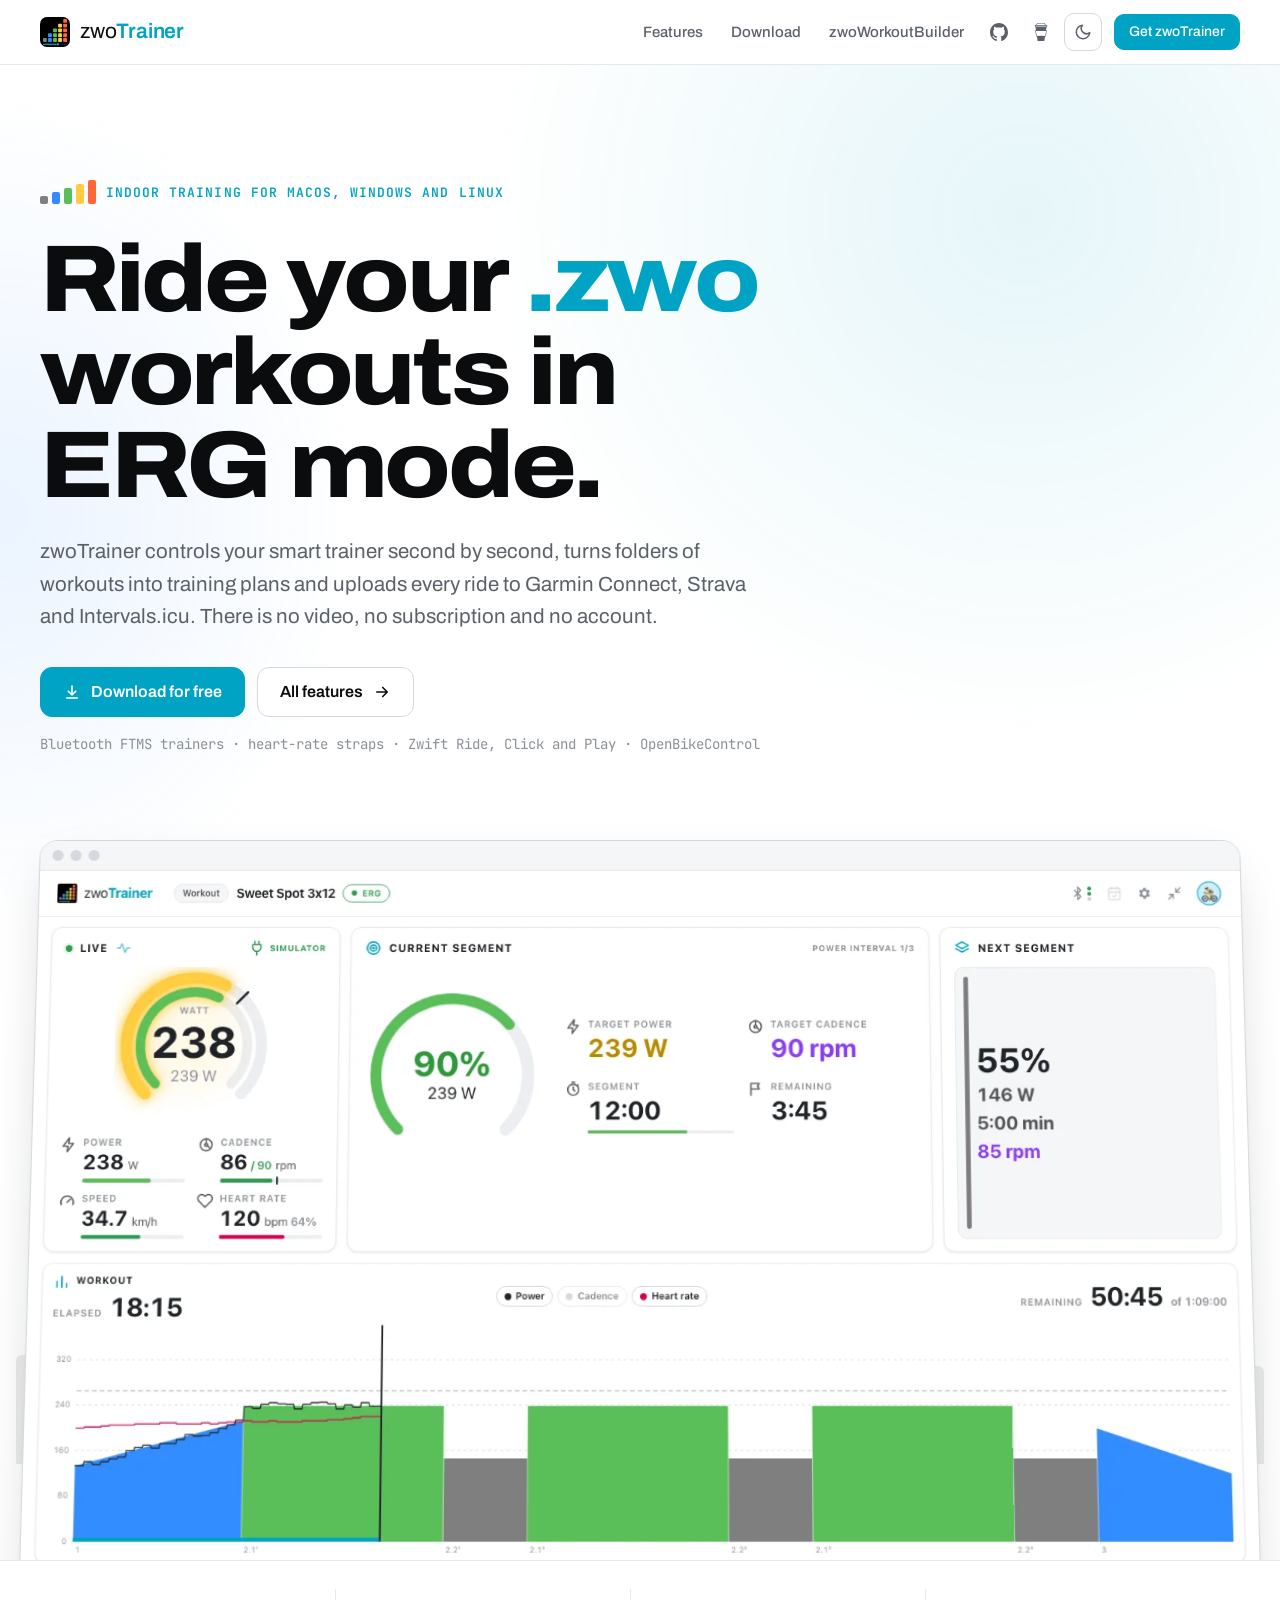
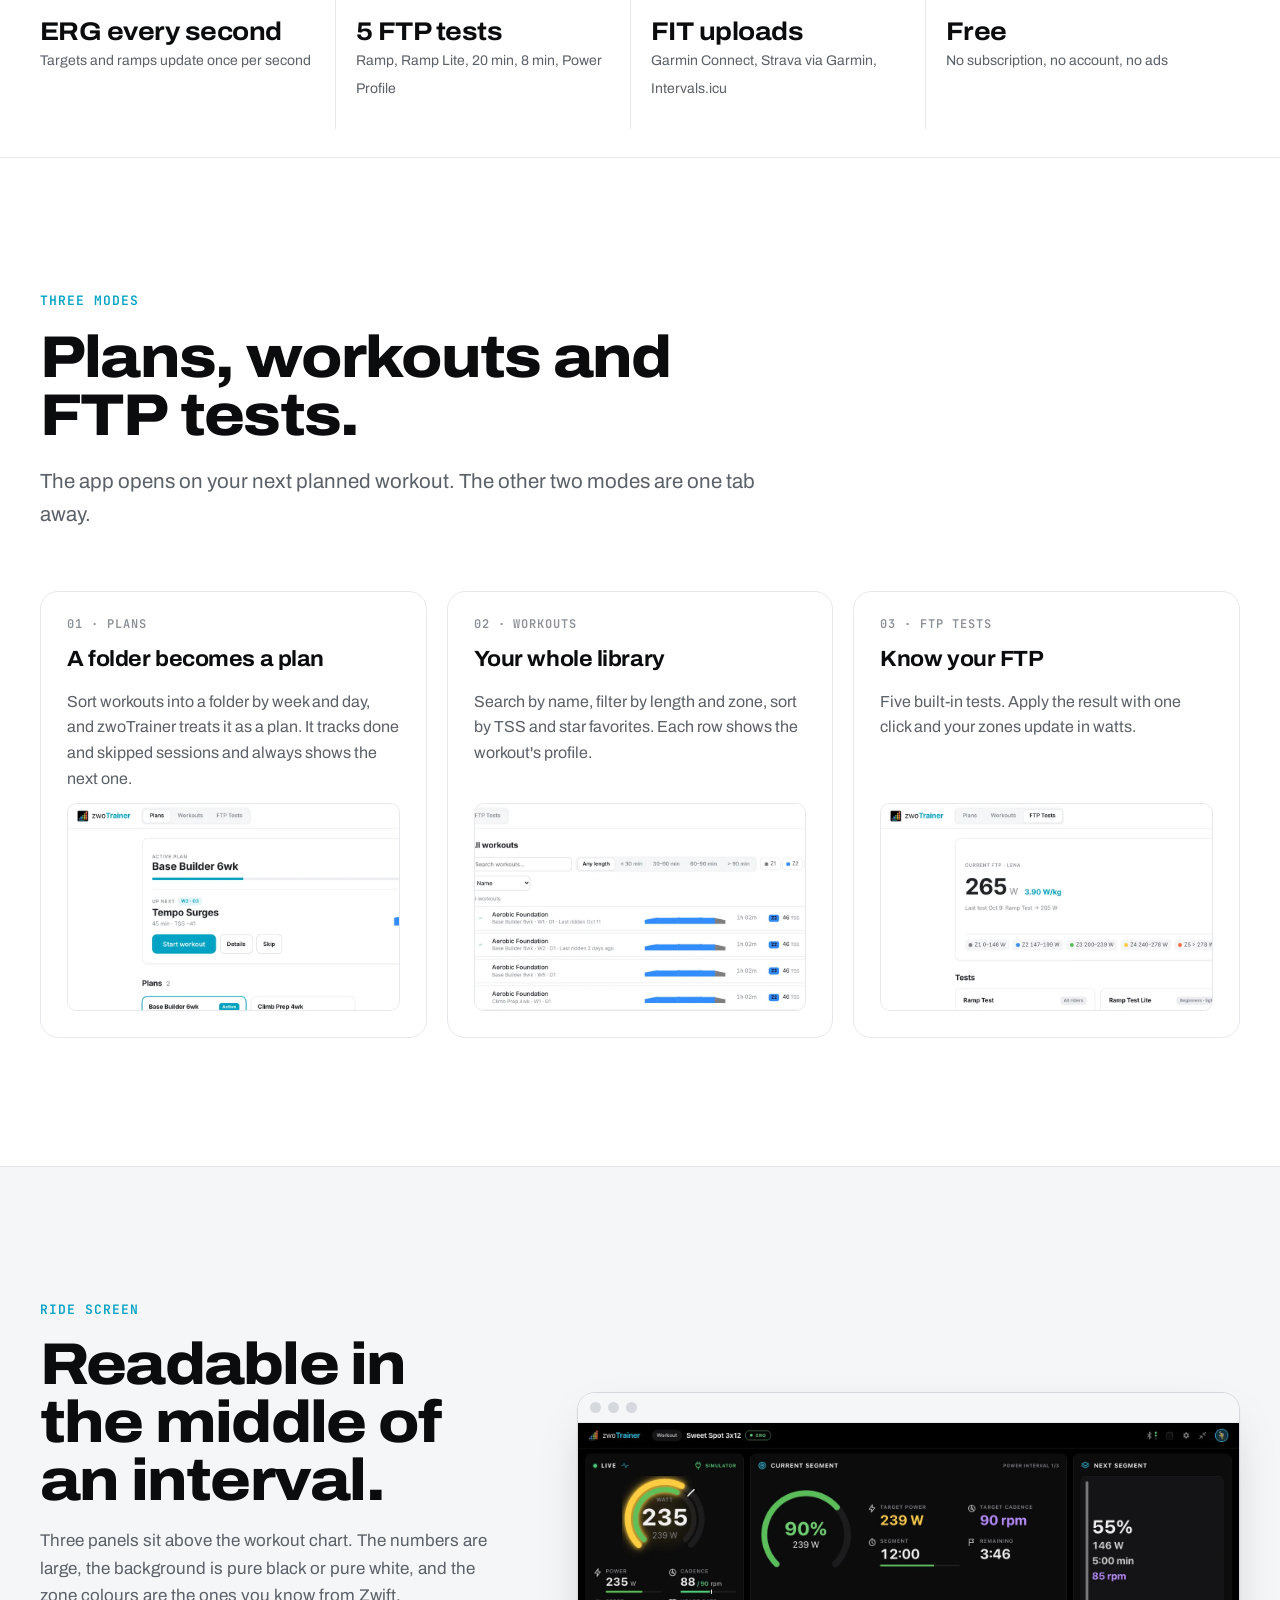
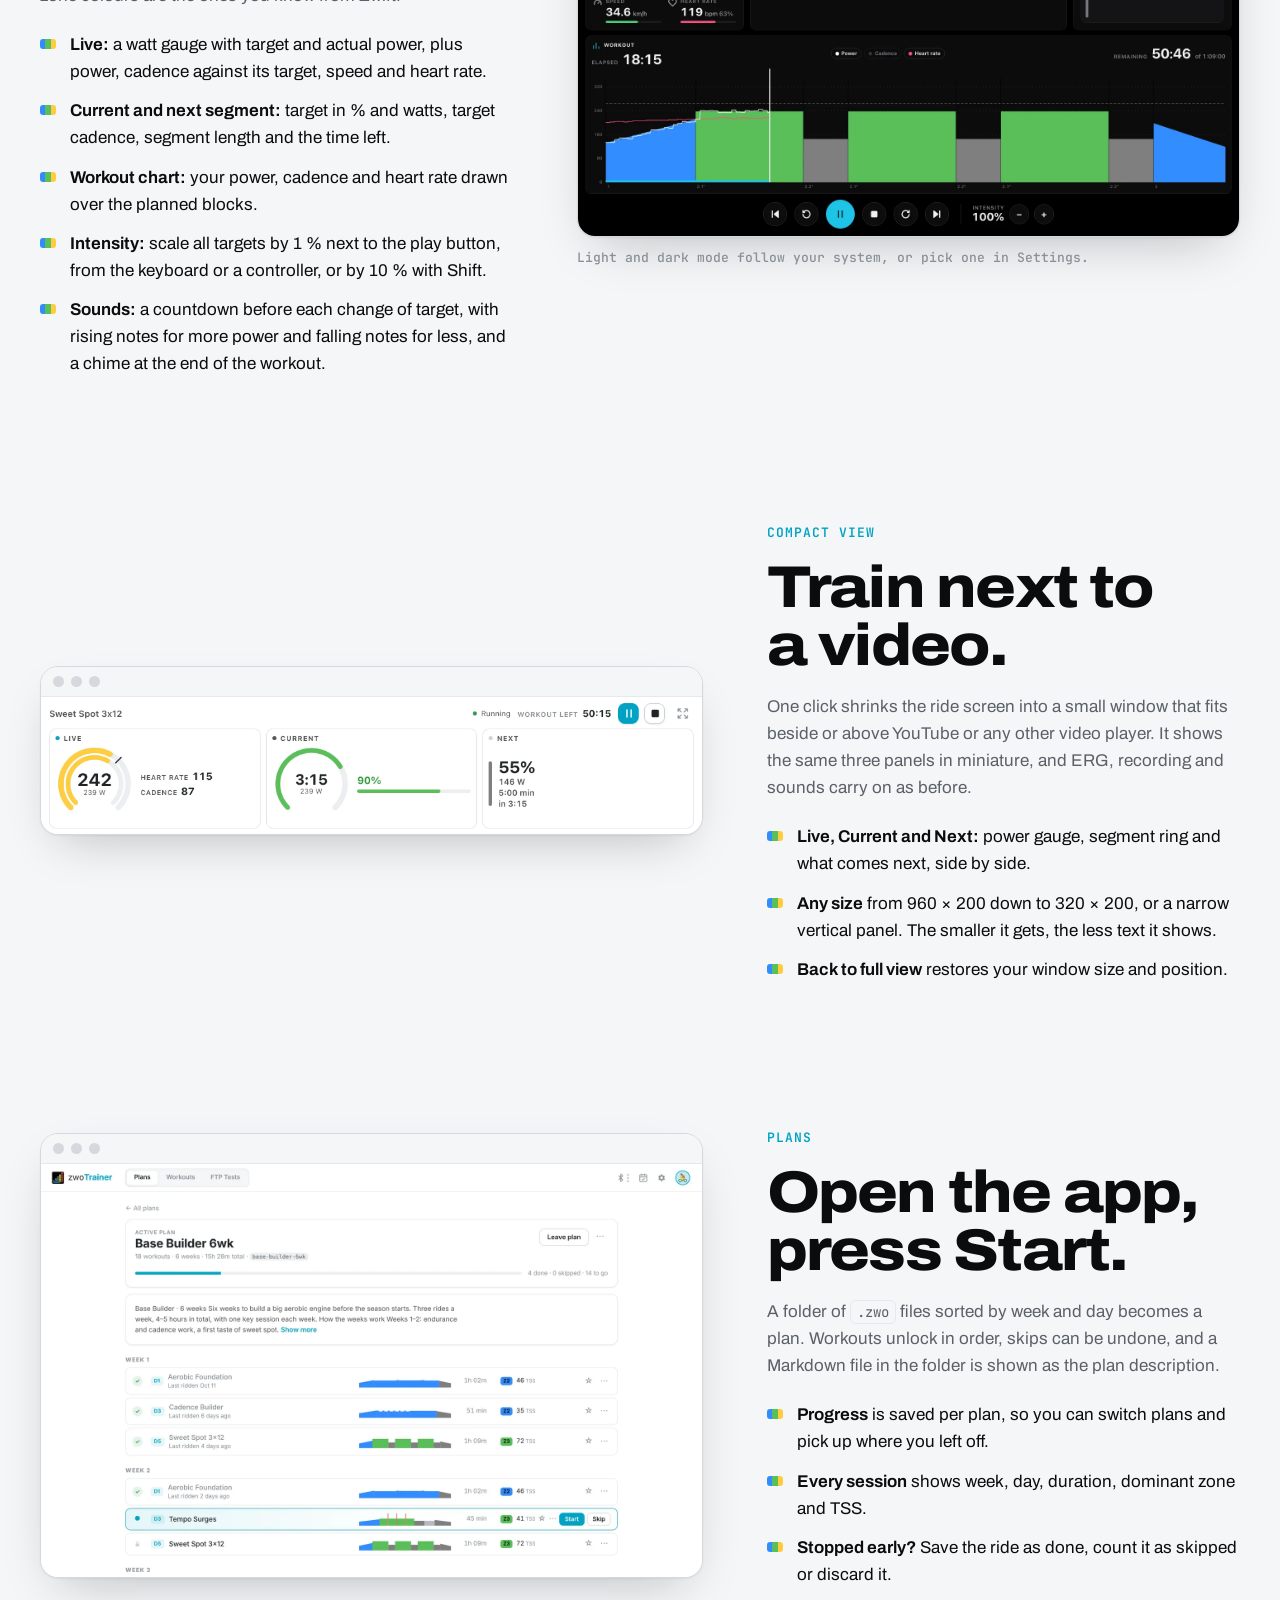
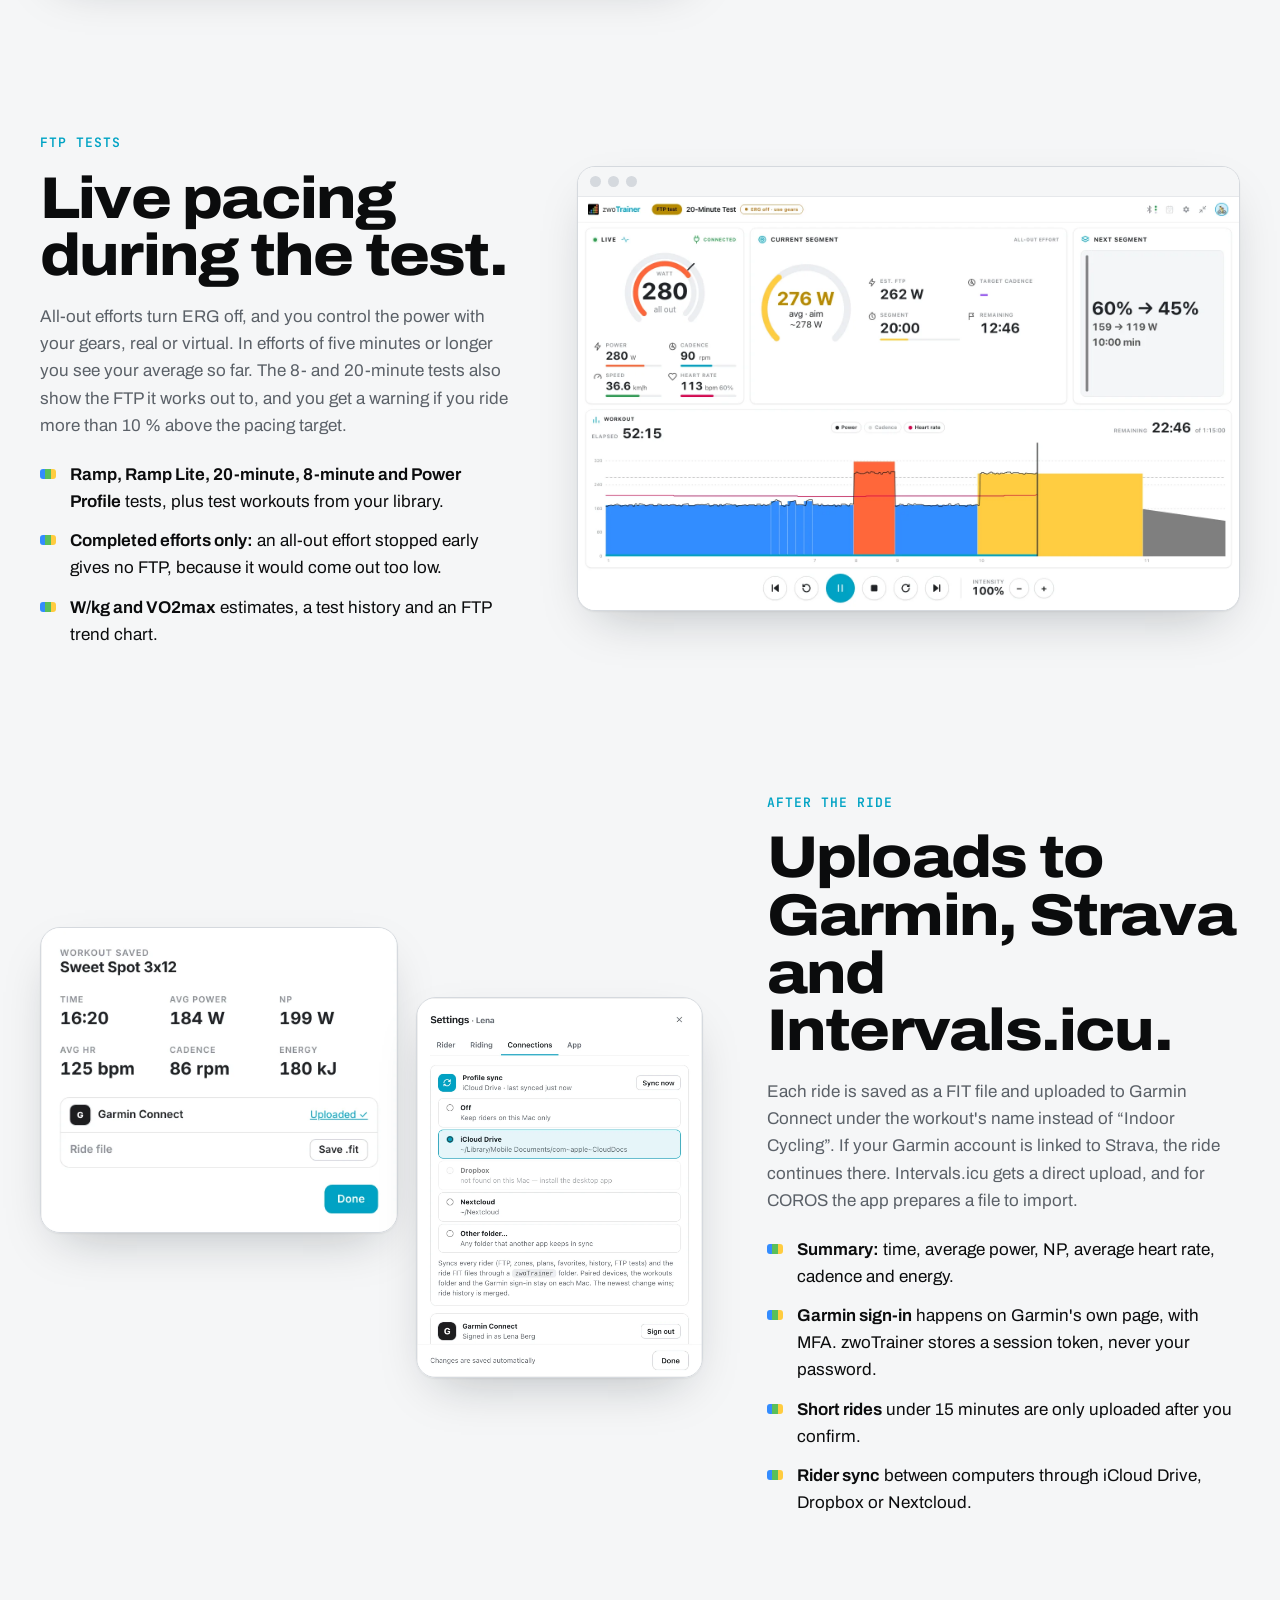
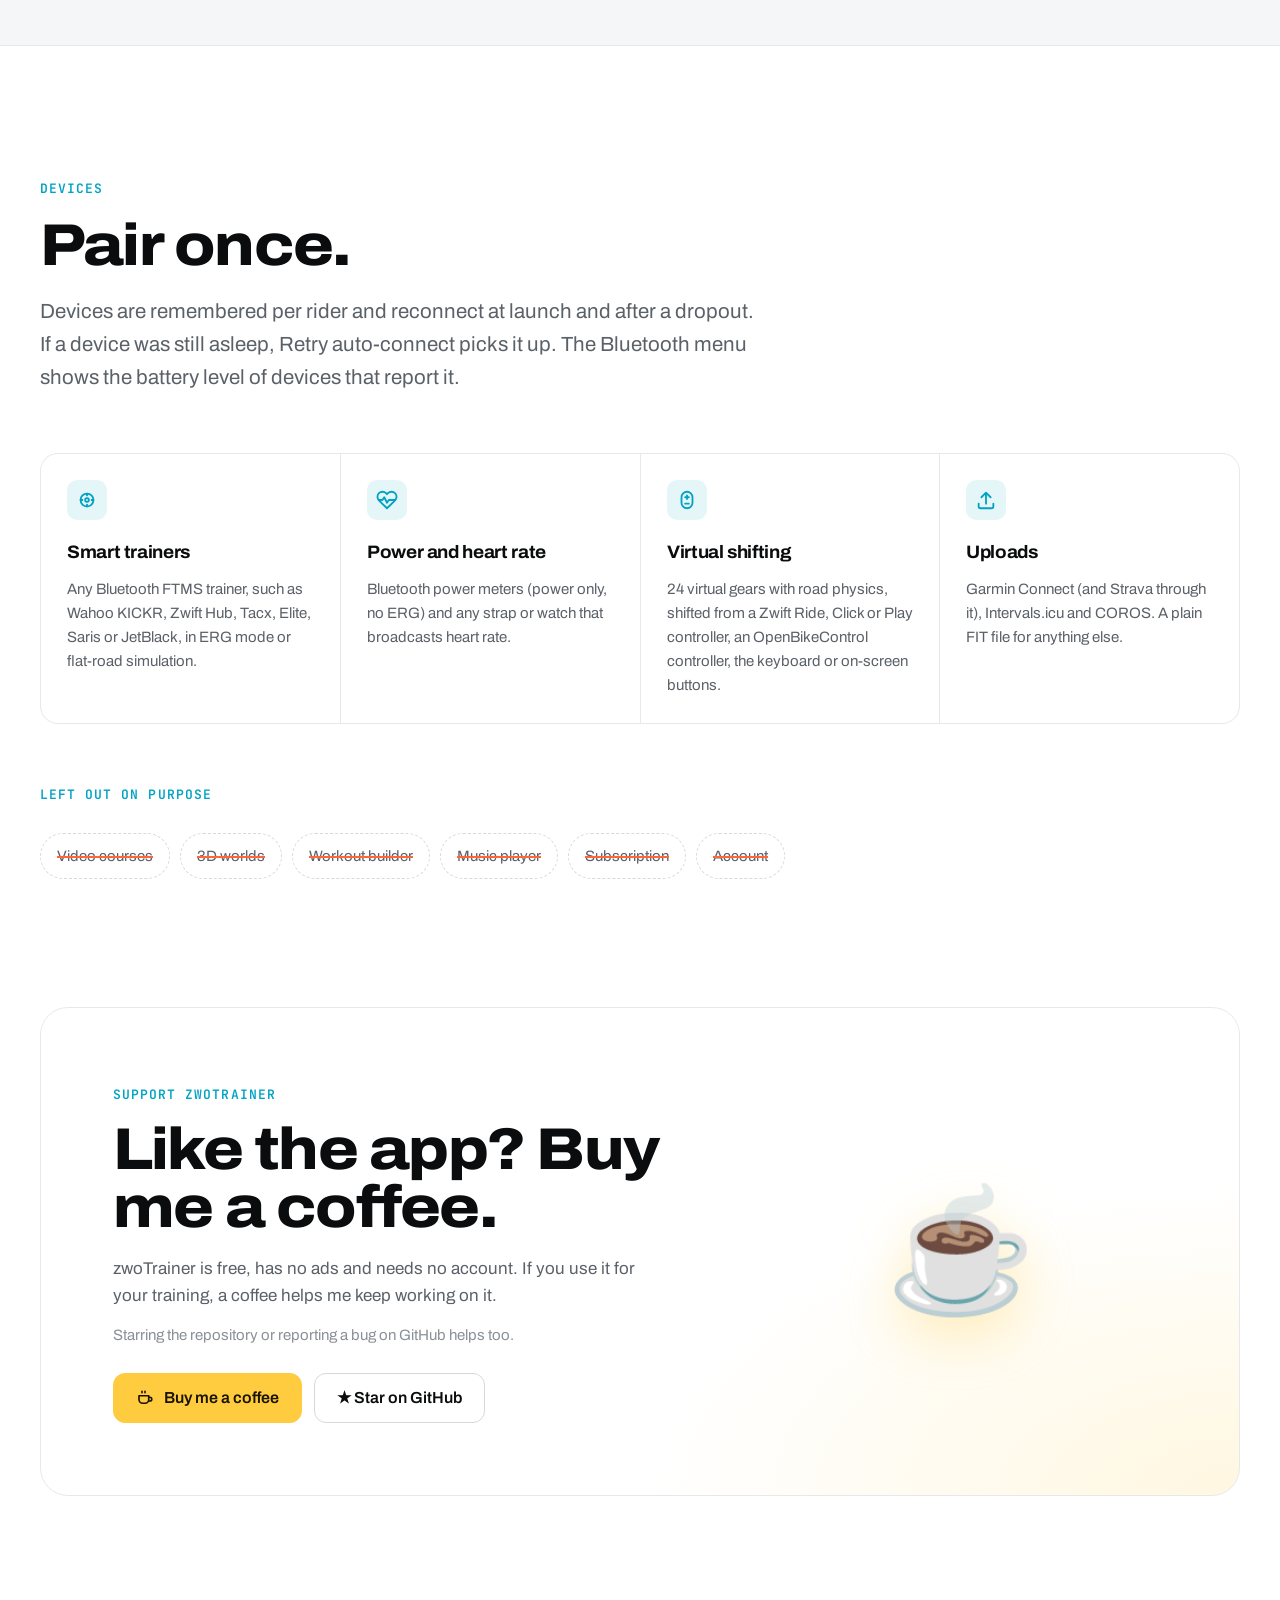
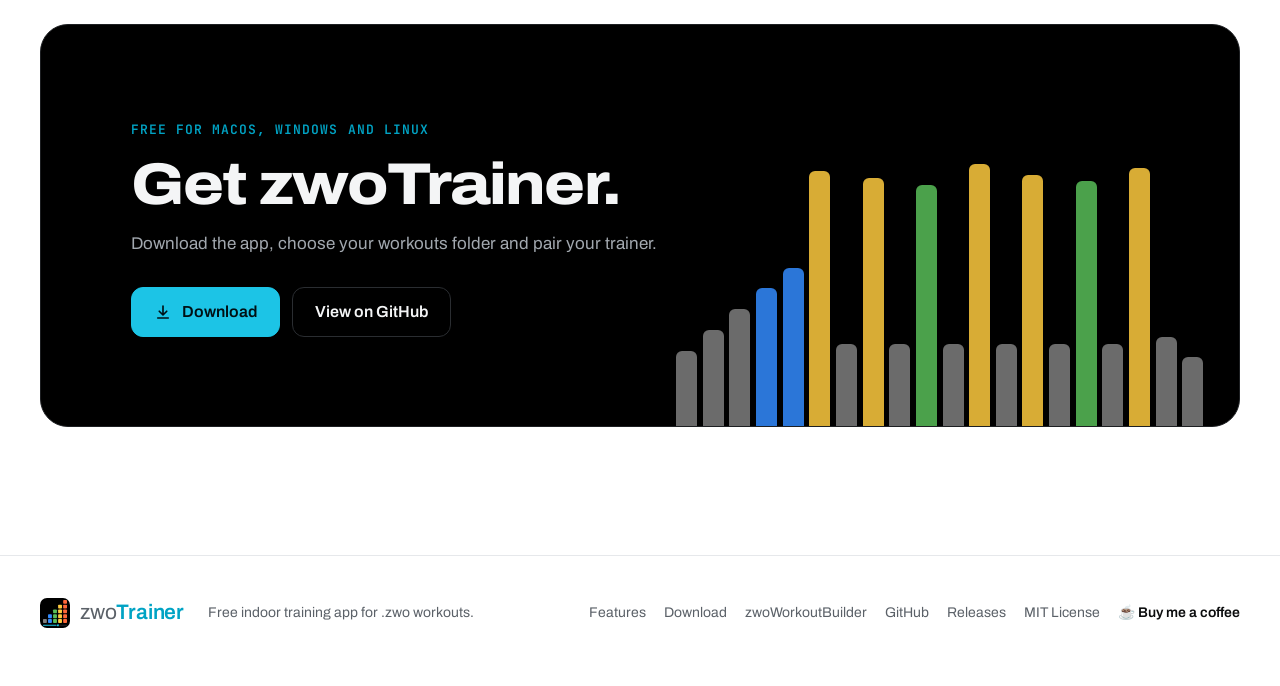
==== site/index.html @ 1d12ff1c "Align the website with 1.7: short-ride uploads, Retry auto-connect, keyboard shortcuts setting, Sett" ====
<!doctype html>
<html lang="en"><head><meta charset="utf-8"><meta name="viewport" content="width=device-width, initial-scale=1, viewport-fit=cover"><meta name="claude:viewport-fit-sides" content="cover"><title>zwoTrainer</title><meta name="description" content="zwoTrainer controls your smart trainer in ERG mode for Zwift .zwo workouts, turns workout folders into training plans and uploads rides to Garmin Connect, Strava and Intervals.icu."><link rel="icon" href="icon.svg" type="image/svg+xml"><link rel="preconnect" href="https://fonts.googleapis.com"><link rel="preconnect" href="https://fonts.gstatic.com" crossorigin><link href="https://fonts.googleapis.com/css2?family=Archivo:wdth,wght@62..125,300..900&family=JetBrains+Mono:wght@400;500;600&display=swap" rel="stylesheet"><link rel="stylesheet" href="site.css"><script src="site.js"></script></head>
<body>
<header class="nav"><div class="wrap">
  <a class="brand" href="./"><img src="icon.svg" alt=""><span>zwo<b>Trainer</b></span></a>
  <nav class="nav-links"><a href="features.html">Features</a><a href="download.html">Download</a><a class="sibling" href="https://steffenr.github.io/zwo-workout-builder/" target="_blank" rel="noopener noreferrer" title="zwoWorkoutBuilder – build Zwift plans and workouts in your browser" aria-label="zwoWorkoutBuilder (opens in a new tab)">zwoWorkoutBuilder</a>
    <a class="ico gh" href="https://github.com/steffenr/zwo-trainer" target="_blank" rel="noopener noreferrer" title="Source code on GitHub" aria-label="Source code on GitHub (opens in a new tab)"><svg viewBox="0 0 20 20" aria-hidden="true"><path fill="currentColor" fill-rule="evenodd" transform="translate(-84 -7399)" d="M94,7399 C99.523,7399 104,7403.59 104,7409.253 C104,7413.782 101.138,7417.624 97.167,7418.981 C96.66,7419.082 96.48,7418.762 96.48,7418.489 C96.48,7418.151 96.492,7417.047 96.492,7415.675 C96.492,7414.719 96.172,7414.095 95.813,7413.777 C98.04,7413.523 100.38,7412.656 100.38,7408.718 C100.38,7407.598 99.992,7406.684 99.35,7405.966 C99.454,7405.707 99.797,7404.664 99.252,7403.252 C99.252,7403.252 98.414,7402.977 96.505,7404.303 C95.706,7404.076 94.85,7403.962 94,7403.958 C93.15,7403.962 92.295,7404.076 91.497,7404.303 C89.586,7402.977 88.746,7403.252 88.746,7403.252 C88.203,7404.664 88.546,7405.707 88.649,7405.966 C88.01,7406.684 87.619,7407.598 87.619,7408.718 C87.619,7412.646 89.954,7413.526 92.175,7413.785 C91.889,7414.041 91.63,7414.493 91.54,7415.156 C90.97,7415.418 89.522,7415.871 88.63,7414.304 C88.63,7414.304 88.101,7413.319 87.097,7413.247 C87.097,7413.247 86.122,7413.234 87.029,7413.87 C87.029,7413.87 87.684,7414.185 88.139,7415.37 C88.139,7415.37 88.726,7417.2 91.508,7416.58 C91.513,7417.437 91.522,7418.245 91.522,7418.489 C91.522,7418.76 91.338,7419.077 90.839,7418.982 C86.865,7417.627 84,7413.783 84,7409.253 C84,7403.59 88.478,7399 94,7399"/></svg></a>
    <a class="ico" href="https://buymeacoffee.com/steffenr" target="_blank" rel="noopener noreferrer" title="Buy me a coffee" aria-label="Buy me a coffee (opens in a new tab)"><svg viewBox="0 0 32 32" aria-hidden="true"><path fill="currentColor" d="M9.197 0l-1.619 3.735h-2.407v3.359h0.921l0.943 5.975h-1.473l1.948 10.973 1.249-0.015 1.256 7.973h11.891l0.083-0.531 1.172-7.443 1.188 0.015 1.943-10.973h-1.407l0.937-5.975h1.011v-3.359h-2.557l-1.625-3.735zM9.901 1.073h12.057l1.025 2.375h-14.115zM6.235 4.803h19.525v1.228h-19.525zM6.839 14.136h18.183l-1.568 8.823-7.536-0.079-7.511 0.079z"/></svg></a>
    <button class="theme-btn" type="button" aria-label="Toggle theme"></button>
    <a class="btn primary sm" href="download.html">Get zwoTrainer</a></nav>
</div></header>
<main>
<section class="hero">
  <div class="wrap">
    <span class="eyebrow"><span class="zones" aria-hidden="true"><i></i><i></i><i></i><i></i><i></i></span> Indoor training for macOS, Windows and Linux</span>
    <h1 class="display">Ride your <span class="hl">.zwo</span> workouts in ERG&nbsp;mode.</h1>
    <p class="lead">zwoTrainer controls your smart trainer second by second, turns folders of workouts into training plans and uploads every ride to Garmin Connect, Strava and Intervals.icu. There is no video, no subscription and no account.</p>
    <div class="cta">
      <a class="btn primary" href="download.html"><svg viewBox="0 0 24 24" fill="none" stroke="currentColor" stroke-width="2.2" stroke-linecap="round" stroke-linejoin="round"><path d="M12 4v12M7 11l5 5 5-5M5 20h14"/></svg> Download for free</a>
      <a class="btn" href="features.html">All features <svg viewBox="0 0 24 24" fill="none" stroke="currentColor" stroke-width="2.2" stroke-linecap="round" stroke-linejoin="round"><path d="M5 12h14M13 6l6 6-6 6"/></svg></a>
    </div>
    <p class="note">Bluetooth FTMS trainers · heart-rate straps · Zwift Ride, Click and Play · OpenBikeControl</p>
    <div class="hero-shot">
      <div class="steps-bg" data-bars="20,24,28,32,36,40,44,48,52,56,68,68,68,68,30,30,68,68,68,68,30,30,68,68,68,68,30,26,22,18" aria-hidden="true"></div>
      <div class="frame"><div class="bar"><i></i><i></i><i></i></div><img class="sd" src="img/ride-dark.webp" alt="zwoTrainer ride screen during a sweet-spot interval: live power, cadence, speed and heart rate, current and next segment, and the workout chart" width="1600" height="1000"><img class="sl" src="img/ride-light.webp" alt="zwoTrainer ride screen during a sweet-spot interval: live power, cadence, speed and heart rate, current and next segment, and the workout chart" width="1600" height="1000"></div>
    </div>
  </div>
</section>

<section class="strip"><div class="wrap">
  <div><b>ERG every second</b><span>Targets and ramps update once per second</span></div>
  <div><b>5 FTP tests</b><span>Ramp, Ramp Lite, 20 min, 8 min, Power Profile</span></div>
  <div><b>FIT uploads</b><span>Garmin Connect, Strava via Garmin, Intervals.icu</span></div>
  <div><b>Free</b><span>No subscription, no account, no ads</span></div>
</div></section>

<section class="block">
  <div class="wrap">
    <div class="head rv">
      <span class="eyebrow">Three modes</span>
      <h2 class="display">Plans, workouts and FTP&nbsp;tests.</h2>
      <p class="lead">The app opens on your next planned workout. The other two modes are one tab away.</p>
    </div>
    <div class="trio">
      <a class="tile rv" href="features.html#plans"><span class="k">01 · Plans</span><h3>A folder becomes a plan</h3><p>Sort workouts into a folder by week and day, and zwoTrainer treats it as a plan. It tracks done and skipped sessions and always shows the next one.</p><div class="thumb"><img class="sd" src="img/home-dark.webp" alt="Home screen with the active plan and the next workout" width="1600" height="1000" loading="lazy"><img class="sl" src="img/home-light.webp" alt="Home screen with the active plan and the next workout" width="1600" height="1000" loading="lazy"></div></a>
      <a class="tile rv" href="features.html#library"><span class="k">02 · Workouts</span><h3>Your whole library</h3><p>Search by name, filter by length and zone, sort by TSS and star favorites. Each row shows the workout's profile.</p><div class="thumb mid"><img class="sd" src="img/workouts-dark.webp" alt="Workout library with filters by length and intensity zone" width="1600" height="1000" loading="lazy"><img class="sl" src="img/workouts-light.webp" alt="Workout library with filters by length and intensity zone" width="1600" height="1000" loading="lazy"></div></a>
      <a class="tile rv" href="features.html#ftp"><span class="k">03 · FTP tests</span><h3>Know your FTP</h3><p>Five built-in tests. Apply the result with one click and your zones update in watts.</p><div class="thumb"><img class="sd" src="img/tests-dark.webp" alt="FTP tests page with the FTP history and test cards" width="1600" height="1000" loading="lazy"><img class="sl" src="img/tests-light.webp" alt="FTP tests page with the FTP history and test cards" width="1600" height="1000" loading="lazy"></div></a>
    </div>
  </div>
</section>

<section class="block alt">
  <div class="wrap">
    <div class="feature">
      <div class="copy rv">
        <span class="eyebrow">Ride screen</span>
        <h2 class="display">Readable in the middle of an&nbsp;interval.</h2>
        <p>Three panels sit above the workout chart. The numbers are large, the background is pure black or pure white, and the zone colours are the ones you know from Zwift.</p>
        <ul class="ticks">
          <li><b>Live:</b> a watt gauge with target and actual power, plus power, cadence against its target, speed and heart rate.</li>
          <li><b>Current and next segment:</b> target in % and watts, target cadence, segment length and the time left.</li>
          <li><b>Workout chart:</b> your power, cadence and heart rate drawn over the planned blocks.</li>
          <li><b>Intensity:</b> scale all targets by 1 % next to the play button, from the keyboard or a controller, or by 10 % with Shift.</li>
          <li><b>Sounds:</b> a countdown before each change of target, with rising notes for more power and falling notes for less, and a chime at the end of the workout.</li>
        </ul>
      </div>
      <div class="rv inv"><div class="frame"><div class="bar"><i></i><i></i><i></i></div><img class="sd" src="img/ride-dark.webp" alt="Ride screen in the middle of an interval" width="1600" height="1000" loading="lazy"><img class="sl" src="img/ride-light.webp" alt="Ride screen in the middle of an interval" width="1600" height="1000" loading="lazy"></div><p class="caption">Light and dark mode follow your system, or pick one in Settings.</p></div>
    </div>

    <div class="feature flip">
      <div class="copy rv">
        <span class="eyebrow">Compact view</span>
        <h2 class="display">Train next to a&nbsp;video.</h2>
        <p>One click shrinks the ride screen into a small window that fits beside or above YouTube or any other video player. It shows the same three panels in miniature, and ERG, recording and sounds carry on as before.</p>
        <ul class="ticks">
          <li><b>Live, Current and Next:</b> power gauge, segment ring and what comes next, side by side.</li>
          <li><b>Any size</b> from 960 × 200 down to 320 × 200, or a narrow vertical panel. The smaller it gets, the less text it shows.</li>
          <li><b>Back to full view</b> restores your window size and position.</li>
        </ul>
      </div>
      <div class="rv"><div class="frame"><div class="bar"><i></i><i></i><i></i></div><img class="sd" src="img/compact-dark.webp" alt="Compact view with the Live gauge, the Current segment ring and the Next segment" width="1920" height="400" loading="lazy"><img class="sl" src="img/compact-light.webp" alt="Compact view with the Live gauge, the Current segment ring and the Next segment" width="1920" height="400" loading="lazy"></div></div>
    </div>

    <div class="feature flip">
      <div class="copy rv">
        <span class="eyebrow">Plans</span>
        <h2 class="display">Open the app, press&nbsp;Start.</h2>
        <p>A folder of <code>.zwo</code> files sorted by week and day becomes a plan. Workouts unlock in order, skips can be undone, and a Markdown file in the folder is shown as the plan description.</p>
        <ul class="ticks">
          <li><b>Progress</b> is saved per plan, so you can switch plans and pick up where you left off.</li>
          <li><b>Every session</b> shows week, day, duration, dominant zone and TSS.</li>
          <li><b>Stopped early?</b> Save the ride as done, count it as skipped or discard it.</li>
        </ul>
      </div>
      <div class="rv"><div class="frame"><div class="bar"><i></i><i></i><i></i></div><img class="sd" src="img/plan-dark.webp" alt="Plan page with week-by-week sessions, progress bar and the next workout highlighted" width="1600" height="1000" loading="lazy"><img class="sl" src="img/plan-light.webp" alt="Plan page with week-by-week sessions, progress bar and the next workout highlighted" width="1600" height="1000" loading="lazy"></div></div>
    </div>

    <div class="feature">
      <div class="copy rv">
        <span class="eyebrow">FTP tests</span>
        <h2 class="display">Live pacing during the&nbsp;test.</h2>
        <p>All-out efforts turn ERG off, and you control the power with your gears, real or virtual. In efforts of five minutes or longer you see your average so far. The 8- and 20-minute tests also show the FTP it works out to, and you get a warning if you ride more than 10 % above the pacing target.</p>
        <ul class="ticks">
          <li><b>Ramp, Ramp Lite, 20-minute, 8-minute and Power Profile</b> tests, plus test workouts from your library.</li>
          <li><b>Completed efforts only:</b> an all-out effort stopped early gives no FTP, because it would come out too low.</li>
          <li><b>W/kg and VO2max</b> estimates, a test history and an FTP trend chart.</li>
        </ul>
      </div>
      <div class="rv"><div class="frame"><div class="bar"><i></i><i></i><i></i></div><img class="sd" src="img/test-20min-dark.webp" alt="20-minute FTP test during the all-out effort with live estimated FTP and pacing" width="1600" height="1000" loading="lazy"><img class="sl" src="img/test-20min-light.webp" alt="20-minute FTP test during the all-out effort with live estimated FTP and pacing" width="1600" height="1000" loading="lazy"></div></div>
    </div>

    <div class="feature flip">
      <div class="copy rv">
        <span class="eyebrow">After the ride</span>
        <h2 class="display">Uploads to Garmin, Strava and Intervals.icu.</h2>
        <p>Each ride is saved as a FIT file and uploaded to Garmin Connect under the workout's name instead of “Indoor Cycling”. If your Garmin account is linked to Strava, the ride continues there. Intervals.icu gets a direct upload, and for COROS the app prepares a file to import.</p>
        <ul class="ticks">
          <li><b>Summary:</b> time, average power, NP, average heart rate, cadence and energy.</li>
          <li><b>Garmin sign-in</b> happens on Garmin's own page, with MFA. zwoTrainer stores a session token, never your password.</li>
          <li><b>Short rides</b> under 15 minutes are only uploaded after you confirm.</li>
          <li><b>Rider sync</b> between computers through iCloud Drive, Dropbox or Nextcloud.</li>
        </ul>
      </div>
      <div class="rv"><div class="duo"><div class="dialog-shot"><img class="sd" src="img/summary-card-dark.webp" alt="Workout summary with time, power, NP, heart rate, cadence and energy, uploaded to Garmin Connect" width="918" height="784" loading="lazy"><img class="sl" src="img/summary-card-light.webp" alt="Workout summary with time, power, NP, heart rate, cadence and energy, uploaded to Garmin Connect" width="918" height="784" loading="lazy"></div><div class="dialog-shot"><img class="sd" src="img/sync-card-dark.webp" alt="Connections settings with profile sync and Garmin Connect" width="1080" height="1440" loading="lazy"><img class="sl" src="img/sync-card-light.webp" alt="Connections settings with profile sync and Garmin Connect" width="1080" height="1440" loading="lazy"></div></div></div>
    </div>
  </div>
</section>

<section class="block">
  <div class="wrap">
    <div class="head rv">
      <span class="eyebrow">Devices</span>
      <h2 class="display">Pair once.</h2>
      <p class="lead">Devices are remembered per rider and reconnect at launch and after a dropout. If a device was still asleep, Retry auto-connect picks it up. The Bluetooth menu shows the battery level of devices that report it.</p>
    </div>
    <div class="compat rv">
      <div><div class="ic"><svg viewBox="0 0 24 24" fill="none" stroke="currentColor" stroke-width="2" stroke-linecap="round" stroke-linejoin="round"><circle cx="12" cy="12" r="7"/><circle cx="12" cy="12" r="2"/><path d="M12 5v2M12 17v2M5 12h2M17 12h2"/></svg></div><h3>Smart trainers</h3><p>Any Bluetooth FTMS trainer, such as Wahoo KICKR, Zwift Hub, Tacx, Elite, Saris or JetBlack, in ERG mode or flat-road simulation.</p></div>
      <div><div class="ic"><svg viewBox="0 0 24 24" fill="none" stroke="currentColor" stroke-width="2" stroke-linecap="round" stroke-linejoin="round"><path d="M20.8 4.6a5.5 5.5 0 0 0-7.8 0L12 5.7l-1-1.1a5.5 5.5 0 0 0-7.8 7.8l1 1L12 21l7.8-7.6 1-1a5.5 5.5 0 0 0 0-7.8z"/><path d="M3 12h4l2-3 3 6 2-3h7"/></svg></div><h3>Power and heart rate</h3><p>Bluetooth power meters (power only, no ERG) and any strap or watch that broadcasts heart rate.</p></div>
      <div><div class="ic"><svg viewBox="0 0 24 24" fill="none" stroke="currentColor" stroke-width="2" stroke-linecap="round" stroke-linejoin="round"><rect x="6" y="3" width="12" height="18" rx="6"/><path d="M12 7v4M10 9h4M10 16h4"/></svg></div><h3>Virtual shifting</h3><p>24 virtual gears with road physics, shifted from a Zwift Ride, Click or Play controller, an OpenBikeControl controller, the keyboard or on-screen buttons.</p></div>
      <div><div class="ic"><svg viewBox="0 0 24 24" fill="none" stroke="currentColor" stroke-width="2" stroke-linecap="round" stroke-linejoin="round"><path d="M12 16V4M7 9l5-5 5 5"/><path d="M4 16v3a2 2 0 0 0 2 2h12a2 2 0 0 0 2-2v-3"/></svg></div><h3>Uploads</h3><p>Garmin Connect (and Strava through it), Intervals.icu and COROS. A plain FIT file for anything else.</p></div>
    </div>
    <div class="rv" style="margin-top:56px">
      <span class="eyebrow">Left out on purpose</span>
      <div class="nots"><span>Video courses</span><span>3D worlds</span><span>Workout builder</span><span>Music player</span><span>Subscription</span><span>Account</span></div>
    </div>
  </div>
</section>

<section class="block" id="support" style="padding-top:0">
  <div class="wrap">
    <div class="support rv">
      <div class="support-copy">
        <span class="eyebrow">Support zwoTrainer</span>
        <h2 class="display">Like the app? Buy me a&nbsp;coffee.</h2>
        <p>zwoTrainer is free, has no ads and needs no account. If you use it for your training, a coffee helps me keep working on it.</p>
        <p class="small-note">Starring the repository or reporting a bug on GitHub helps too.</p>
        <div class="support-cta">
          <a class="btn bmc" href="https://buymeacoffee.com/steffenr"><svg viewBox="0 0 24 24" fill="none" stroke="currentColor" stroke-width="2.2" stroke-linecap="round" stroke-linejoin="round"><path d="M4 9h13v5a5 5 0 0 1-5 5H9a5 5 0 0 1-5-5z"/><path d="M17 11h1.5a2.5 2.5 0 0 1 0 5H17M8 3v2M12 3v2"/></svg> Buy me a coffee</a>
          <a class="btn" href="https://github.com/steffenr/zwo-trainer">★ Star on GitHub</a>
        </div>
      </div>
      <div class="support-art" aria-hidden="true"><div class="cup">☕</div></div>
    </div>
  </div>
</section>

<section class="block" style="padding-top:0">
  <div class="wrap">
    <div class="final rv">
      <div class="bars" data-bars="22,28,34,40,46,74,24,72,24,70,24,76,24,73,24,71,24,75,26,20" aria-hidden="true"></div>
      <div class="copy">
        <span class="eyebrow">Free for macOS, Windows and Linux</span>
        <h2 class="display">Get zwoTrainer.</h2>
        <p>Download the app, choose your workouts folder and pair your trainer.</p>
        <div style="display:flex;gap:12px;flex-wrap:wrap"><a class="btn primary" href="download.html"><svg viewBox="0 0 24 24" fill="none" stroke="currentColor" stroke-width="2.2" stroke-linecap="round" stroke-linejoin="round"><path d="M12 4v12M7 11l5 5 5-5M5 20h14"/></svg> Download</a><a class="btn" href="https://github.com/steffenr/zwo-trainer">View on GitHub</a></div>
      </div>
    </div>
  </div>
</section>
</main>
<footer><div class="wrap">
  <a class="brand" href="./"><img src="icon.svg" alt=""><span>zwo<b>Trainer</b></span></a>
  <span>Free indoor training app for .zwo workouts.</span>
  <nav><a href="features.html">Features</a><a href="download.html">Download</a><a href="https://steffenr.github.io/zwo-workout-builder/">zwoWorkoutBuilder</a><a href="https://github.com/steffenr/zwo-trainer">GitHub</a><a href="https://github.com/steffenr/zwo-trainer/releases">Releases</a><a href="https://github.com/steffenr/zwo-trainer/blob/develop/LICENSE">MIT License</a><a href="https://buymeacoffee.com/steffenr" class="bmc-link">☕ Buy me a coffee</a></nav>
</div></footer>
</body></html>
---- site/site.css ----
/* zwoTrainer site — shares the app's tokens: pure black / pure white, cyan accent, Zwift zone colours */
:root {
  --bg: #ffffff;
  --bg-2: #f5f6f7;
  --card: #ffffff;
  --line: #e6e8eb;
  --line-2: #d5d9de;
  --text: #0b0c0d;
  --muted: #5b6168;
  --faint: #8a9097;
  --accent: #00a3c4;
  --accent-ink: #ffffff;
  --accent-soft: rgba(0, 163, 196, .10);
  --z1: #7f7f7f; --z2: #338cff; --z3: #59bf59; --z4: #ffcc3f; --z5: #ff6639;
  --shadow: 0 1px 2px rgba(0,0,0,.05), 0 20px 50px -20px rgba(10, 20, 30, .28);
  --radius: 18px;
  --display: "Archivo", "Helvetica Neue", Arial, sans-serif;
  --mono: "JetBrains Mono", ui-monospace, "SF Mono", Menlo, monospace;
  --w: 1200px;
  color-scheme: light;
}
@media (prefers-color-scheme: dark) {
  :root:not([data-theme="light"]) {
    --bg: #000000; --bg-2: #0b0c0d; --card: #0e0f10; --line: #1d1f22; --line-2: #2a2d31;
    --text: #f4f5f6; --muted: #a2a8af; --faint: #6d737a;
    --accent: #1cc4e6; --accent-ink: #001014; --accent-soft: rgba(28, 196, 230, .12);
    --shadow: 0 0 0 1px rgba(255,255,255,.06), 0 30px 80px -30px rgba(28, 196, 230, .25);
    color-scheme: dark;
  }
}
:root[data-theme="dark"] {
  --bg: #000000; --bg-2: #0b0c0d; --card: #0e0f10; --line: #1d1f22; --line-2: #2a2d31;
  --text: #f4f5f6; --muted: #a2a8af; --faint: #6d737a;
  --accent: #1cc4e6; --accent-ink: #001014; --accent-soft: rgba(28, 196, 230, .12);
  --shadow: 0 0 0 1px rgba(255,255,255,.06), 0 30px 80px -30px rgba(28, 196, 230, .25);
  color-scheme: dark;
}

* { box-sizing: border-box; }
html { -webkit-text-size-adjust: 100%; scroll-behavior: smooth; }
body {
  margin: 0; background: var(--bg); color: var(--text);
  font: 400 17px/1.6 var(--display); font-stretch: 100%;
  -webkit-font-smoothing: antialiased; overflow-x: hidden;
}
img { max-width: 100%; height: auto; display: block; }
a { color: inherit; }
.wrap { width: min(var(--w), 100% - 32px); margin-inline: auto; }
.mono { font-family: var(--mono); }
.muted { color: var(--muted); }

/* screenshots follow the site theme */
.sl { display: none; }
@media (prefers-color-scheme: light) { :root:not([data-theme="dark"]) .sd { display: none; } :root:not([data-theme="dark"]) .sl { display: block; } }
:root[data-theme="light"] .sd { display: none; }
:root[data-theme="light"] .sl { display: block; }

/* inverse shots: show the other theme on purpose */
.inv .sd { display: none; } .inv .sl { display: block; }
@media (prefers-color-scheme: light) { :root:not([data-theme="dark"]) .inv .sd { display: block; } :root:not([data-theme="dark"]) .inv .sl { display: none; } }
:root[data-theme="light"] .inv .sd { display: block; }
:root[data-theme="light"] .inv .sl { display: none; }
.caption { margin-top: 12px; font: 500 13px/1.4 var(--mono); color: var(--faint); }

/* ---------- nav ---------- */
.nav { position: sticky; top: 0; z-index: 20; background: color-mix(in srgb, var(--bg) 82%, transparent); backdrop-filter: saturate(1.6) blur(14px); -webkit-backdrop-filter: saturate(1.6) blur(14px); border-bottom: 1px solid var(--line); }
.nav .wrap { display: flex; align-items: center; gap: 28px; height: 64px; }
.brand { display: flex; align-items: center; gap: 10px; text-decoration: none; font-size: 21px; letter-spacing: -.01em; }
.brand img { width: 30px; height: 30px; border-radius: 7px; }
.brand b { color: var(--accent); font-weight: 600; }
.nav-links { display: flex; gap: 4px; margin-left: auto; align-items: center; }
.nav-links a { display: inline-flex; align-items: center; text-decoration: none; color: var(--muted); font-weight: 500; font-size: 15px; padding: 8px 12px; border-radius: 10px; }
.nav-links a:hover, .nav-links a[aria-current="page"] { color: var(--text); background: var(--bg-2); }
.nav-links .btn { margin-left: 8px; }
.nav-links a.ico { width: 38px; height: 38px; padding: 0; justify-content: center; }
.nav-links a.ico svg { width: 18px; height: 18px; flex: none; }
.theme-btn { background: none; border: 1px solid var(--line-2); color: var(--muted); width: 38px; height: 38px; border-radius: 10px; cursor: pointer; display: grid; place-items: center; }
.theme-btn:hover { color: var(--text); }
.theme-btn svg { width: 18px; height: 18px; }
/* the sister-app link needs room: text link from 900 px, then only in the footer */
@media (max-width: 900px) { .nav-links .sibling { display: none; } }
@media (max-width: 720px) {
  .nav .wrap { gap: 10px; }
  .nav-links { gap: 0; }
  .nav-links a:not(.btn) { padding: 8px 6px; font-size: 14px; }
  .nav-links a.ico { width: 32px; height: 32px; padding: 0; }
  .theme-btn { width: 34px; height: 34px; margin-left: 2px; }
  .nav-links .btn { display: none; }
}
@media (max-width: 400px) {
  .nav .wrap { gap: 6px; }
  .brand { font-size: 18px; gap: 8px; }
  .brand img { width: 26px; height: 26px; }
  .nav-links a:not(.btn) { padding: 8px 5px; }
  .nav-links a.ico { width: 30px; }
}
/* smallest phones: GitHub stays in the footer */
@media (max-width: 350px) { .nav-links .gh { display: none; } }

/* ---------- buttons ---------- */
.btn { display: inline-flex; align-items: center; gap: 10px; text-decoration: none; font: 600 16px/1 var(--display); padding: 15px 22px; border-radius: 12px; border: 1px solid var(--line-2); color: var(--text); background: var(--card); white-space: nowrap; }
.btn:hover { transform: translateY(-1px); }
.btn.primary { background: var(--accent); border-color: var(--accent); color: var(--accent-ink); }
.btn.primary:hover { background: color-mix(in srgb, var(--accent) 88%, var(--text)); }
.btn.sm { padding: 10px 14px; font-size: 14px; border-radius: 10px; }
.btn svg { width: 18px; height: 18px; }

/* ---------- type ---------- */
.eyebrow { font: 600 13px/1 var(--mono); letter-spacing: .08em; text-transform: uppercase; color: var(--accent); display: inline-flex; align-items: center; gap: 10px; }
h1, h2, h3 { font-family: var(--display); margin: 0; letter-spacing: -.02em; }
.display { font-stretch: 112%; font-weight: 800; line-height: .98; }
h1.display { font-size: clamp(44px, 7.4vw, 96px); letter-spacing: -.035em; }
h2.display { font-size: clamp(34px, 4.6vw, 60px); letter-spacing: -.03em; }
h3 { font-size: 22px; font-weight: 700; font-stretch: 105%; }
.lead { font-size: clamp(18px, 1.6vw, 21px); color: var(--muted); max-width: 60ch; }
.hl { color: var(--accent); }

/* zone ribbon — the logo's stepped blocks */
.zones { display: inline-flex; gap: 4px; align-items: flex-end; }
.zones i { width: 8px; border-radius: 2px; display: block; }
.zones i:nth-child(1) { height: 8px; background: var(--z1); }
.zones i:nth-child(2) { height: 12px; background: var(--z2); }
.zones i:nth-child(3) { height: 16px; background: var(--z3); }
.zones i:nth-child(4) { height: 20px; background: var(--z4); }
.zones i:nth-child(5) { height: 24px; background: var(--z5); }

/* ---------- hero ---------- */
.hero { position: relative; padding: clamp(56px, 9vw, 120px) 0 0; overflow: hidden; }
.hero::before { content: ""; position: absolute; inset: 0; background:
  radial-gradient(60% 50% at 80% 10%, var(--accent-soft), transparent 70%),
  radial-gradient(40% 40% at 0% 30%, color-mix(in srgb, var(--z2) 10%, transparent), transparent 70%); pointer-events: none; }
.hero .wrap { position: relative; }
.hero h1 { margin: 22px 0 22px; max-width: 13ch; }
.hero .cta { display: flex; gap: 12px; flex-wrap: wrap; margin-top: 34px; }
.hero .note { margin-top: 16px; font-size: 14px; color: var(--faint); font-family: var(--mono); }
.hero-shot { position: relative; margin-top: clamp(48px, 7vw, 84px); }
.frame { border-radius: var(--radius); overflow: hidden; border: 1px solid var(--line-2); box-shadow: var(--shadow); background: var(--card); }
.frame .bar { height: 30px; display: flex; gap: 7px; align-items: center; padding: 0 12px; border-bottom: 1px solid var(--line); background: var(--bg-2); }
.frame .bar i { width: 11px; height: 11px; border-radius: 50%; background: var(--line-2); }
.hero-shot .frame { transform: perspective(2200px) rotateX(6deg); transform-origin: 50% 0; margin-bottom: -60px; }
.steps-bg { position: absolute; left: -2%; right: -2%; bottom: 20%; height: 70%; display: flex; align-items: flex-end; gap: 1.2%; opacity: .16; filter: blur(.3px); z-index: -1; }
.steps-bg i { flex: 1; border-radius: 6px 6px 0 0; }

/* ---------- stat strip ---------- */
.strip { border-top: 1px solid var(--line); border-bottom: 1px solid var(--line); background: var(--bg); position: relative; z-index: 2; }
.strip .wrap { display: grid; grid-template-columns: repeat(4, 1fr); }
.strip div { padding: 28px 20px; border-left: 1px solid var(--line); }
.strip div:first-child { border-left: 0; padding-left: 0; }
.strip b { display: block; font: 700 clamp(20px, 2vw, 26px)/1.15 var(--display); font-stretch: 110%; letter-spacing: -.02em; }
.strip span { color: var(--muted); font-size: 14px; }
@media (max-width: 820px) { .strip .wrap { grid-template-columns: 1fr 1fr; } .strip div:nth-child(3) { border-left: 0; padding-left: 0; } .strip div:nth-child(n+3) { border-top: 1px solid var(--line); } }

/* ---------- sections ---------- */
section.block { padding: clamp(72px, 10vw, 130px) 0; }
section.block.alt { background: var(--bg-2); border-block: 1px solid var(--line); }
.head { max-width: 760px; margin-bottom: clamp(36px, 5vw, 60px); }
.head h2 { margin: 16px 0 16px; }

.trio { display: grid; grid-template-columns: repeat(3, 1fr); gap: 20px; }
.tile { background: var(--card); border: 1px solid var(--line); border-radius: var(--radius); padding: 26px; display: flex; flex-direction: column; gap: 12px; text-decoration: none; transition: border-color .2s, transform .2s; }
.tile:hover { border-color: var(--line-2); transform: translateY(-2px); }
.tile .k { font: 600 12px/1 var(--mono); letter-spacing: .08em; text-transform: uppercase; color: var(--faint); }
.tile p { margin: 0; color: var(--muted); font-size: 16px; }
.tile .thumb { margin-top: auto; border-radius: 10px; overflow: hidden; border: 1px solid var(--line); aspect-ratio: 16 / 10; }
.tile .thumb img { width: 175%; max-width: none; }
.tile .thumb.c img { margin-left: -38%; }
@media (max-width: 900px) { .trio { grid-template-columns: 1fr; } }

/* feature rows */
.feature { display: grid; grid-template-columns: 5fr 7fr; gap: clamp(28px, 5vw, 72px); align-items: center; }
.feature + .feature { margin-top: clamp(80px, 11vw, 140px); }
.feature.flip { grid-template-columns: 7fr 5fr; }
.feature.flip .copy { order: 2; }
.feature h2 { margin: 14px 0 18px; }
.feature .copy > p { color: var(--muted); margin: 0 0 22px; }
.ticks { list-style: none; padding: 0; margin: 0; display: grid; gap: 12px; }
.ticks li { position: relative; padding-left: 30px; }
.ticks li::before { content: ""; position: absolute; left: 0; top: .45em; width: 16px; height: 10px; border-radius: 3px; background: linear-gradient(90deg, var(--z2) 0 33%, var(--z3) 33% 66%, var(--z4) 66%); }
.ticks li b { font-weight: 650; }
.shot-stack { position: relative; }
.shot-stack .over { position: absolute; width: 58%; right: -4%; bottom: -14%; }
@media (max-width: 900px) {
  .feature, .feature.flip { grid-template-columns: 1fr; }
  .feature.flip .copy { order: 0; }
  .shot-stack .over { position: relative; width: 80%; right: auto; bottom: auto; margin: -18% 0 0 auto; }
}

/* zone legend */
.legend { display: flex; flex-wrap: wrap; gap: 8px; margin-top: 22px; }
.legend span { display: inline-flex; align-items: center; gap: 8px; padding: 7px 12px; border-radius: 999px; border: 1px solid var(--line); font: 500 13px/1 var(--mono); color: var(--muted); }
.legend span::before { content: ""; width: 10px; height: 10px; border-radius: 3px; background: var(--c); }

/* dialogs cropped from the app */
.dialog-shot { border-radius: 20px; overflow: hidden; box-shadow: var(--shadow); border: 1px solid var(--line-2); }
.duo { display: grid; grid-template-columns: 1fr .8fr; gap: 18px; align-items: start; }
.duo > :last-child { margin-top: 70px; }
@media (max-width: 560px) { .duo { grid-template-columns: 1fr; } .duo > :last-child { margin-top: 0; width: 80%; margin-left: auto; } }

/* download: devices menu next to the home screen */
.gs-shots { display: grid; grid-template-columns: 1fr 2.6fr; gap: 18px; align-items: start; margin-top: 56px; }
@media (max-width: 760px) { .gs-shots { grid-template-columns: 1fr; } .gs-shots .dialog-shot { max-width: 340px; } }
.tile .thumb.mid img { margin-left: -45%; }

/* compatibility grid */
.compat { display: grid; grid-template-columns: repeat(4, 1fr); gap: 1px; background: var(--line); border: 1px solid var(--line); border-radius: var(--radius); overflow: hidden; }
.compat > div { background: var(--card); padding: 26px; }
.compat h3 { font-size: 18px; margin-bottom: 10px; }
.compat p { margin: 0; color: var(--muted); font-size: 15px; }
.compat .ic { width: 40px; height: 40px; border-radius: 10px; display: grid; place-items: center; background: var(--accent-soft); color: var(--accent); margin-bottom: 18px; }
.compat .ic svg { width: 22px; height: 22px; }
@media (max-width: 900px) { .compat { grid-template-columns: 1fr 1fr; } }
@media (max-width: 560px) { .compat { grid-template-columns: 1fr; } }

/* honesty block */
.nots { display: flex; flex-wrap: wrap; gap: 10px; margin-top: 26px; }
.nots span { padding: 10px 16px; border-radius: 999px; border: 1px dashed var(--line-2); color: var(--muted); font-size: 15px; text-decoration: line-through; text-decoration-color: var(--z5); text-decoration-thickness: 2px; }

/* big CTA */
.final { position: relative; overflow: hidden; border-radius: 28px; padding: clamp(40px, 7vw, 90px); background: #000; color: #f4f5f6; border: 1px solid #1d1f22; }
.final .bars { position: absolute; right: 3%; bottom: 0; width: 44%; height: 86%; display: flex; align-items: flex-end; gap: 6px; opacity: .85; }
.final .bars i { flex: 1; border-radius: 6px 6px 0 0; }
.final .copy { position: relative; max-width: 560px; }
.final h2 { margin: 14px 0 16px; }
.final p { color: #a2a8af; margin: 0 0 30px; }
.final .btn.primary { background: #1cc4e6; border-color: #1cc4e6; color: #001014; }
.final .btn:not(.primary) { background: transparent; color: #f4f5f6; border-color: #2a2d31; }
@media (max-width: 980px) { .final .bars { width: 94%; opacity: .2; } }

/* footer */
footer { border-top: 1px solid var(--line); padding: 40px 0 56px; color: var(--muted); font-size: 14px; }
footer .wrap { display: flex; gap: 24px; align-items: center; flex-wrap: wrap; }
footer nav { display: flex; gap: 18px; margin-left: auto; flex-wrap: wrap; }
footer a { text-decoration: none; }
footer a:hover { color: var(--text); }

/* ---------- inner pages ---------- */
.page-hero { padding: clamp(56px, 8vw, 100px) 0 clamp(36px, 5vw, 56px); border-bottom: 1px solid var(--line); position: relative; overflow: hidden; }
.page-hero::before { content: ""; position: absolute; inset: 0; background: radial-gradient(50% 70% at 90% 0%, var(--accent-soft), transparent 70%); }
.page-hero .wrap { position: relative; }
.page-hero h1 { font-size: clamp(40px, 6vw, 76px); margin: 18px 0 18px; max-width: 16ch; }
.toc { display: flex; flex-wrap: wrap; gap: 8px; margin-top: 30px; }
.toc a { text-decoration: none; font-size: 14px; font-weight: 500; padding: 8px 14px; border: 1px solid var(--line-2); border-radius: 999px; color: var(--muted); }
.toc a:hover { color: var(--text); border-color: var(--text); }

.deep { padding: clamp(64px, 8vw, 110px) 0; border-bottom: 1px solid var(--line); scroll-margin-top: 64px; }
.deep .grid { display: grid; grid-template-columns: 4fr 8fr; gap: clamp(28px, 5vw, 64px); }
.deep .side h2 { font-size: clamp(30px, 3.4vw, 44px); margin: 14px 0 14px; }
.deep .side p { color: var(--muted); margin: 0; }
.cards { display: grid; grid-template-columns: 1fr 1fr; gap: 14px; margin-top: 28px; }
.card { border: 1px solid var(--line); border-radius: 14px; padding: 20px; background: var(--card); }
.card h4 { margin: 0 0 6px; font-size: 16px; font-weight: 650; }
.card p { margin: 0; color: var(--muted); font-size: 15px; }
@media (max-width: 900px) { .deep .grid { grid-template-columns: 1fr; } }
@media (max-width: 600px) { .cards { grid-template-columns: 1fr; } }

table.keys { width: 100%; border-collapse: collapse; margin-top: 24px; font-size: 15px; }
table.keys td { padding: 11px 0; border-bottom: 1px solid var(--line); vertical-align: top; }
table.keys td:first-child { width: 42%; padding-right: 16px; }
kbd { font: 500 13px/1 var(--mono); padding: 5px 8px; border-radius: 6px; border: 1px solid var(--line-2); border-bottom-width: 2px; background: var(--bg-2); white-space: nowrap; }

/* download */
.platforms { display: grid; grid-template-columns: repeat(3, 1fr); gap: 18px; }
.plat { border: 1px solid var(--line); border-radius: var(--radius); padding: 28px; background: var(--card); display: flex; flex-direction: column; gap: 14px; }
.plat.featured { border-color: var(--accent); box-shadow: 0 0 0 1px var(--accent) inset; }
.plat .ic { width: 46px; height: 46px; display: grid; place-items: center; border-radius: 12px; background: var(--bg-2); border: 1px solid var(--line); }
.plat .ic svg { width: 24px; height: 24px; }
.plat h3 { font-size: 24px; }
.plat .files { font: 13px/1.7 var(--mono); color: var(--muted); margin: 0; padding: 0; list-style: none; }
.plat .btn { margin-top: auto; justify-content: center; }
.plat .tag { font: 600 11px/1 var(--mono); letter-spacing: .08em; text-transform: uppercase; color: var(--accent); }
@media (max-width: 900px) { .platforms { grid-template-columns: 1fr; } }

.howto { counter-reset: s; display: grid; grid-template-columns: repeat(4, 1fr); gap: 18px; }
.howto li { list-style: none; counter-increment: s; border-top: 3px solid var(--c, var(--accent)); padding-top: 18px; }
.howto li::before { content: "0" counter(s); font: 600 13px/1 var(--mono); color: var(--faint); display: block; margin-bottom: 12px; }
.howto h4 { margin: 0 0 6px; font-size: 18px; }
.howto p { margin: 0; color: var(--muted); font-size: 15px; }
@media (max-width: 900px) { .howto { grid-template-columns: 1fr 1fr; } }
@media (max-width: 560px) { .howto { grid-template-columns: 1fr; } }

details.faq { border-bottom: 1px solid var(--line); padding: 20px 0; }
details.faq summary { cursor: pointer; font-weight: 600; font-size: 18px; list-style: none; display: flex; justify-content: space-between; gap: 20px; }
details.faq summary::-webkit-details-marker { display: none; }
details.faq summary::after { content: "+"; font: 400 24px/1 var(--mono); color: var(--accent); }
details.faq[open] summary::after { content: "–"; }
details.faq p { color: var(--muted); margin: 12px 0 0; max-width: 75ch; }

code { font: 14px var(--mono); background: var(--bg-2); border: 1px solid var(--line); padding: 2px 6px; border-radius: 6px; }

/* ---------- motion ----------
   Same language as the app (DESIGN.md → Motion): 150–500 ms, curve cubic-bezier(.2, .8, .2, 1),
   one play per change, nothing loops except the coffee fuel bar. All of it is off under Reduce motion.
   --i (set in site.js) is an element's place in its group, for staggered entries. */
:root { --ease: cubic-bezier(.2, .8, .2, 1); }
/* reveal on scroll: a short rise, groups of tiles follow one another */
.js .rv { opacity: 0; transform: translateY(14px); transition: opacity .5s var(--ease), transform .5s var(--ease); transition-delay: calc(var(--i, 0) * 70ms); }
.js .rv.in { opacity: 1; transform: none; }
/* hover and press, like the app: 150 ms, buttons press to 98 % */
.nav-links a, .toc a, footer a, .legend span, .theme-btn { transition: color .15s, background-color .15s, border-color .15s; }
.btn { transition: transform .15s var(--ease), background-color .15s, border-color .15s; }
.btn:active { transform: scale(.98); }
.btn svg:last-child:not(:first-child) { transition: transform .15s var(--ease); }
.btn:hover svg:last-child:not(:first-child) { transform: translateX(3px); }
.tile { transition: border-color .2s, transform .2s var(--ease), box-shadow .2s; }
.tile:hover { box-shadow: var(--shadow); }
.tile .thumb img { transition: transform .5s var(--ease); }
.tile:hover .thumb img { transform: translateY(-2%); }
.compat .ic { transition: transform .2s var(--ease); }
.compat > div:hover .ic { transform: translateY(-2px); }
/* theme switch: colours cross-fade instead of snapping */
html.theme-anim *, html.theme-anim *::before, html.theme-anim *::after { transition: background-color .25s, border-color .25s, color .25s, fill .25s !important; }

@media (prefers-reduced-motion: no-preference) {
  /* page load: the zone pips grow, the .zwo highlight gets the segment-change sweep,
     the workout bars rise from the baseline and the app window settles into its tilt */
  .zones i { transform-origin: 50% 100%; animation: mo-grow .35s var(--ease) both; animation-delay: calc(var(--i, 0) * 50ms + .1s); }
  .hl { position: relative; display: inline-block; }
  .hero .hl { clip-path: inset(0 round 6px); }
  .hero .hl::after { content: ""; position: absolute; inset: 0; pointer-events: none; opacity: 0;
    background: linear-gradient(90deg, transparent 0%, color-mix(in srgb, var(--accent) 30%, transparent) 45%, color-mix(in srgb, var(--accent) 30%, transparent) 55%, transparent 100%);
    animation: mo-sweep .6s .55s cubic-bezier(.3, .6, .2, 1); }
  .hero h1, .page-hero h1 { animation: mo-view .4s var(--ease) both; }
  .hero .lead, .page-hero .lead { animation: mo-view .4s .06s var(--ease) both; }
  .hero .cta, .hero .note, .page-hero .toc { animation: mo-view .4s .12s var(--ease) both; }
  .steps-bg i { transform-origin: 50% 100%; animation: mo-bar .5s var(--ease) both; animation-delay: calc(var(--i, 0) * 22ms + .2s); }
  .hero-shot .frame { animation: mo-pop .7s .25s var(--ease) both; }
  .strip .wrap > div { animation: mo-settle .35s var(--ease) both; animation-delay: calc(var(--i, 0) * 60ms + .45s); }
  .toc a { animation: mo-settle .3s var(--ease) both; animation-delay: calc(var(--i, 0) * 30ms + .2s); }

  /* inside a revealed block, lists settle in one after another (like the app's workout list);
     the compat grid animates its cells' contents so the grid lines never show through */
  .rv.in .ticks li, .rv.in .cards .card, .rv.in .legend span, .rv.in .nots span, .compat.in > div > *, .howto.in li {
    animation: mo-settle .3s var(--ease) both; animation-delay: calc(var(--i, 0) * 50ms + .15s); }
  /* struck-through "left out" items: the line is drawn after they land */
  .rv.in .nots span { text-decoration-color: transparent; animation-name: mo-settle, mo-strike; animation-duration: .3s, .35s;
    animation-delay: calc(var(--i, 0) * 50ms + .15s), calc(var(--i, 0) * 50ms + .45s); }
  /* the CTA's workout and the download steps' zone lines grow when they come into view */
  .final.in .bars i { transform-origin: 50% 100%; animation: mo-bar .5s var(--ease) both; animation-delay: calc(var(--i, 0) * 30ms + .2s); }
  .howto.in li { border-top-color: transparent; background: linear-gradient(var(--c, var(--accent)), var(--c, var(--accent))) 0 0 / 0 3px no-repeat;
    background-origin: border-box;
    animation-name: mo-settle, mo-line; animation-duration: .3s, .5s; animation-fill-mode: both, forwards; }
  /* the recommended download gets one soft accent glow, like the gauge on target */
  .plat.featured.in { animation: mo-glow 1.4s .5s ease-out; }
  /* FAQ answers fade in when opened; theme icon turns in */
  details.faq[open] p { animation: mo-view .22s ease-out; }
  .theme-btn.swap svg { animation: mo-turn .3s var(--ease); }
}
@keyframes mo-grow { from { transform: scaleY(0); } }
@keyframes mo-bar { from { transform: scaleY(0); } }
@keyframes mo-sweep { 0% { opacity: 1; transform: translateX(-100%); } 100% { opacity: 0; transform: translateX(100%); } }
@keyframes mo-view { from { opacity: 0; transform: translateY(6px); } }
@keyframes mo-settle { from { opacity: 0; transform: translateY(6px) scale(.97); } }
@keyframes mo-pop { from { opacity: 0; translate: 0 24px; } }
@keyframes mo-strike { from { text-decoration-color: transparent; } to { text-decoration-color: var(--z5); } }
@keyframes mo-line { to { background-size: 100% 3px; } }
@keyframes mo-glow { 0% { box-shadow: 0 0 0 1px var(--accent) inset; } 35% { box-shadow: 0 0 0 1px var(--accent) inset, 0 0 0 6px var(--accent-soft), 0 18px 50px -20px var(--accent); } 100% { box-shadow: 0 0 0 1px var(--accent) inset; } }
@keyframes mo-turn { from { opacity: 0; transform: rotate(-60deg) scale(.7); } }
@media (prefers-reduced-motion: reduce) {
  *, *::before, *::after { animation-duration: .01ms !important; animation-iteration-count: 1 !important; animation-delay: 0s !important; transition-duration: .01ms !important; transition-delay: 0s !important; }
  .rv { opacity: 1; transform: none; } html { scroll-behavior: auto; } .hero-shot .frame { transform: none; }
}

/* support / buy me a coffee */
.support { display: grid; grid-template-columns: 1.4fr 1fr; gap: clamp(28px, 5vw, 64px); align-items: center; border: 1px solid var(--line); border-radius: 28px; padding: clamp(32px, 6vw, 72px); background:
  radial-gradient(70% 90% at 100% 100%, color-mix(in srgb, var(--z4) 16%, transparent), transparent 70%), var(--card); }
.support h2 { margin: 14px 0 18px; }
.support p { color: var(--muted); margin: 0 0 14px; max-width: 56ch; }
.support .small-note { font-size: 15px; color: var(--faint); }
.support-cta { display: flex; gap: 12px; flex-wrap: wrap; margin-top: 26px; }
.btn.bmc { background: var(--z4); border-color: var(--z4); color: #1a1400; }
.btn.bmc:hover { background: color-mix(in srgb, var(--z4) 88%, #000); }
.support-art { display: grid; place-items: center; gap: 22px; }
.support-art .cup { font-size: clamp(72px, 10vw, 120px); line-height: 1; filter: drop-shadow(0 18px 30px color-mix(in srgb, var(--z4) 35%, transparent)); }
.fuel { width: min(280px, 100%); display: grid; gap: 8px; }
.fuel span { font: 600 12px/1 var(--mono); letter-spacing: .08em; text-transform: uppercase; color: var(--faint); }
.fuel-bar { height: 12px; border-radius: 999px; background: var(--bg-2); border: 1px solid var(--line); overflow: hidden; }
.fuel-bar i { display: block; height: 100%; width: 18%; border-radius: inherit; background: linear-gradient(90deg, var(--z5), var(--z4)); animation: fuel 3.2s ease-in-out infinite alternate; }
.fuel small { color: var(--z5); font-size: 12px; }
@keyframes fuel { to { width: 34%; } }
@media (prefers-reduced-motion: reduce) { .fuel-bar i { animation: none !important; } }
footer .bmc-link { color: var(--text); font-weight: 600; }
@media (max-width: 820px) { .support { grid-template-columns: 1fr; } .support-art { order: -1; justify-items: start; } }
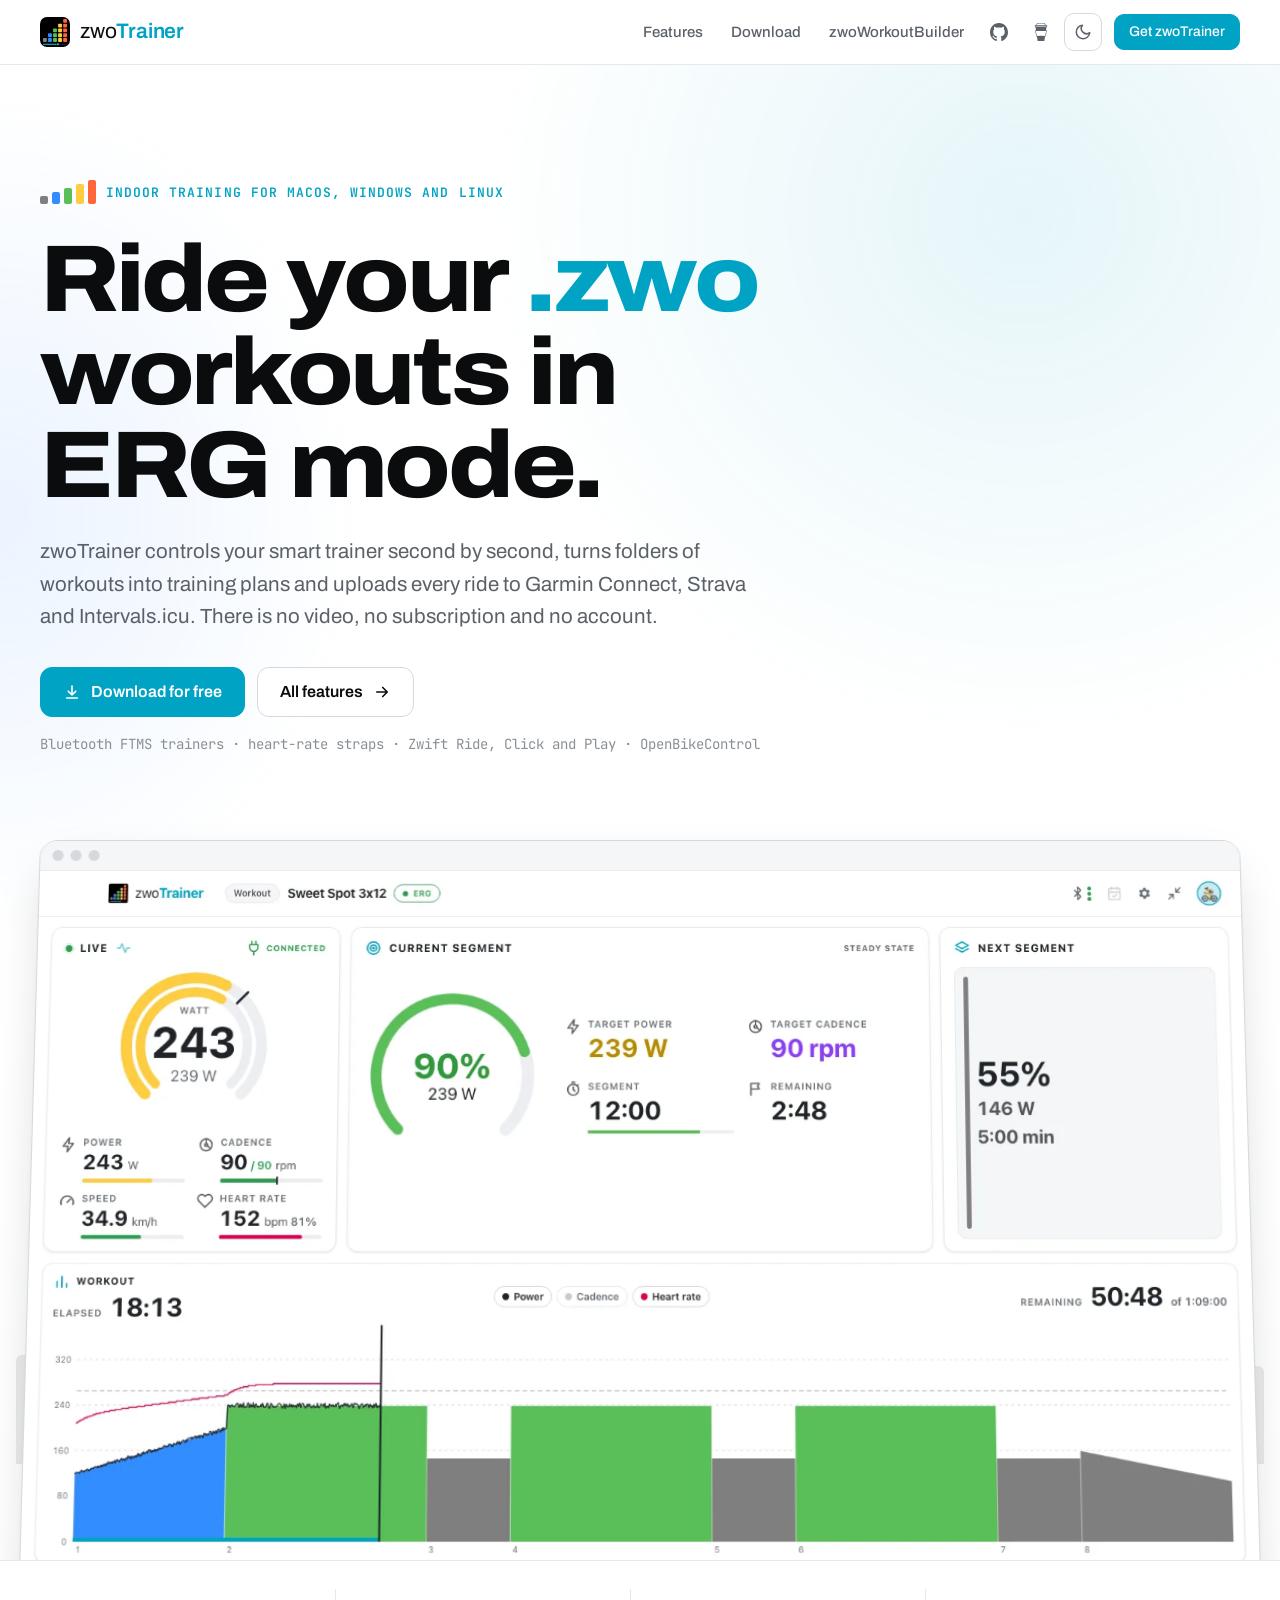
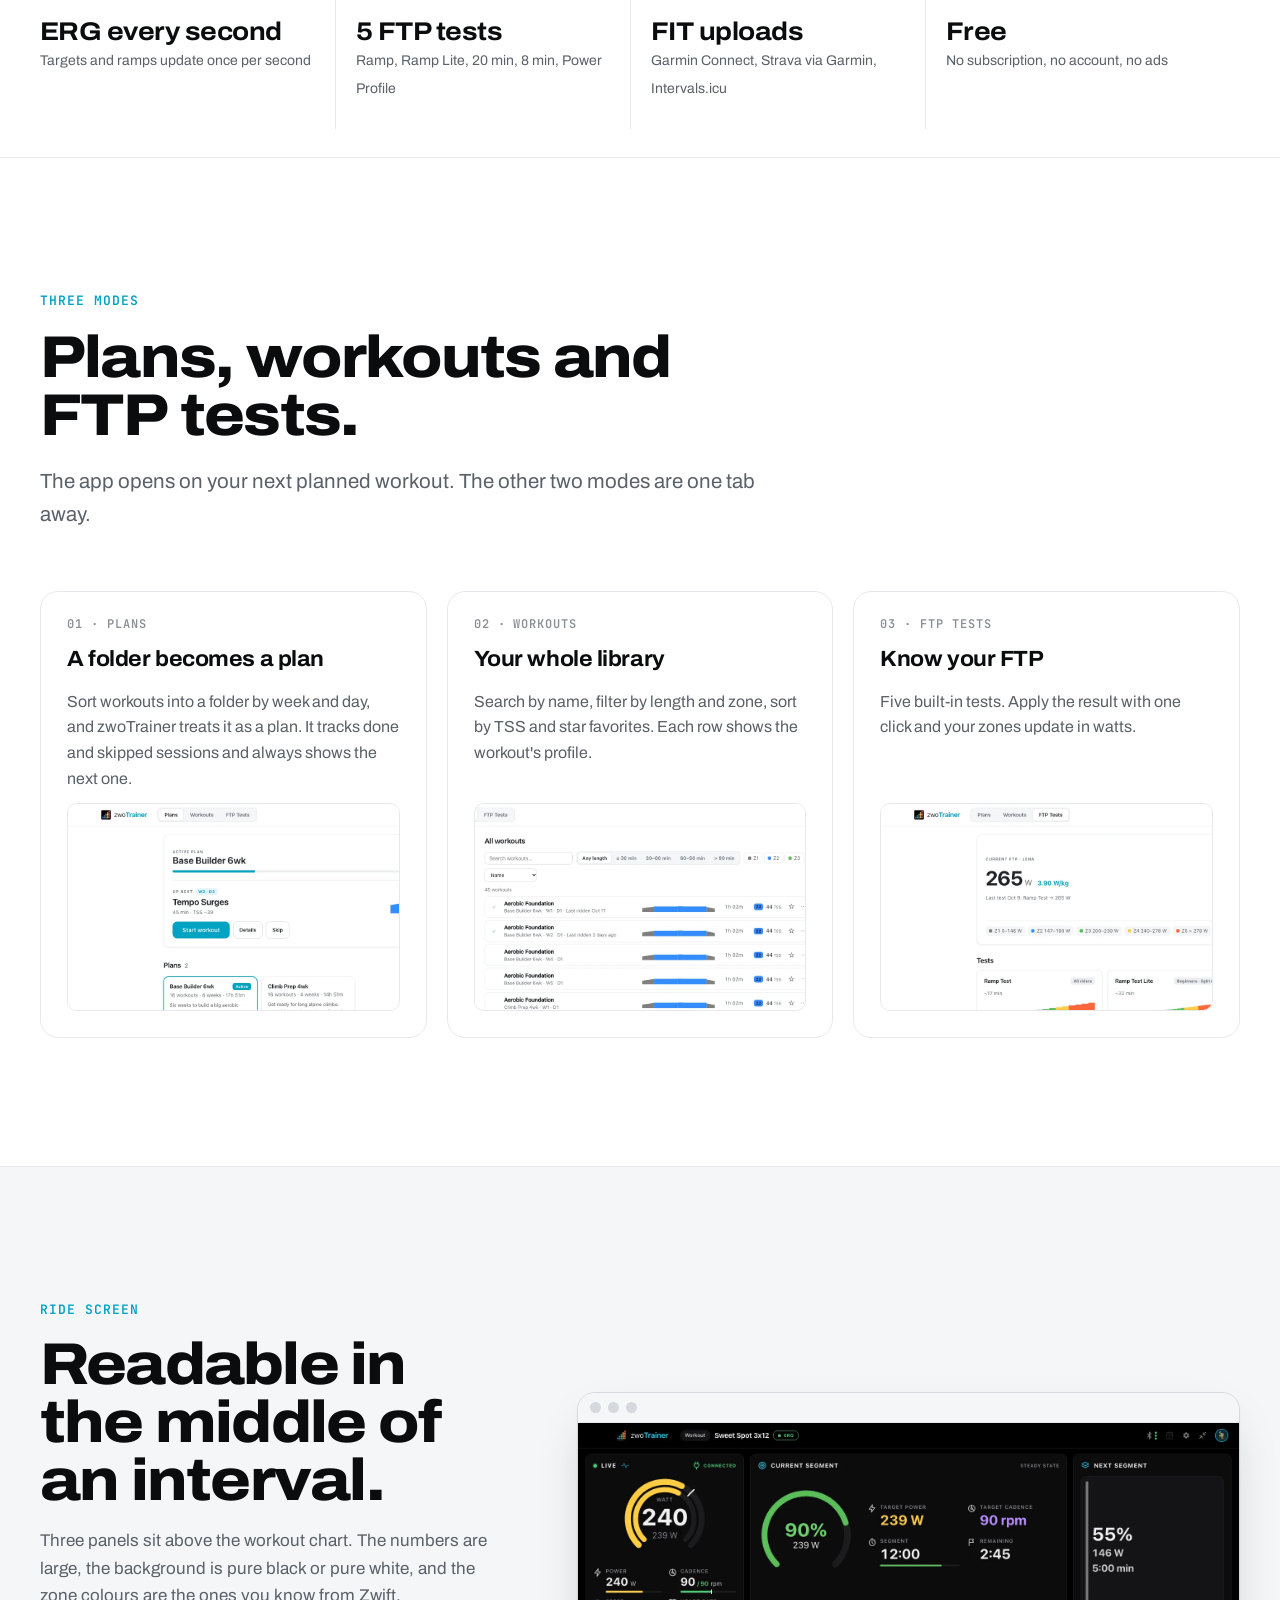
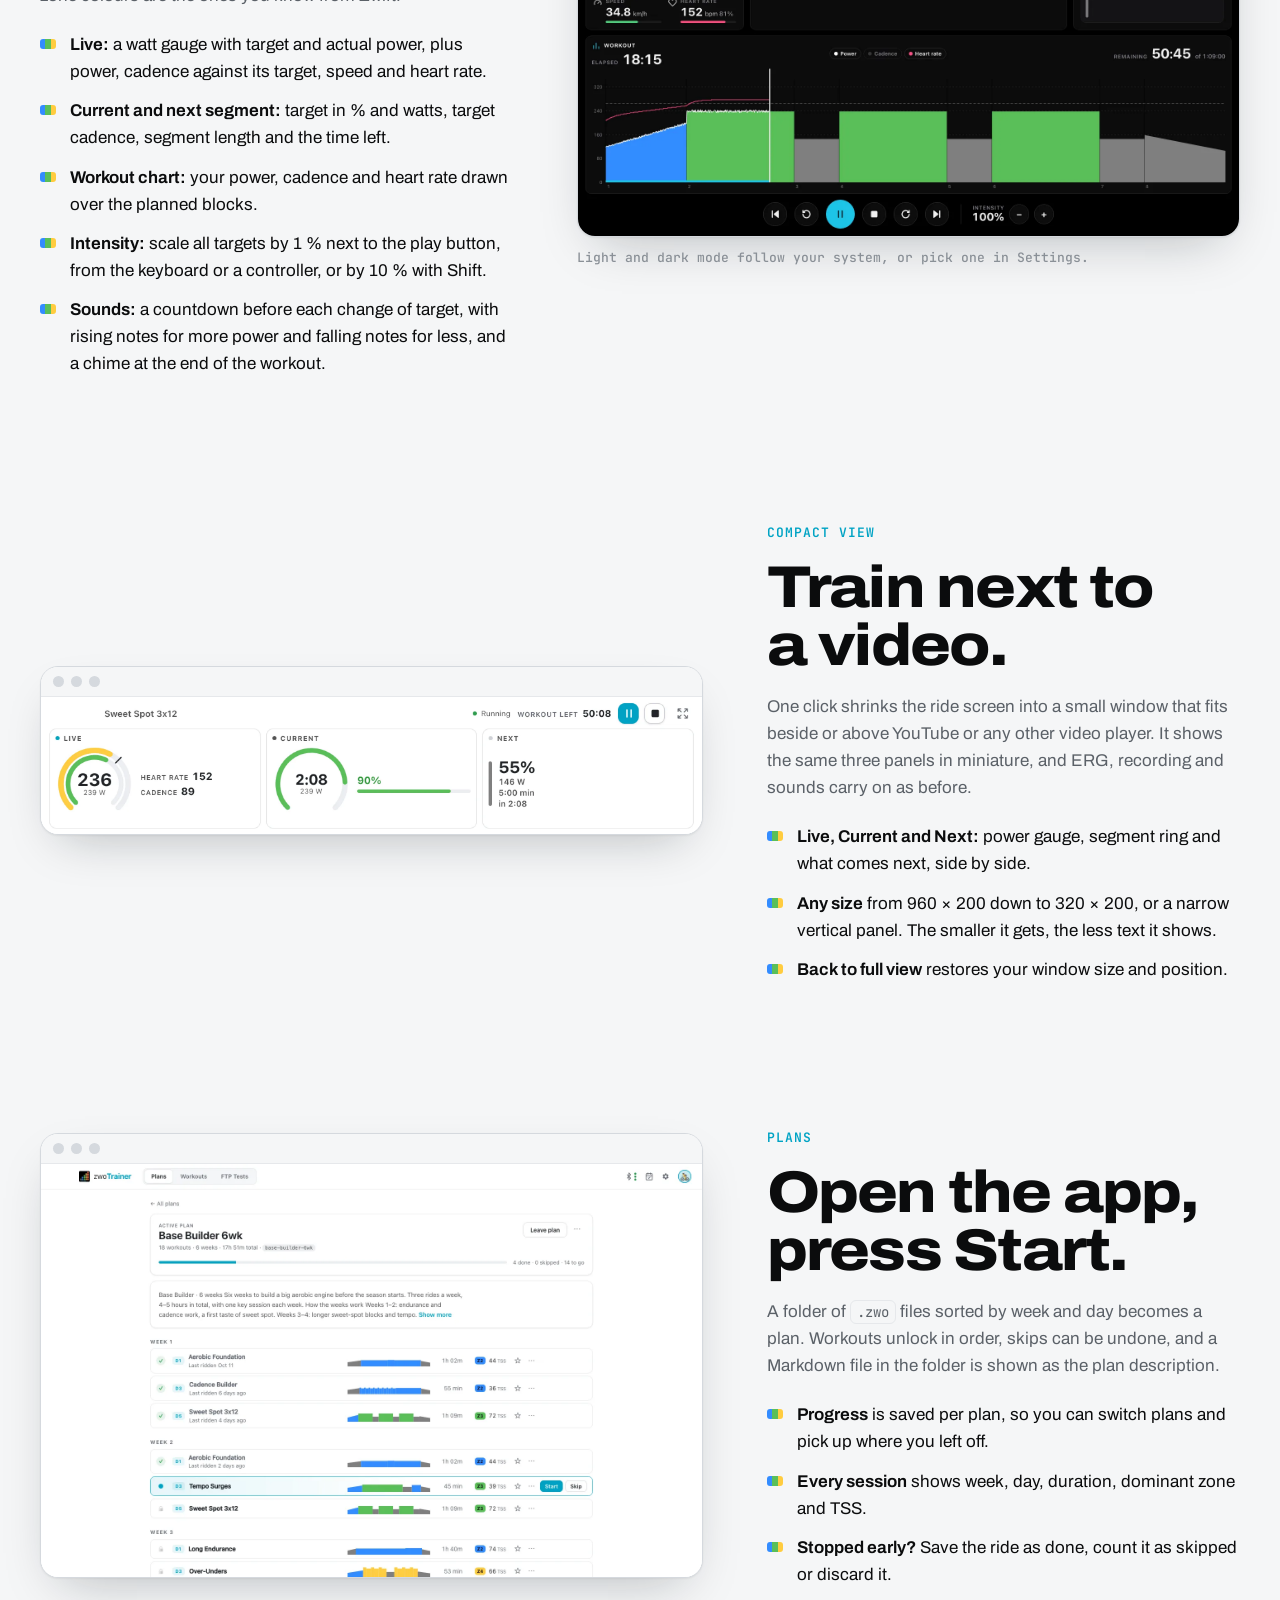
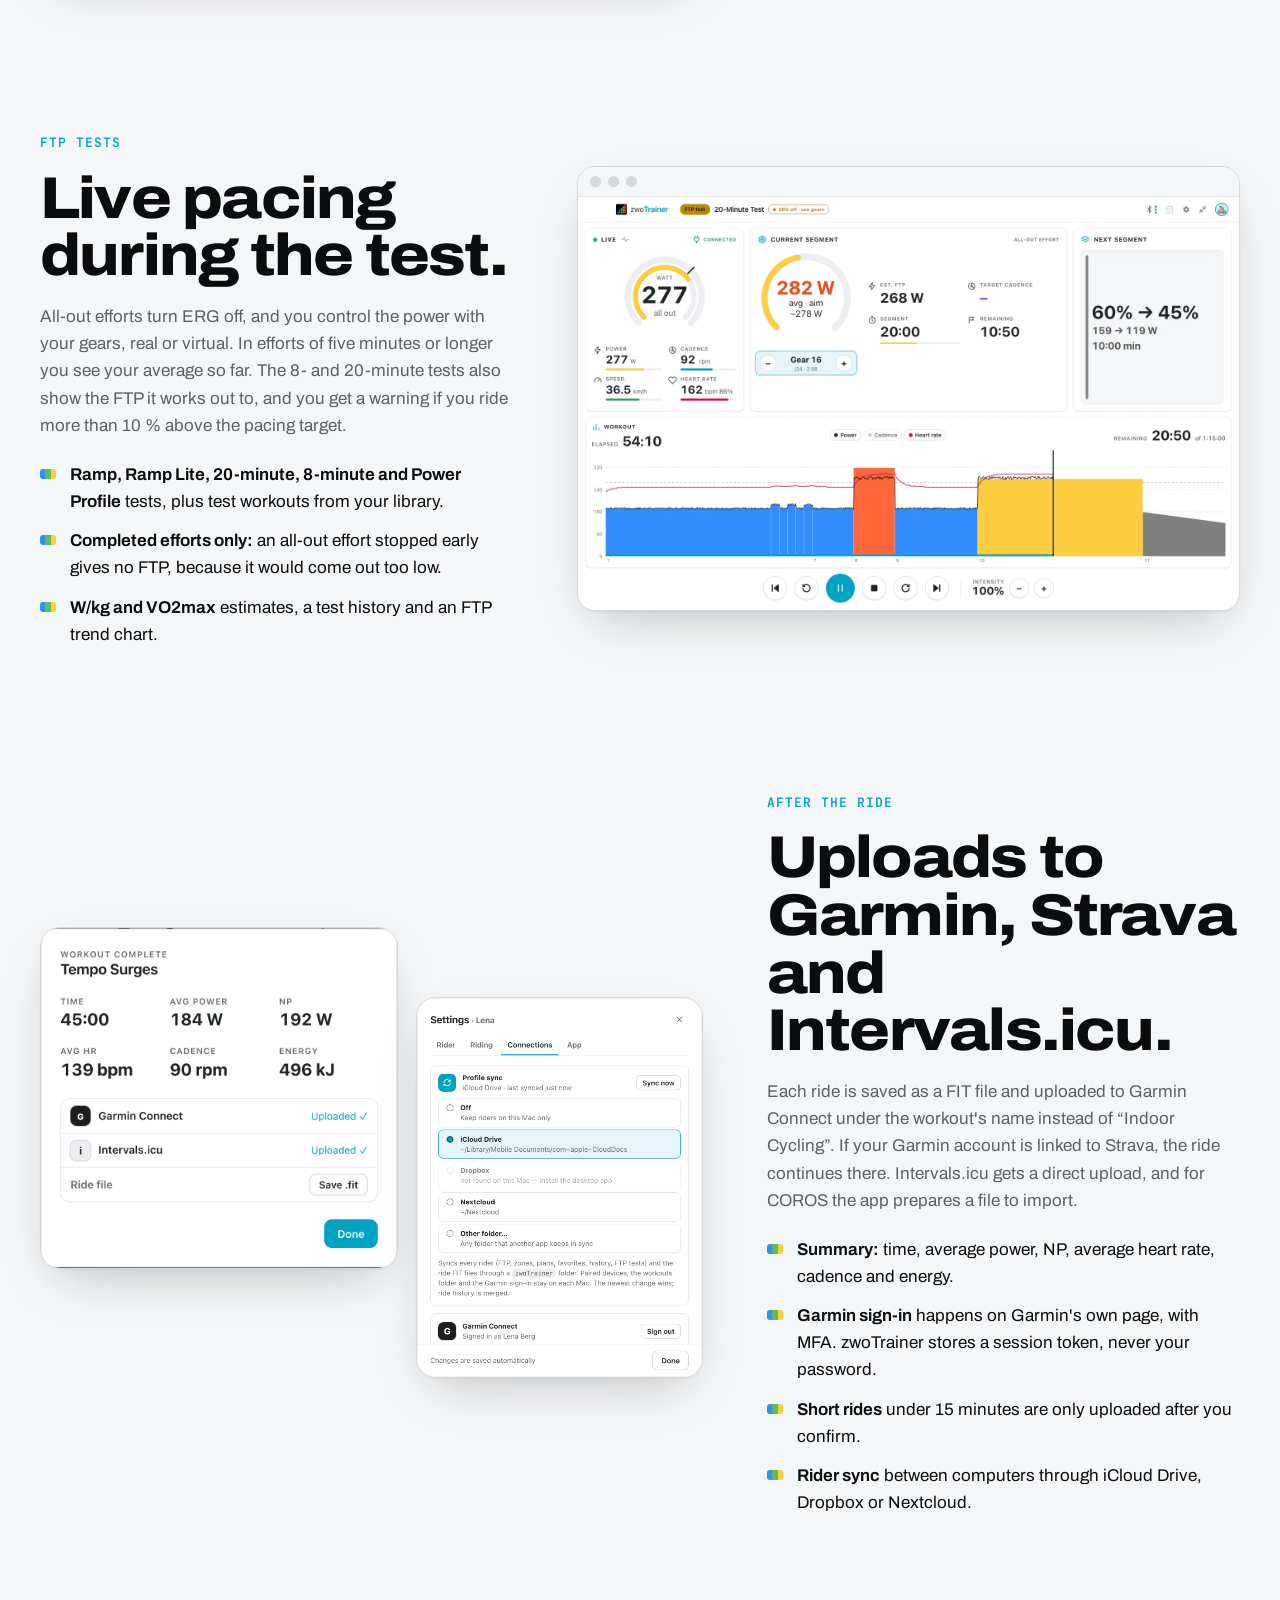
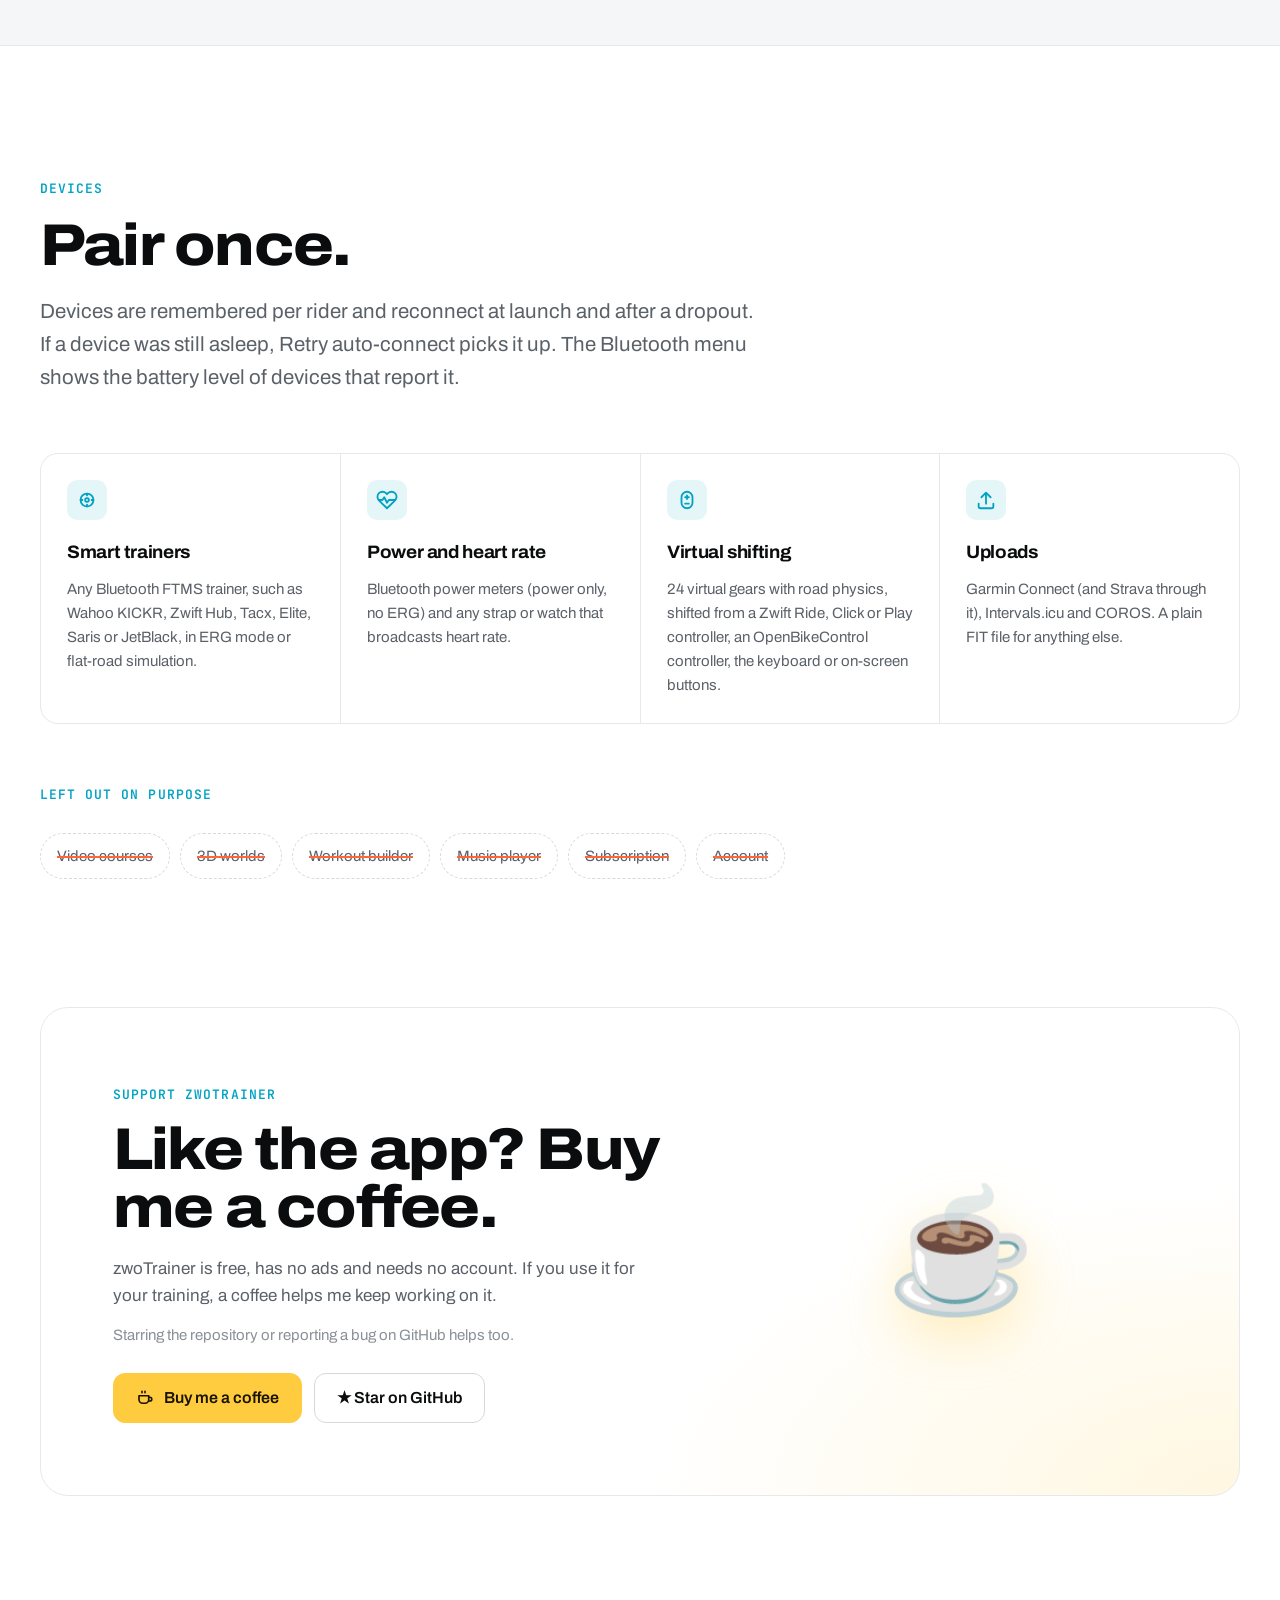
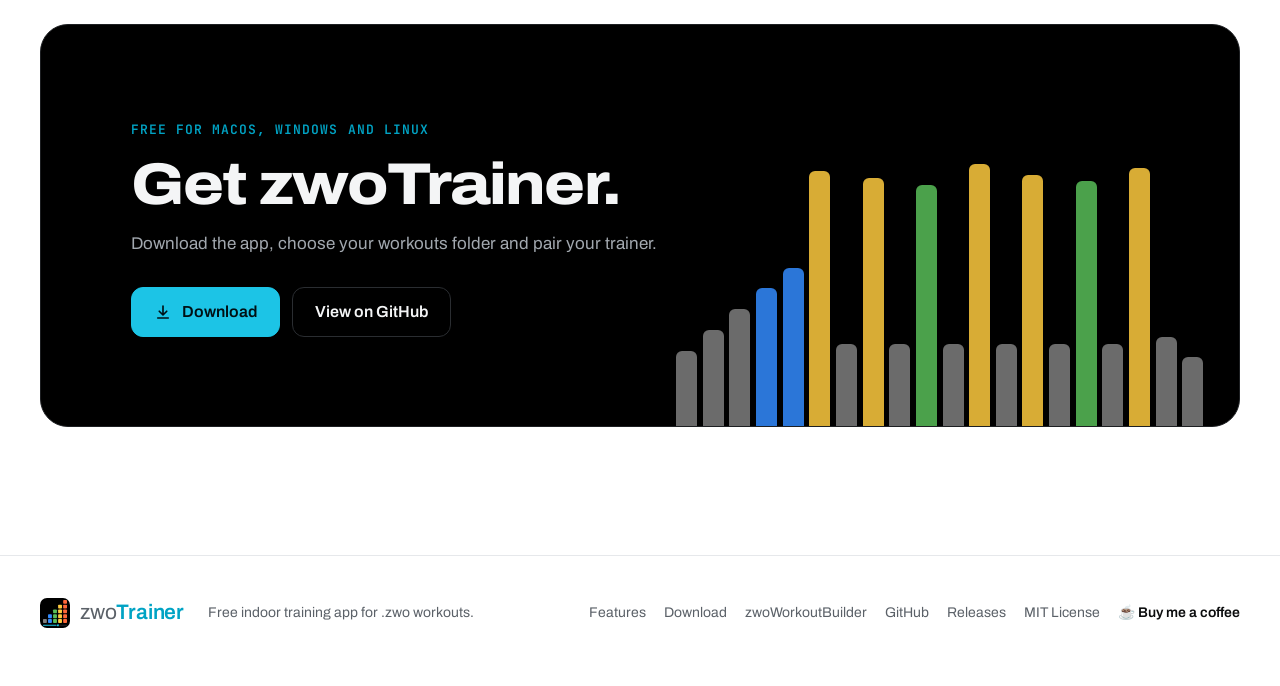
==== commit c6c36daf: "Regenerate all website screenshots with scripts/shots" ====
--- a/site/index.html
+++ b/site/index.html
@@ -121,7 +121,7 @@
           <li><b>Rider sync</b> between computers through iCloud Drive, Dropbox or Nextcloud.</li>
         </ul>
       </div>
-      <div class="rv"><div class="duo"><div class="dialog-shot"><img class="sd" src="img/summary-card-dark.webp" alt="Workout summary with time, power, NP, heart rate, cadence and energy, uploaded to Garmin Connect" width="918" height="784" loading="lazy"><img class="sl" src="img/summary-card-light.webp" alt="Workout summary with time, power, NP, heart rate, cadence and energy, uploaded to Garmin Connect" width="918" height="784" loading="lazy"></div><div class="dialog-shot"><img class="sd" src="img/sync-card-dark.webp" alt="Connections settings with profile sync and Garmin Connect" width="1080" height="1440" loading="lazy"><img class="sl" src="img/sync-card-light.webp" alt="Connections settings with profile sync and Garmin Connect" width="1080" height="1440" loading="lazy"></div></div></div>
+      <div class="rv"><div class="duo"><div class="dialog-shot"><img class="sd" src="img/summary-card-dark.webp" alt="Workout summary with time, power, NP, heart rate, cadence and energy, uploaded to Garmin Connect" width="920" height="880" loading="lazy"><img class="sl" src="img/summary-card-light.webp" alt="Workout summary with time, power, NP, heart rate, cadence and energy, uploaded to Garmin Connect" width="920" height="880" loading="lazy"></div><div class="dialog-shot"><img class="sd" src="img/sync-card-dark.webp" alt="Connections settings with profile sync and Garmin Connect" width="1080" height="1440" loading="lazy"><img class="sl" src="img/sync-card-light.webp" alt="Connections settings with profile sync and Garmin Connect" width="1080" height="1440" loading="lazy"></div></div></div>
     </div>
   </div>
 </section>
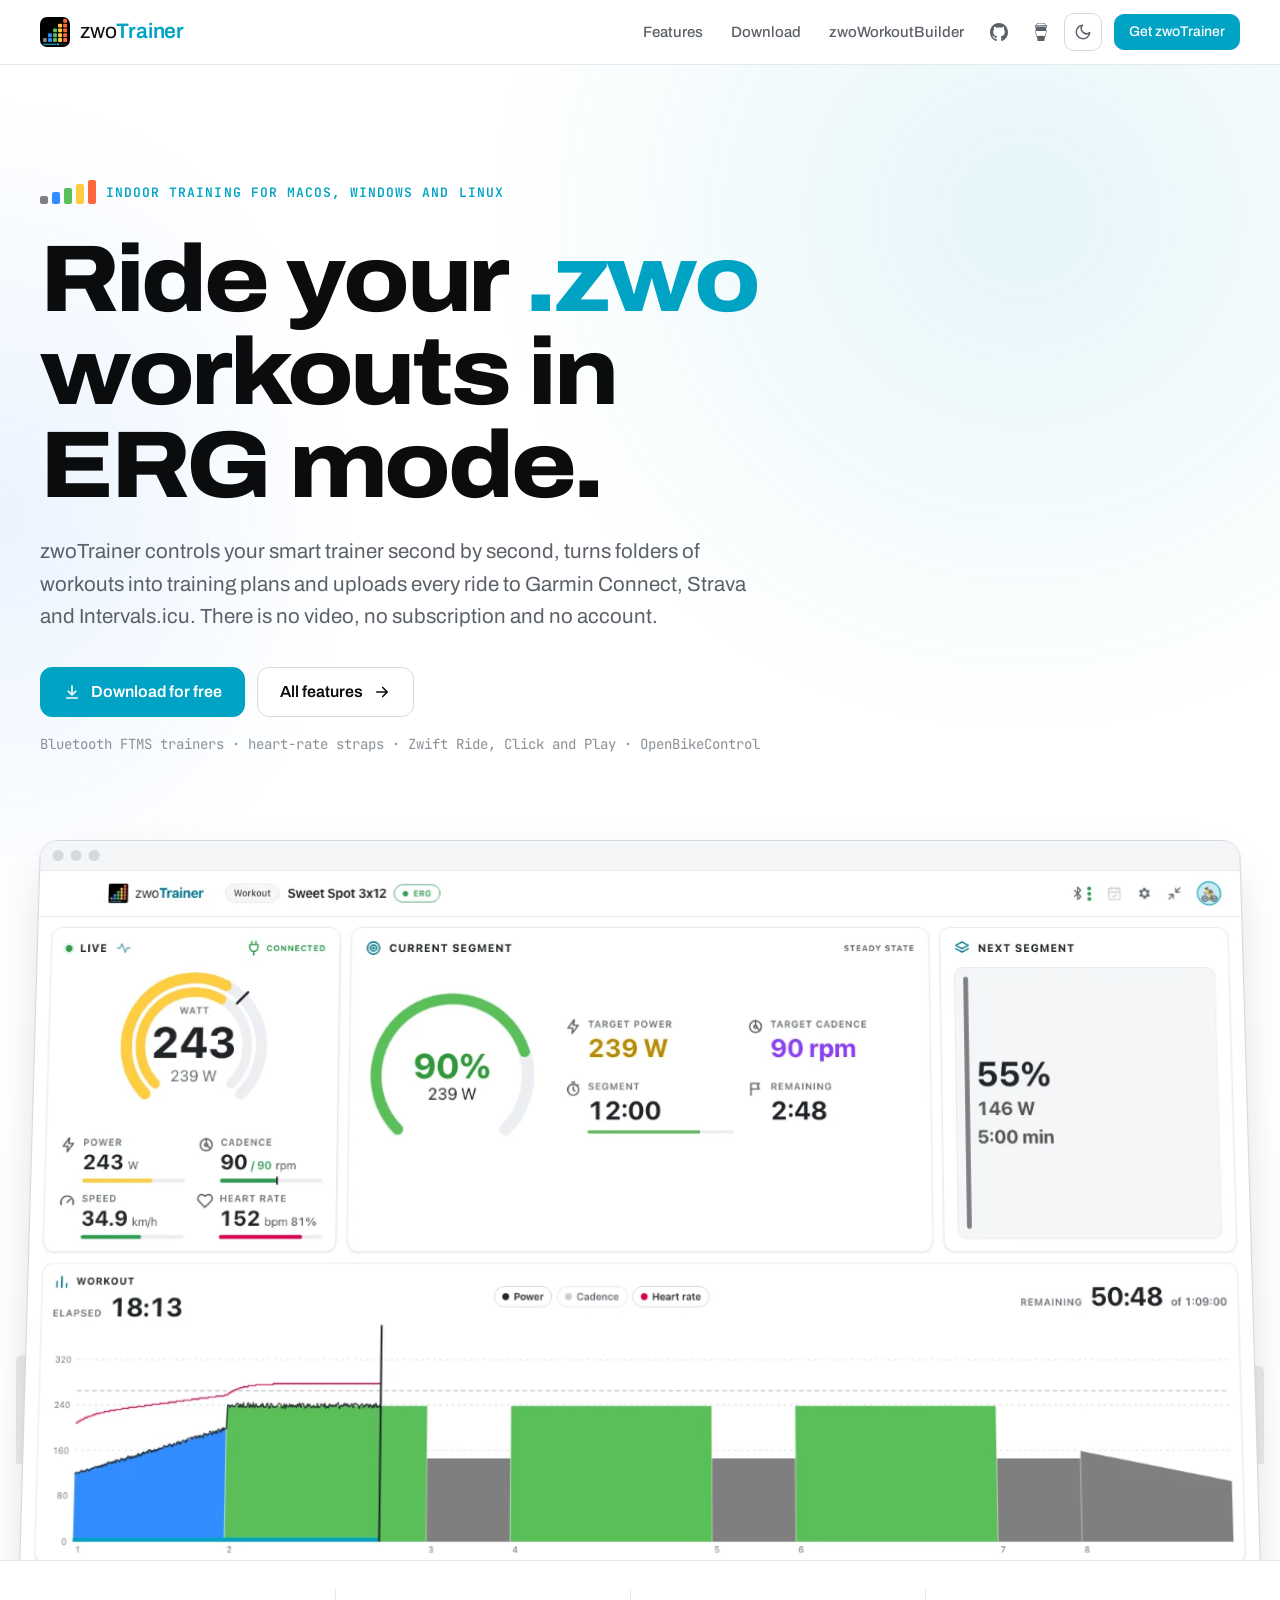
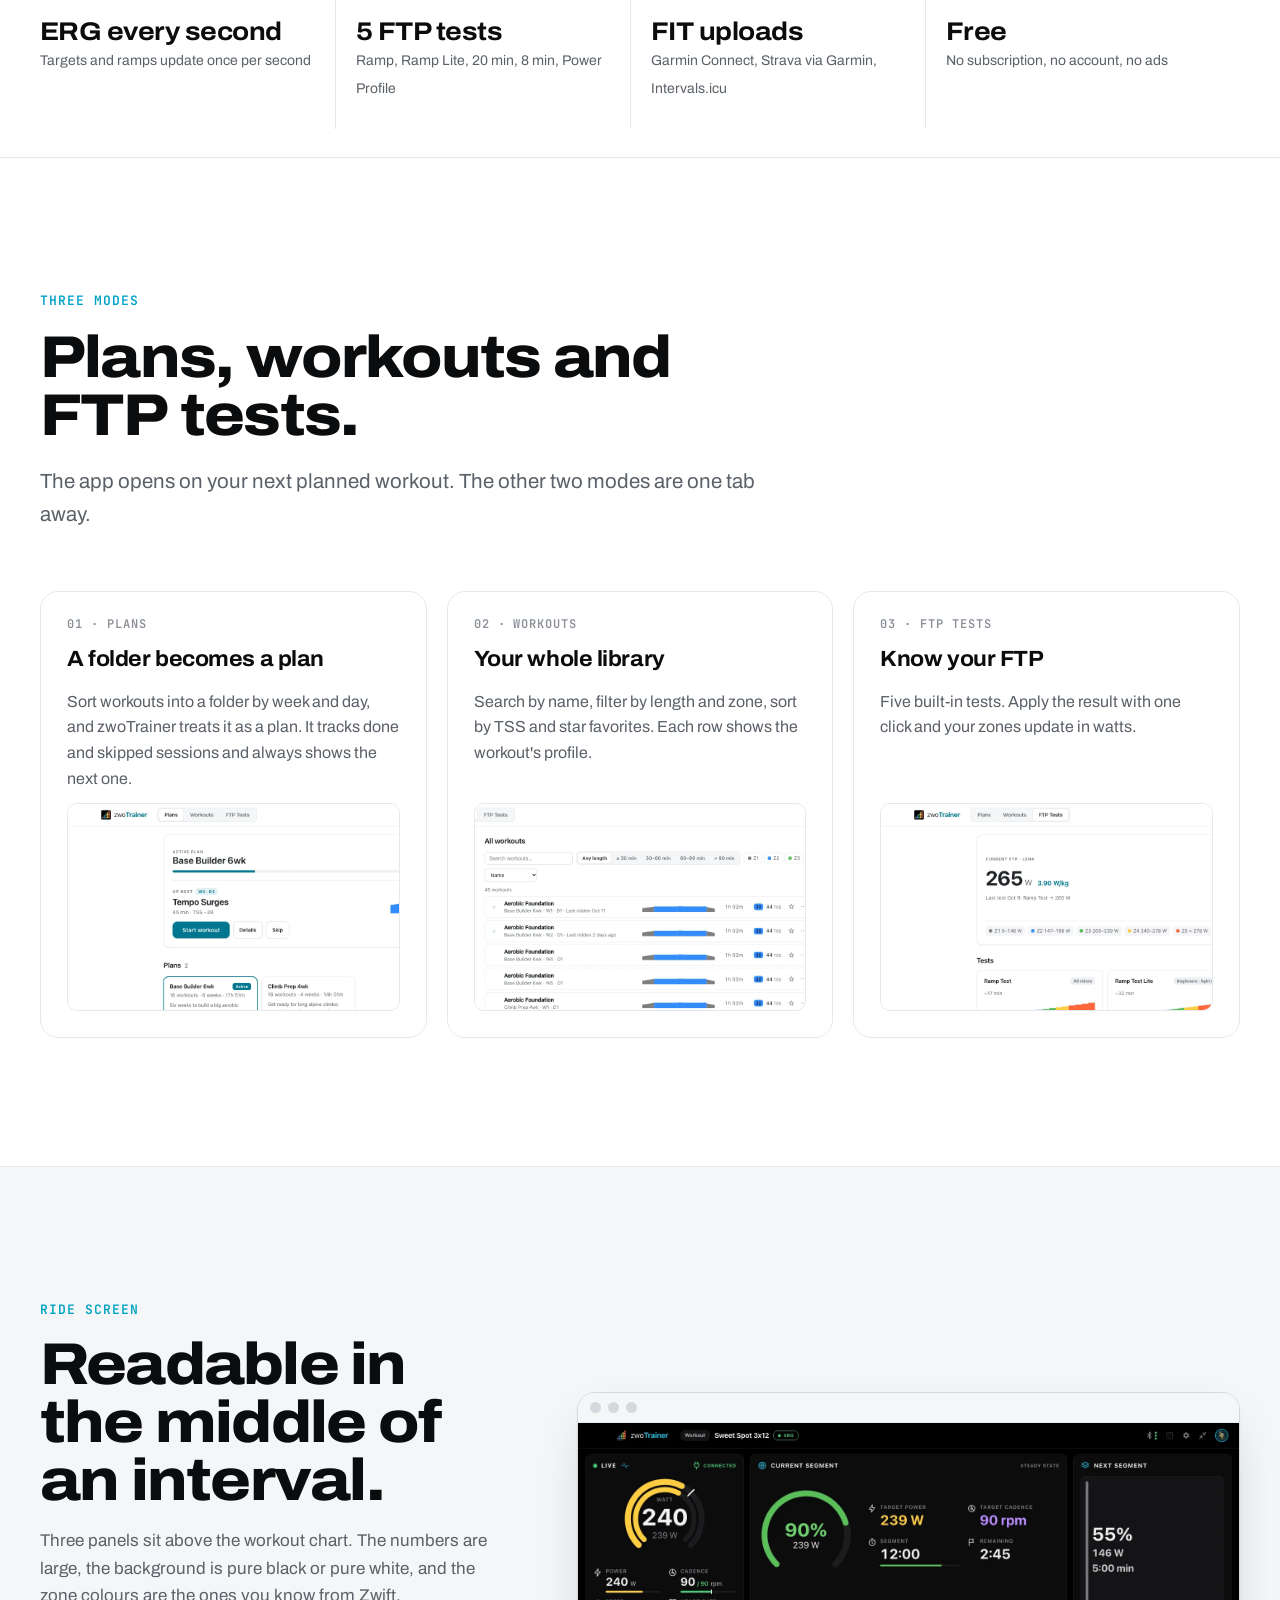
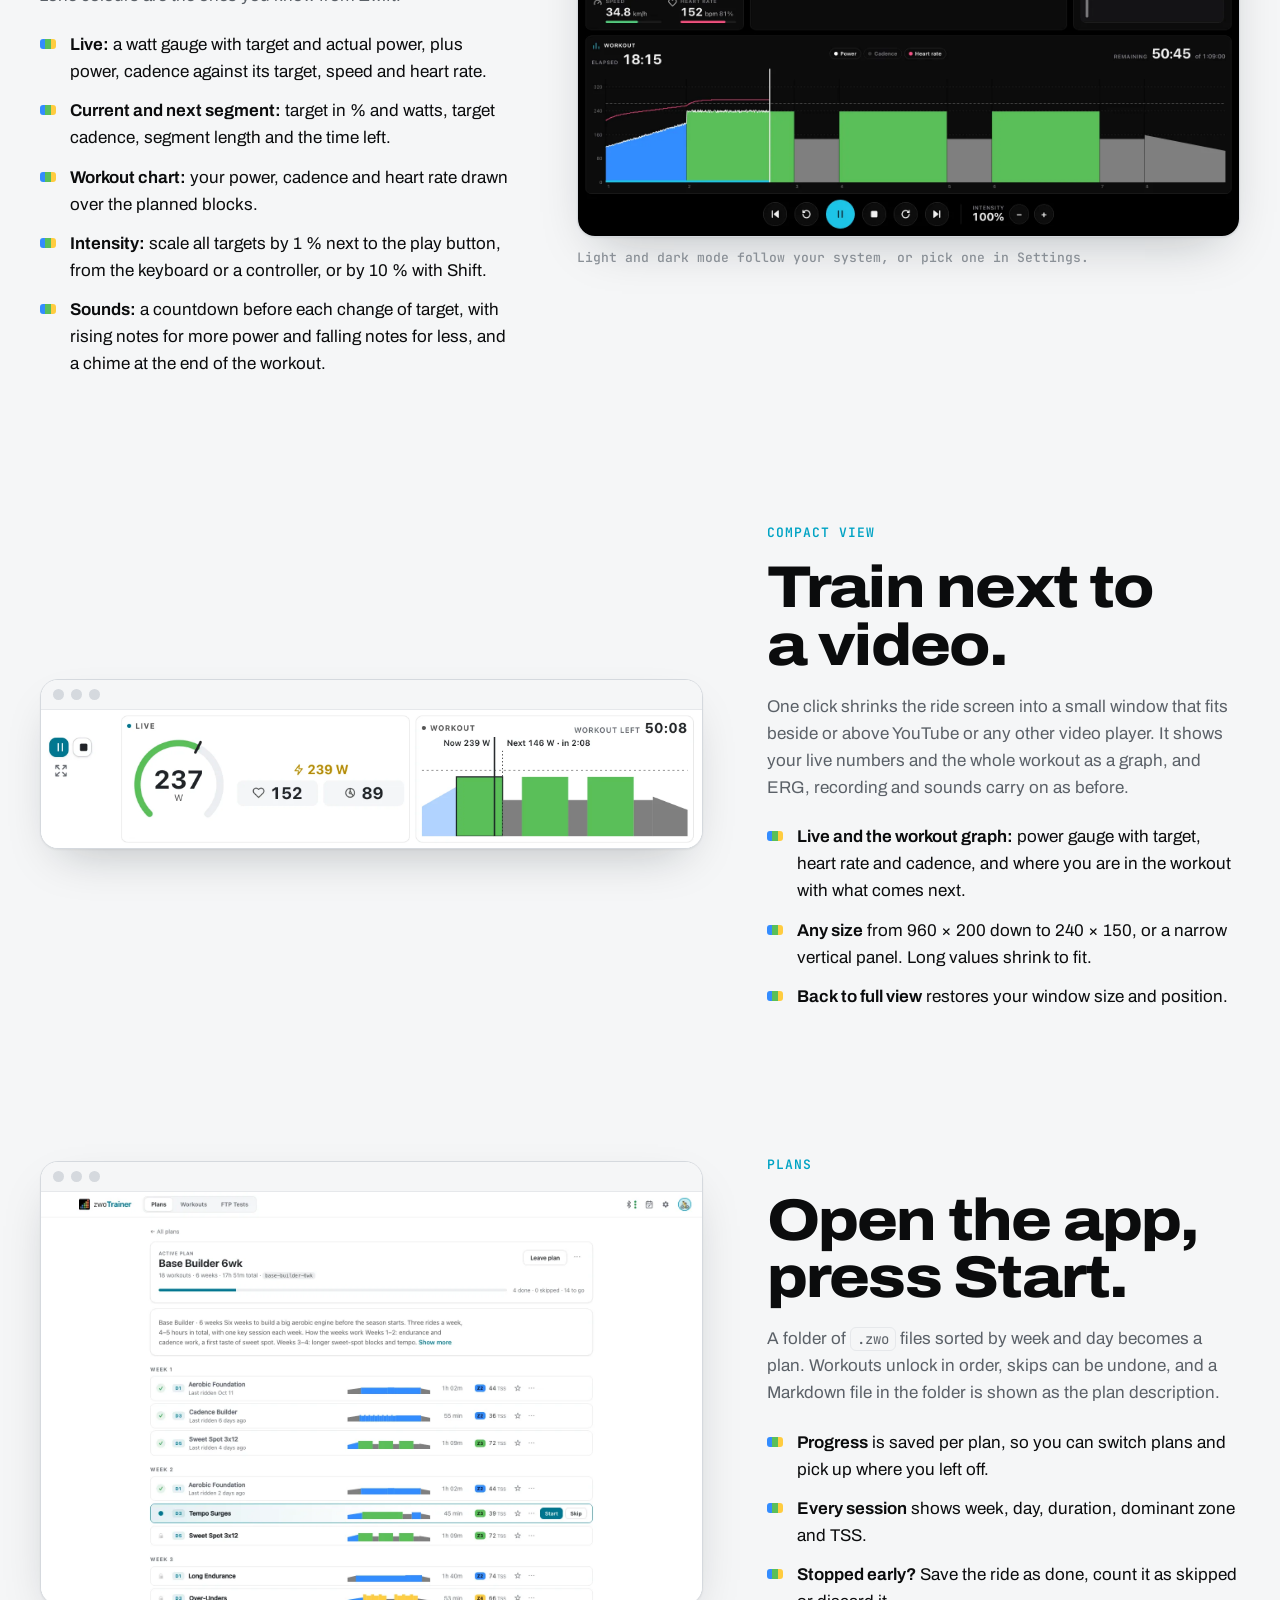
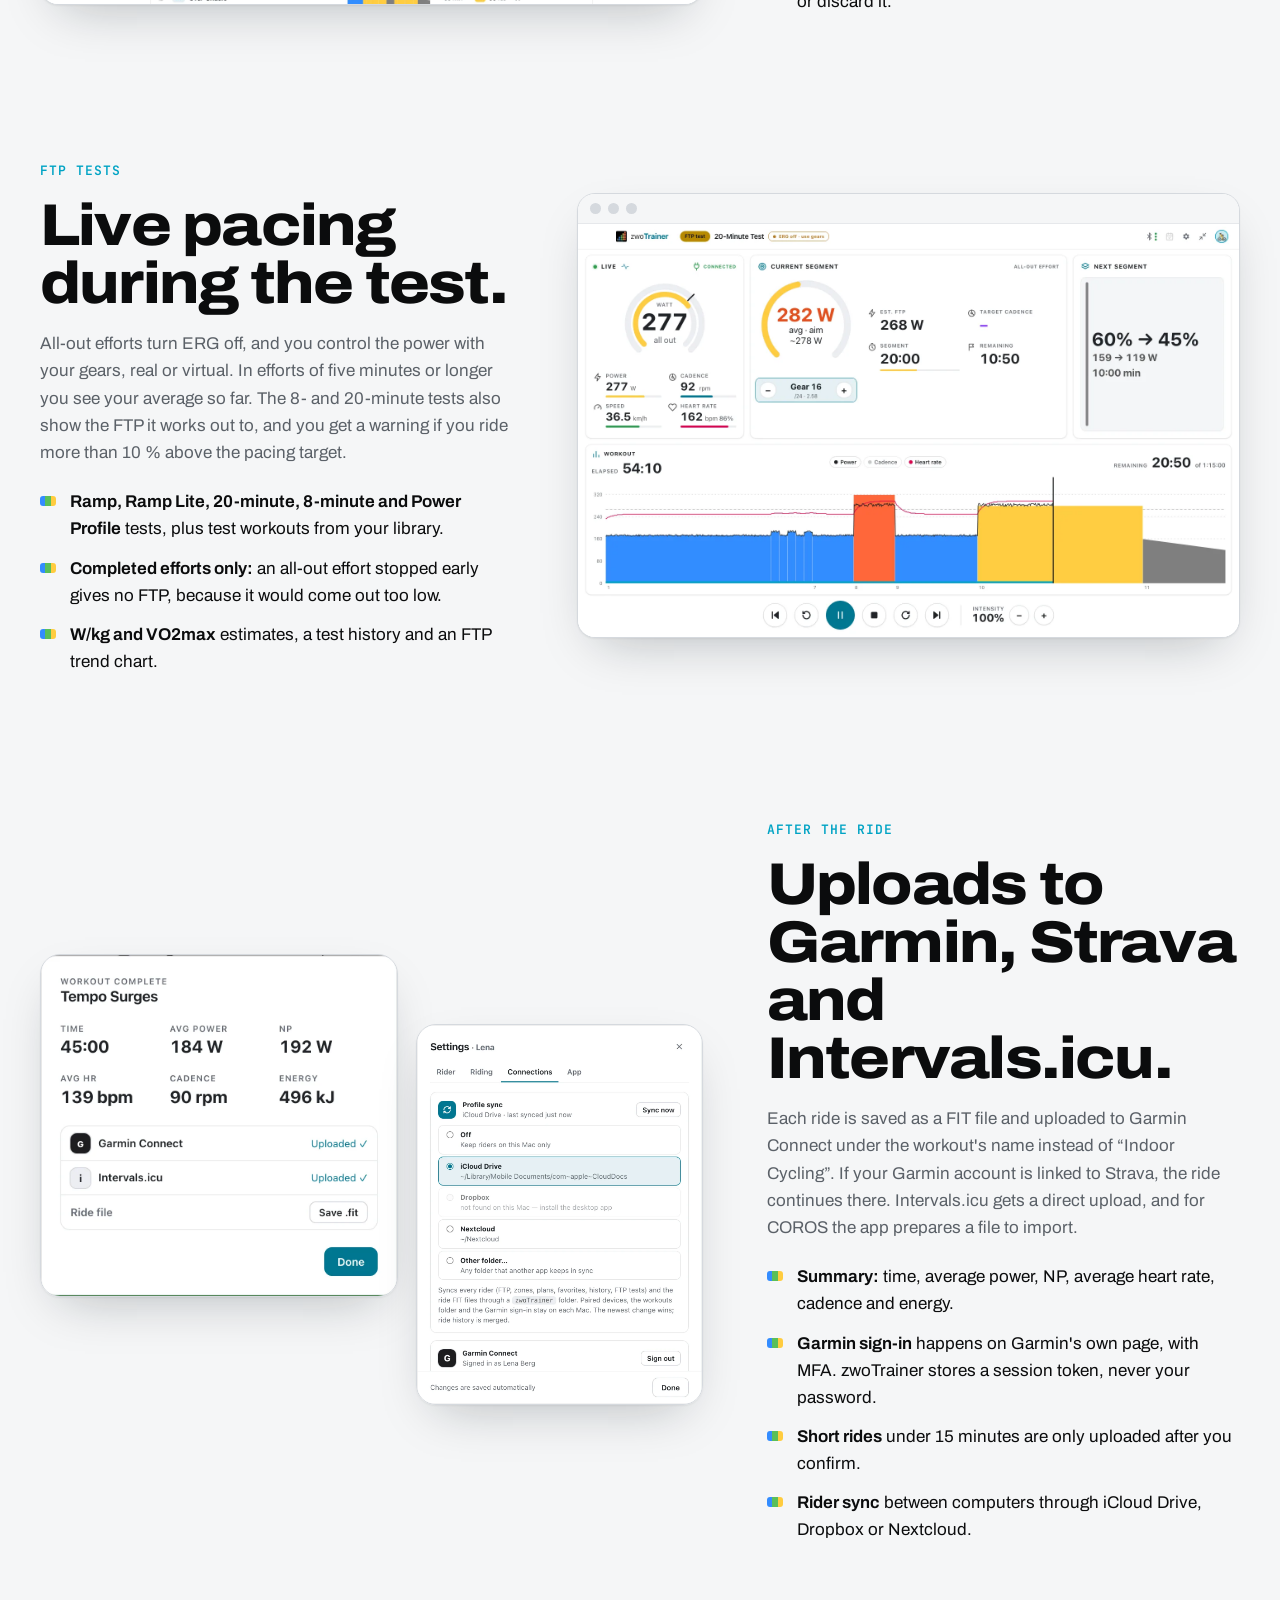
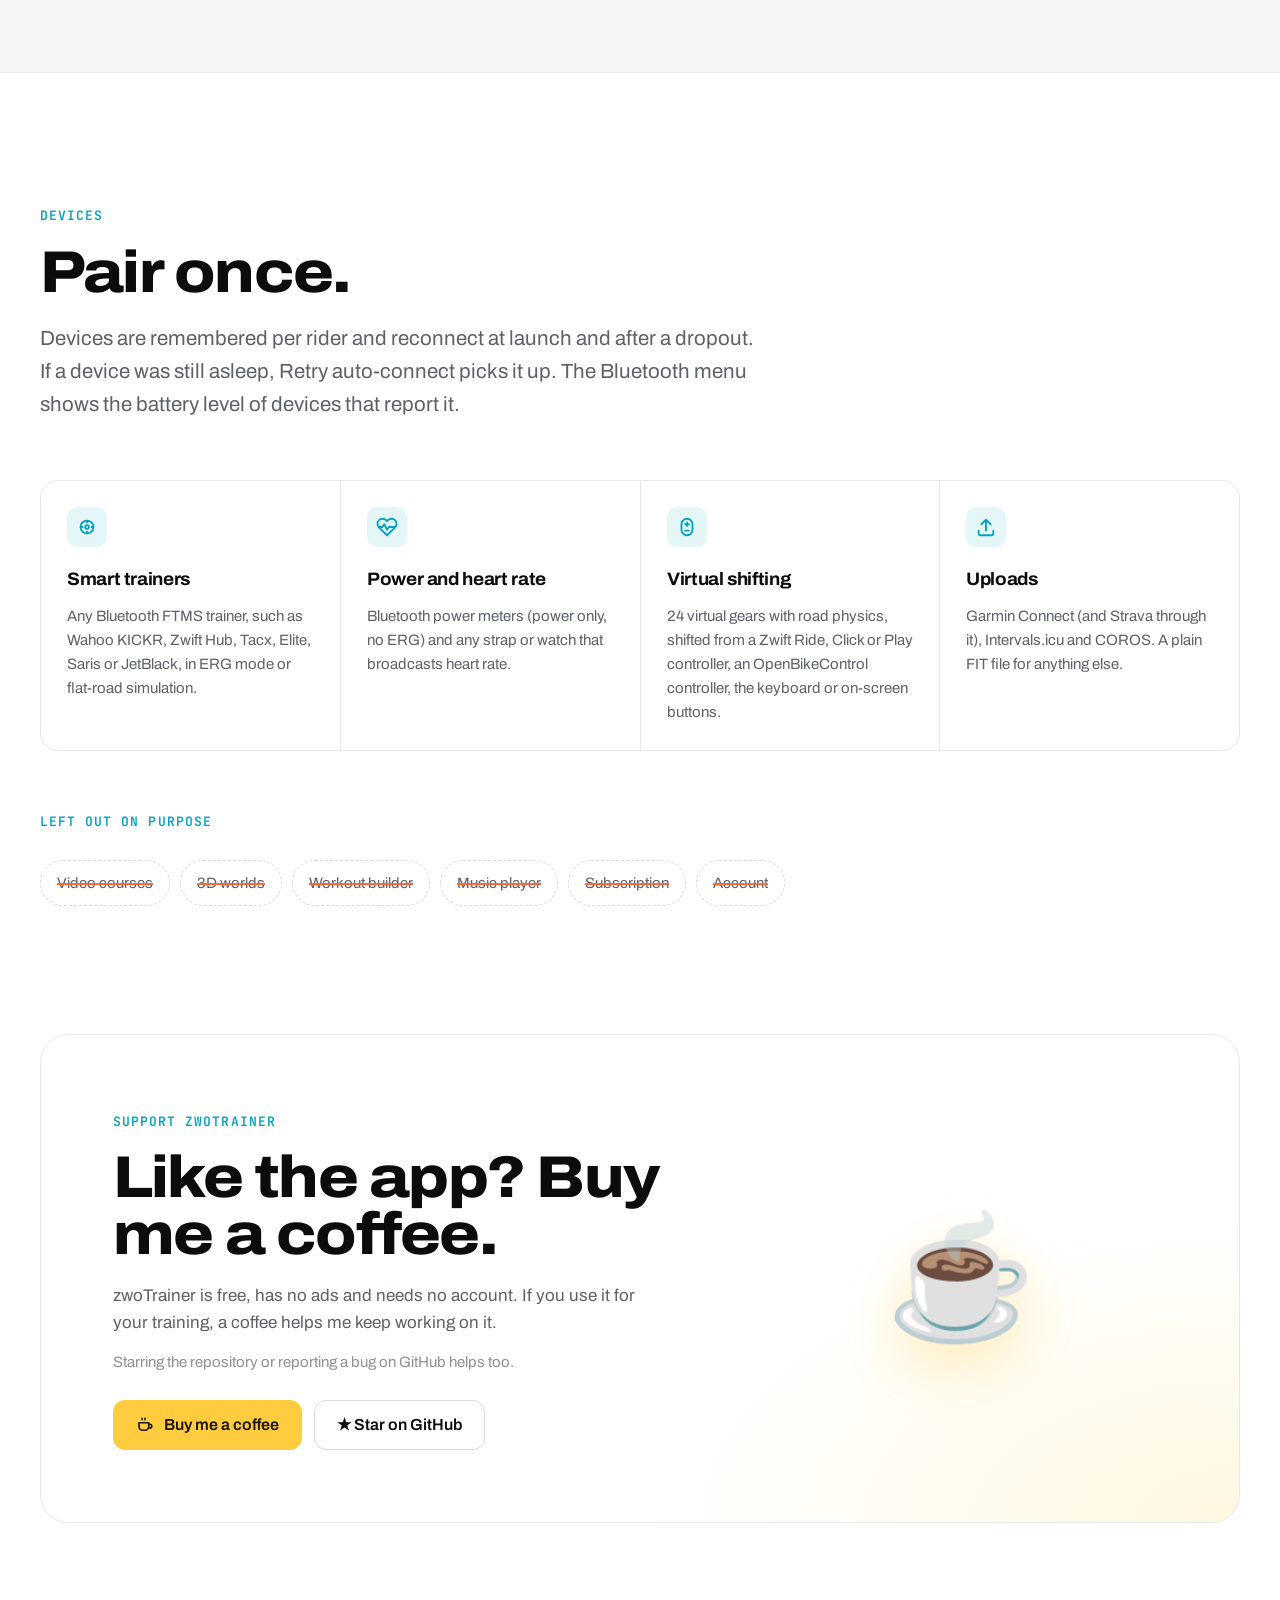
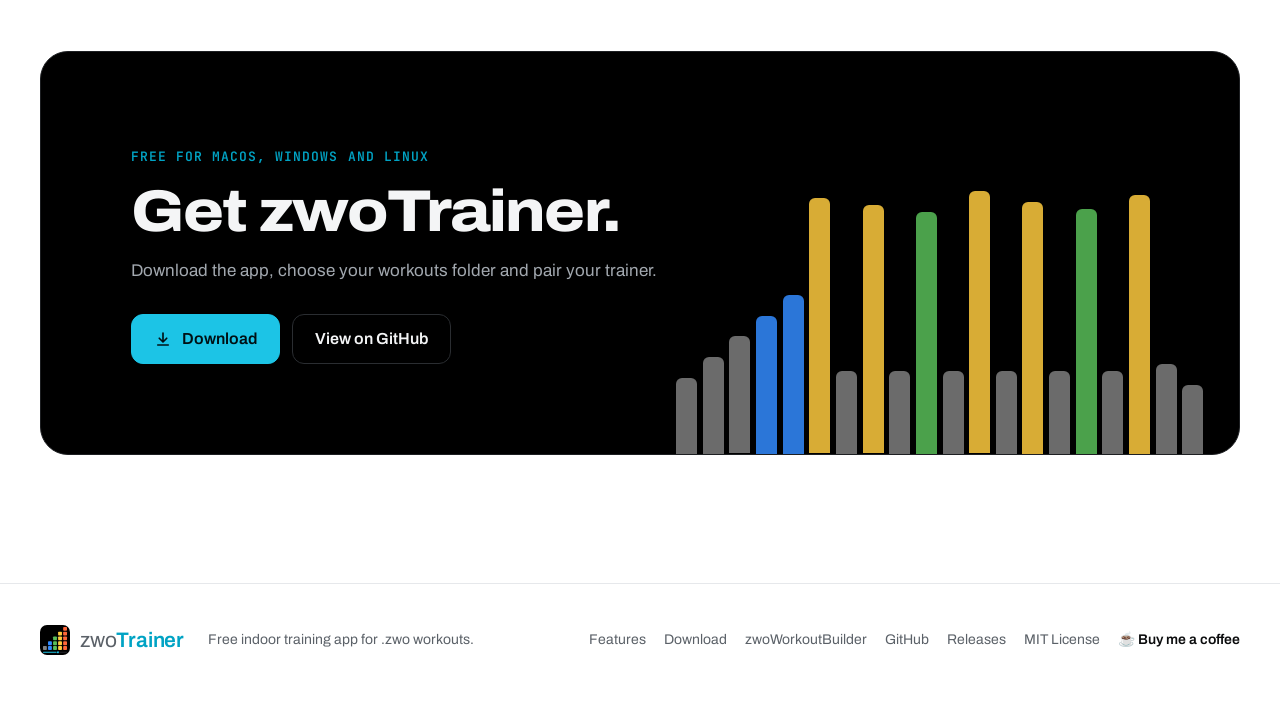
==== commit 8cb8a1d5: "Document the compact graph layout and retake the screenshot" ====
--- a/site/index.html
+++ b/site/index.html
@@ -71,14 +71,14 @@
       <div class="copy rv">
         <span class="eyebrow">Compact view</span>
         <h2 class="display">Train next to a&nbsp;video.</h2>
-        <p>One click shrinks the ride screen into a small window that fits beside or above YouTube or any other video player. It shows the same three panels in miniature, and ERG, recording and sounds carry on as before.</p>
+        <p>One click shrinks the ride screen into a small window that fits beside or above YouTube or any other video player. It shows your live numbers and the whole workout as a graph, and ERG, recording and sounds carry on as before.</p>
         <ul class="ticks">
-          <li><b>Live, Current and Next:</b> power gauge, segment ring and what comes next, side by side.</li>
-          <li><b>Any size</b> from 960 × 200 down to 320 × 200, or a narrow vertical panel. The smaller it gets, the less text it shows.</li>
+          <li><b>Live and the workout graph:</b> power gauge with target, heart rate and cadence, and where you are in the workout with what comes next.</li>
+          <li><b>Any size</b> from 960 × 200 down to 240 × 150, or a narrow vertical panel. Long values shrink to fit.</li>
           <li><b>Back to full view</b> restores your window size and position.</li>
         </ul>
       </div>
-      <div class="rv"><div class="frame"><div class="bar"><i></i><i></i><i></i></div><img class="sd" src="img/compact-dark.webp" alt="Compact view with the Live gauge, the Current segment ring and the Next segment" width="1920" height="400" loading="lazy"><img class="sl" src="img/compact-light.webp" alt="Compact view with the Live gauge, the Current segment ring and the Next segment" width="1920" height="400" loading="lazy"></div></div>
+      <div class="rv"><div class="frame"><div class="bar"><i></i><i></i><i></i></div><img class="sd" src="img/compact-dark.webp" alt="Compact view with the Live gauge, heart rate and cadence, and the workout graph" width="1920" height="400" loading="lazy"><img class="sl" src="img/compact-light.webp" alt="Compact view with the Live gauge, heart rate and cadence, and the workout graph" width="1920" height="400" loading="lazy"></div></div>
     </div>
 
     <div class="feature flip">
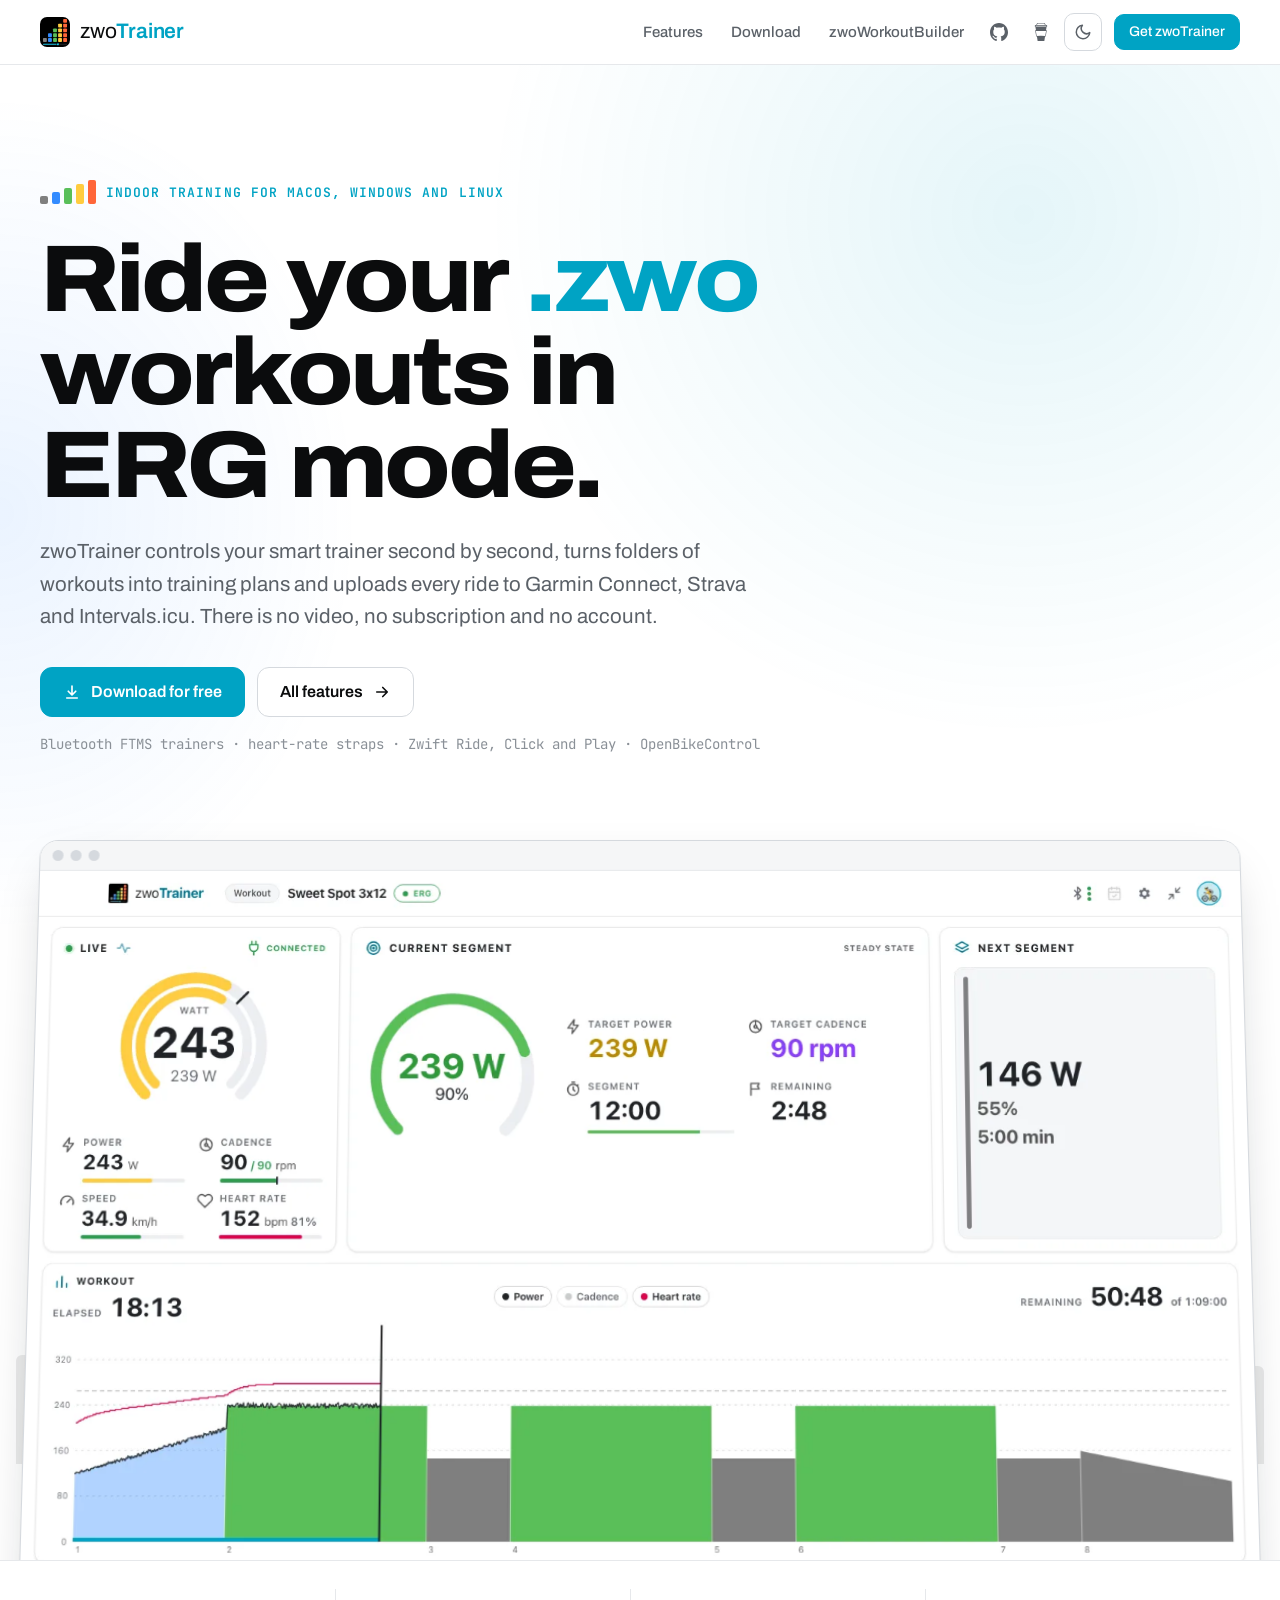
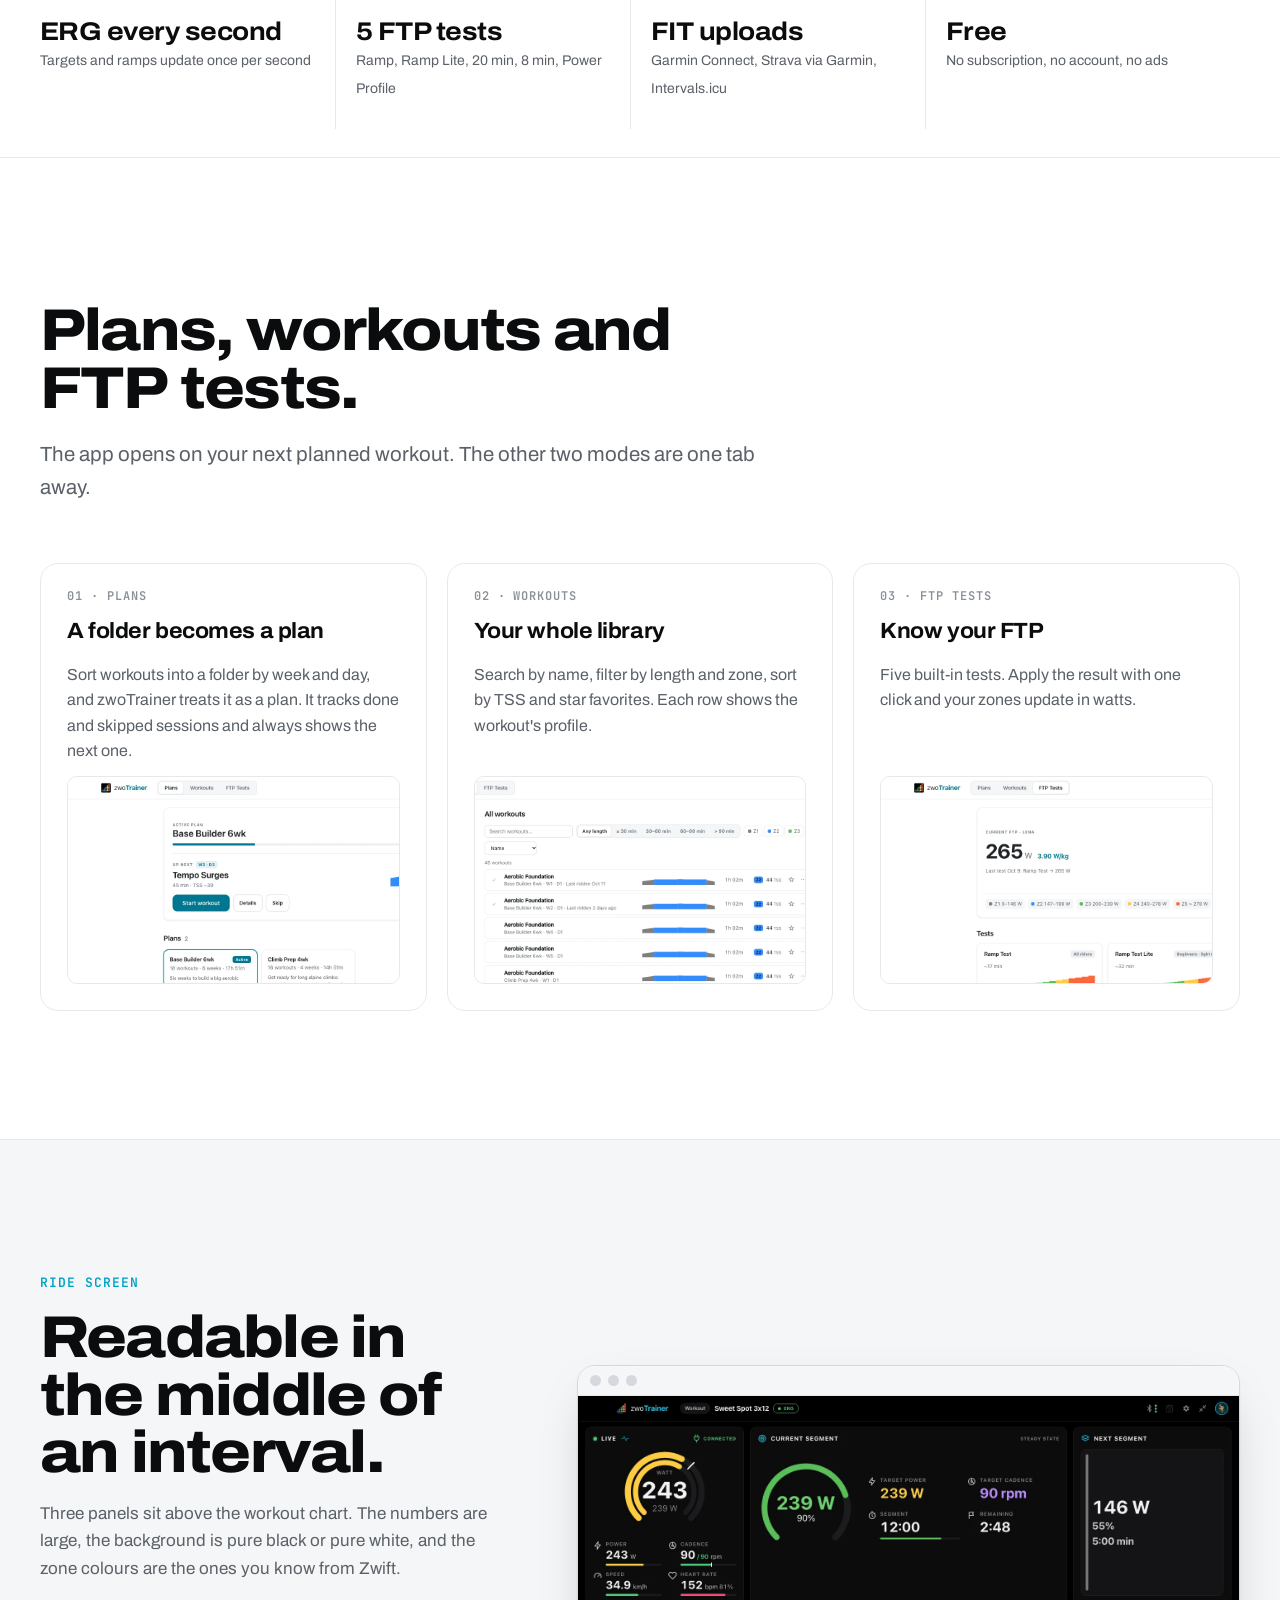
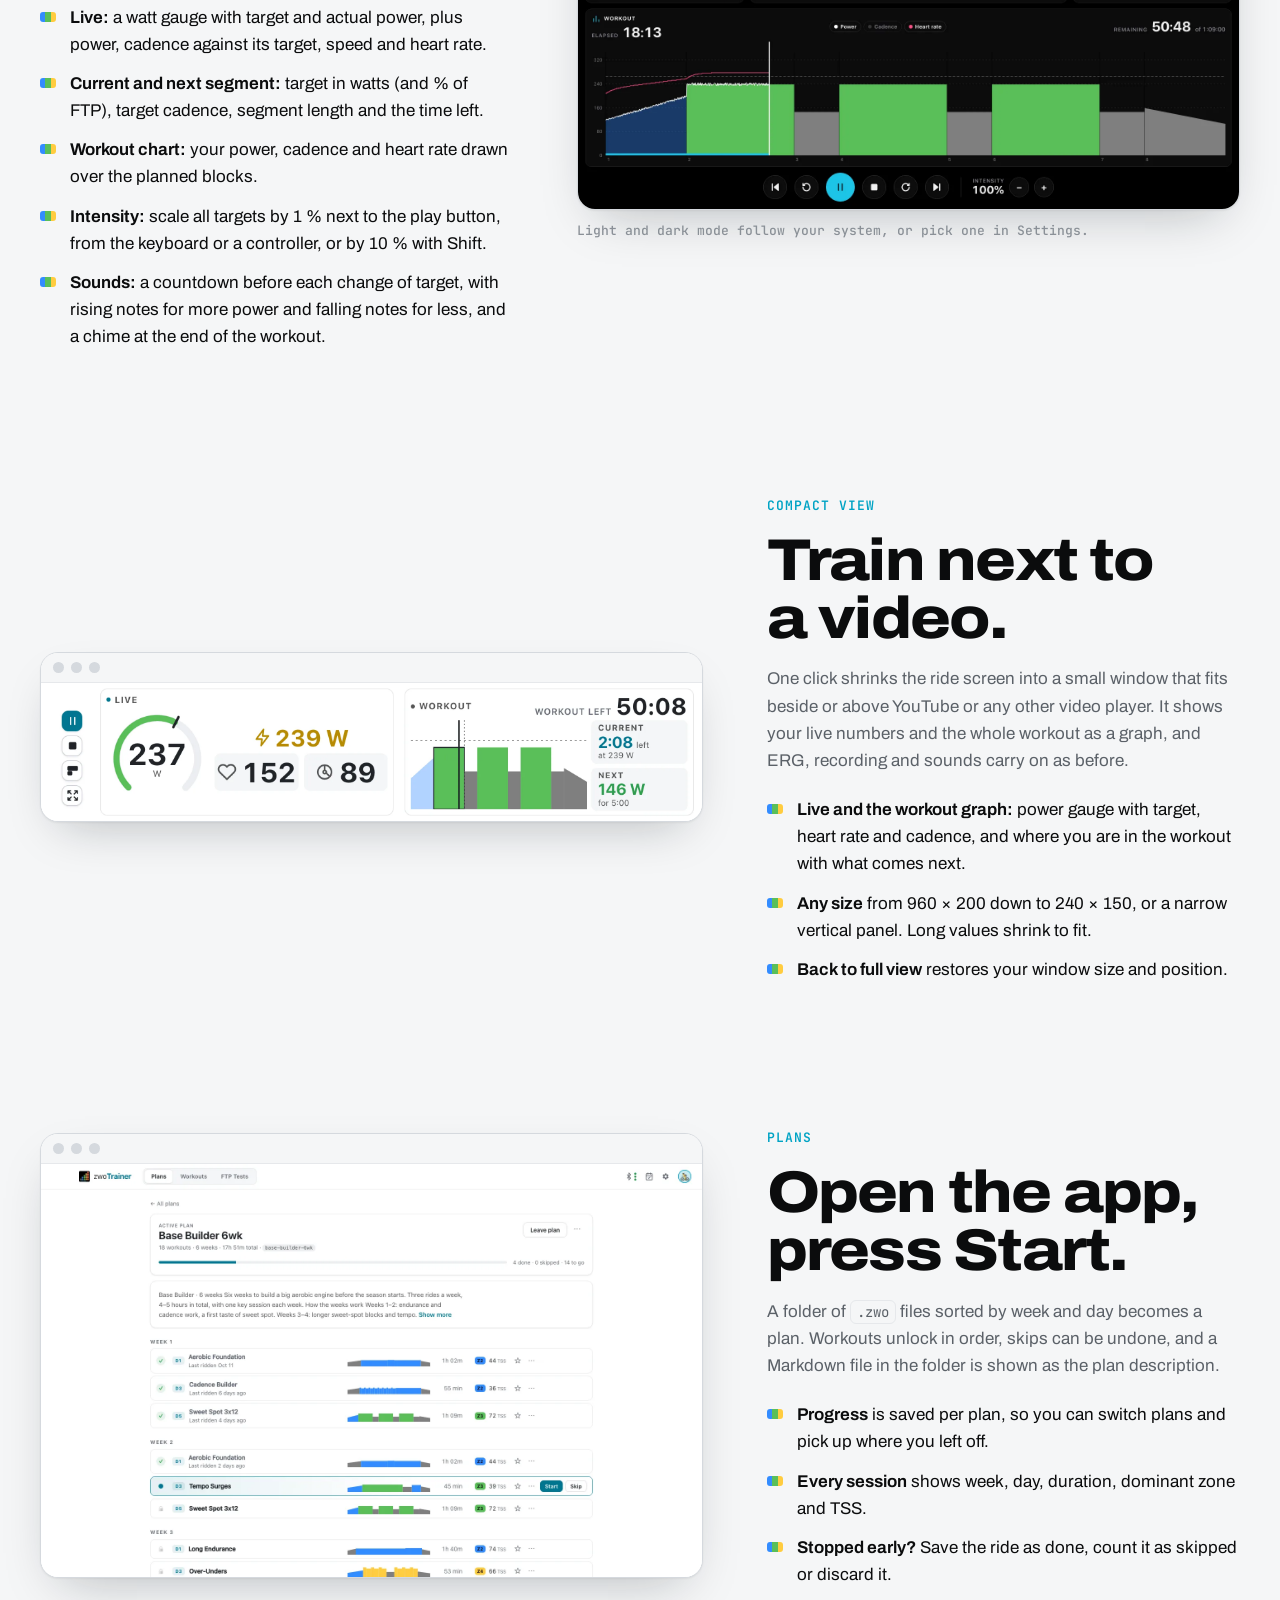
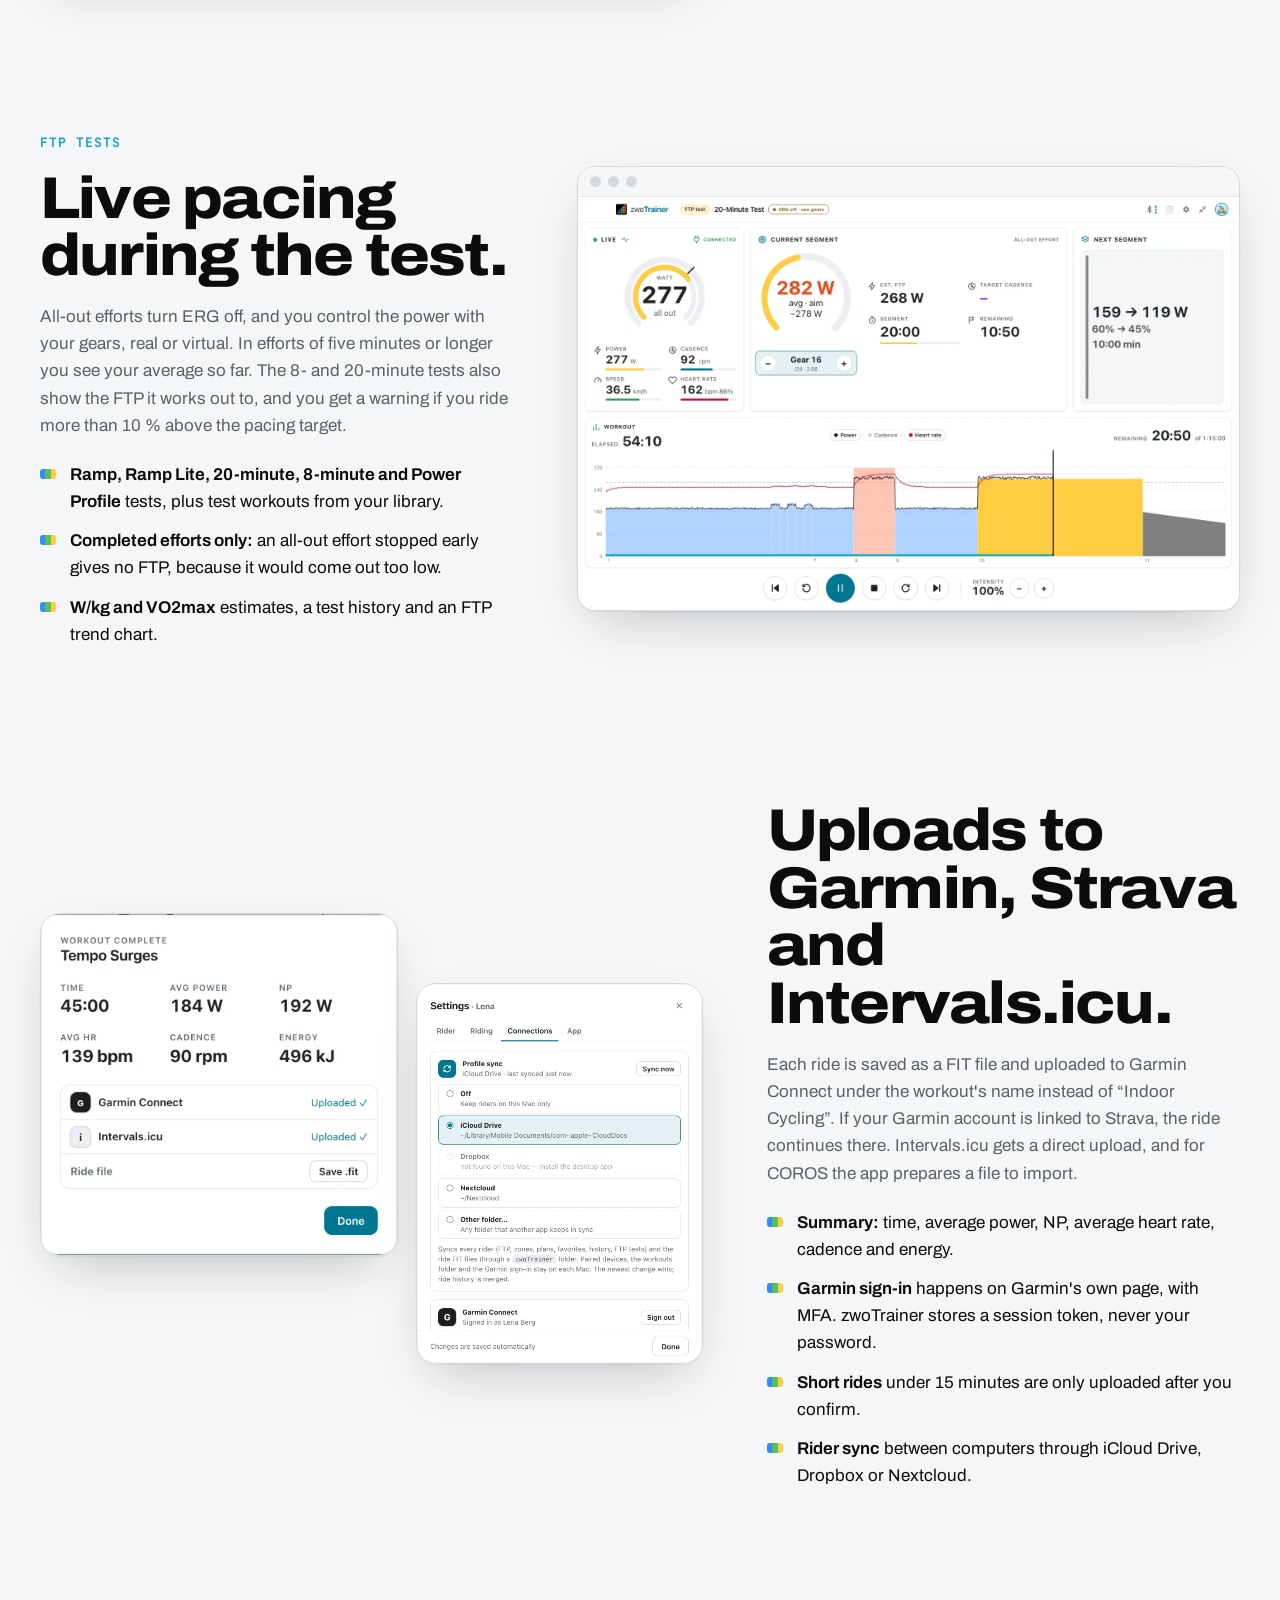
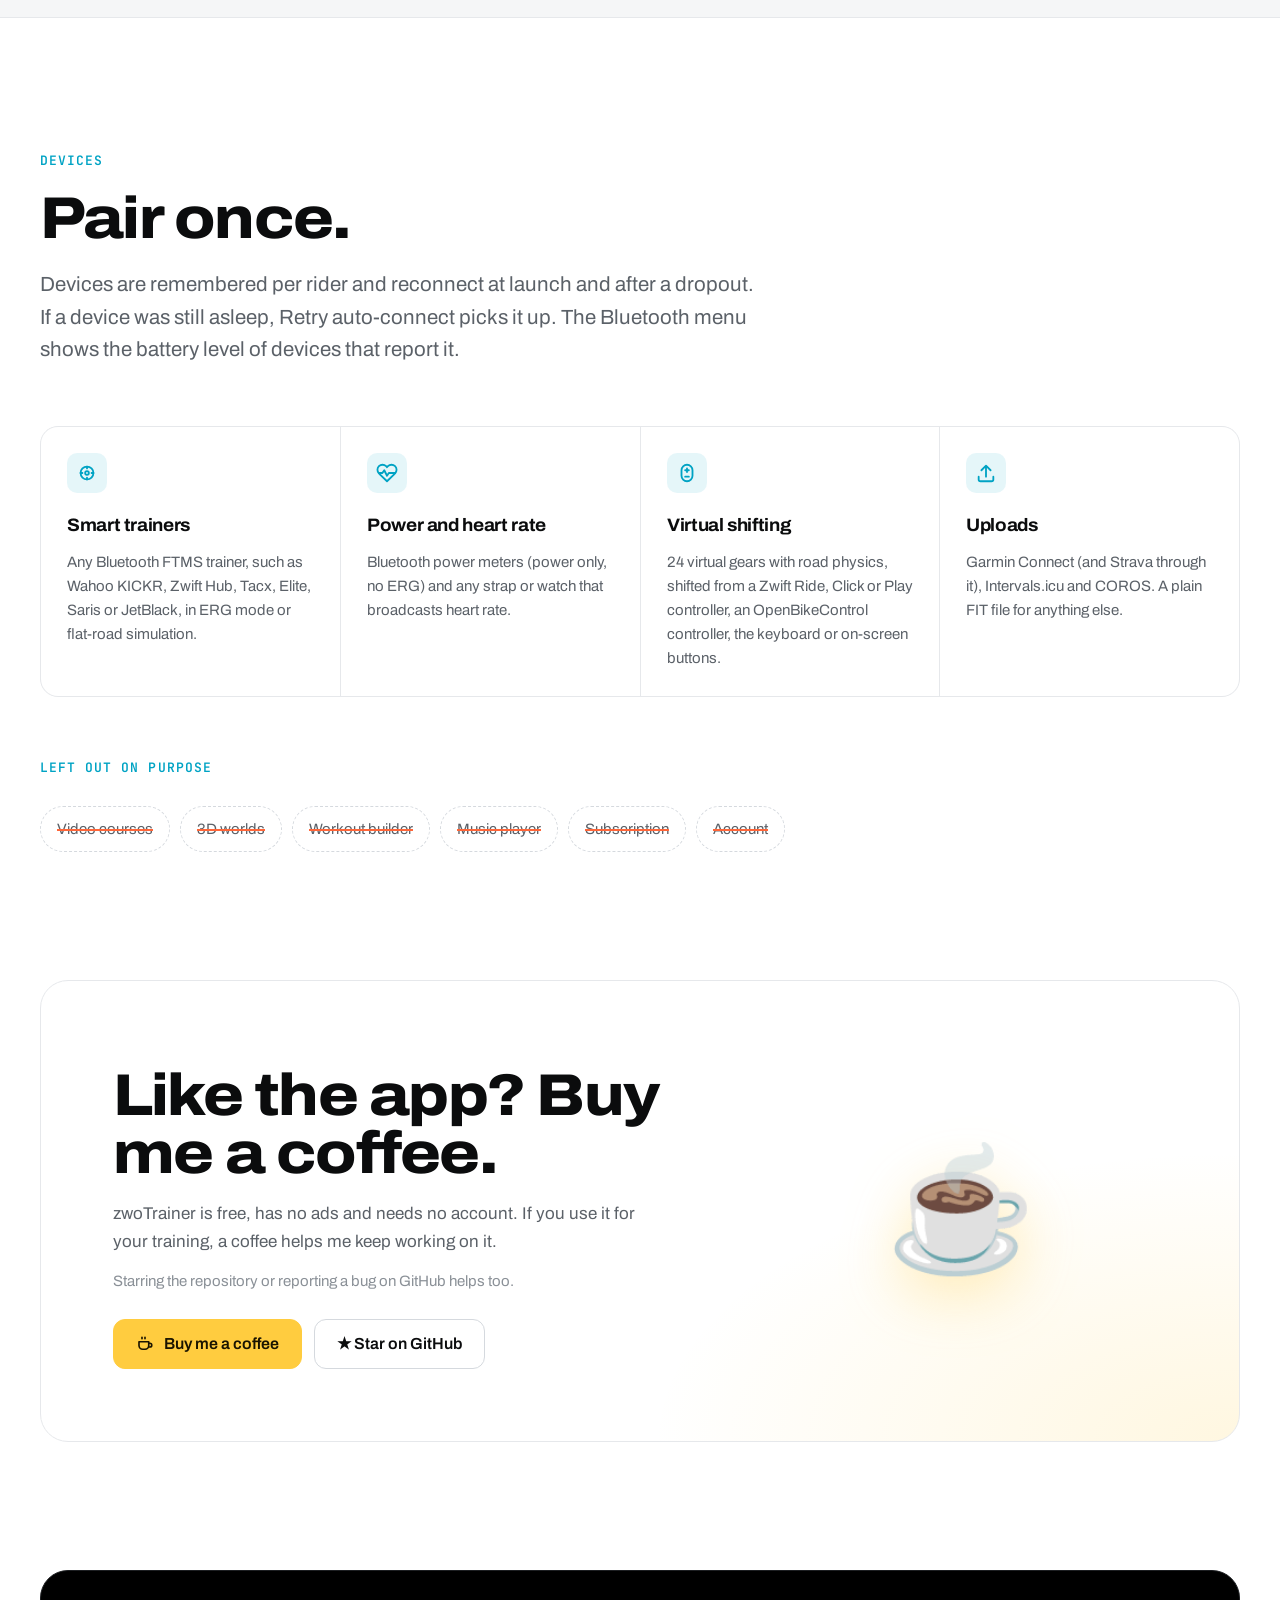
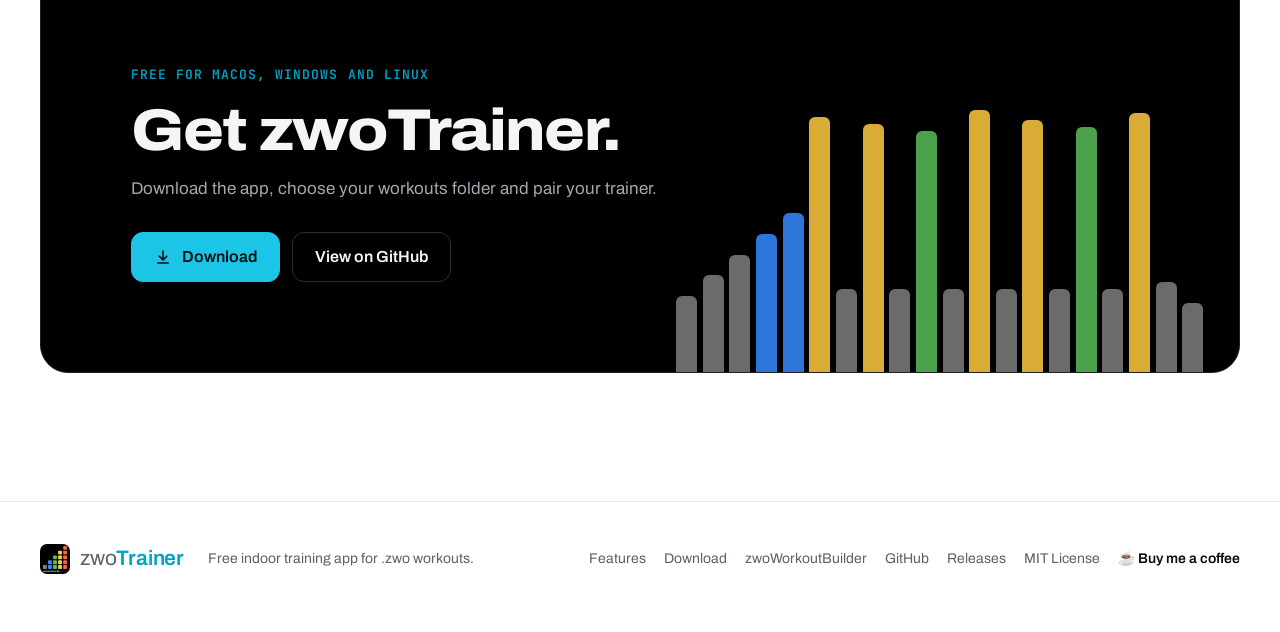
==== commit d435a7fe: "Retake website screenshots with watts-first segment targets Retakes ride, test-20min and test-20min-" ====
--- a/site/index.html
+++ b/site/index.html
@@ -37,7 +37,6 @@
 <section class="block">
   <div class="wrap">
     <div class="head rv">
-      <span class="eyebrow">Three modes</span>
       <h2 class="display">Plans, workouts and FTP&nbsp;tests.</h2>
       <p class="lead">The app opens on your next planned workout. The other two modes are one tab away.</p>
     </div>
@@ -58,7 +57,7 @@
         <p>Three panels sit above the workout chart. The numbers are large, the background is pure black or pure white, and the zone colours are the ones you know from Zwift.</p>
         <ul class="ticks">
           <li><b>Live:</b> a watt gauge with target and actual power, plus power, cadence against its target, speed and heart rate.</li>
-          <li><b>Current and next segment:</b> target in % and watts, target cadence, segment length and the time left.</li>
+          <li><b>Current and next segment:</b> target in watts (and % of FTP), target cadence, segment length and the time left.</li>
           <li><b>Workout chart:</b> your power, cadence and heart rate drawn over the planned blocks.</li>
           <li><b>Intensity:</b> scale all targets by 1 % next to the play button, from the keyboard or a controller, or by 10 % with Shift.</li>
           <li><b>Sounds:</b> a countdown before each change of target, with rising notes for more power and falling notes for less, and a chime at the end of the workout.</li>
@@ -111,7 +110,6 @@
 
     <div class="feature flip">
       <div class="copy rv">
-        <span class="eyebrow">After the ride</span>
         <h2 class="display">Uploads to Garmin, Strava and Intervals.icu.</h2>
         <p>Each ride is saved as a FIT file and uploaded to Garmin Connect under the workout's name instead of “Indoor Cycling”. If your Garmin account is linked to Strava, the ride continues there. Intervals.icu gets a direct upload, and for COROS the app prepares a file to import.</p>
         <ul class="ticks">
@@ -150,7 +148,6 @@
   <div class="wrap">
     <div class="support rv">
       <div class="support-copy">
-        <span class="eyebrow">Support zwoTrainer</span>
         <h2 class="display">Like the app? Buy me a&nbsp;coffee.</h2>
         <p>zwoTrainer is free, has no ads and needs no account. If you use it for your training, a coffee helps me keep working on it.</p>
         <p class="small-note">Starring the repository or reporting a bug on GitHub helps too.</p>
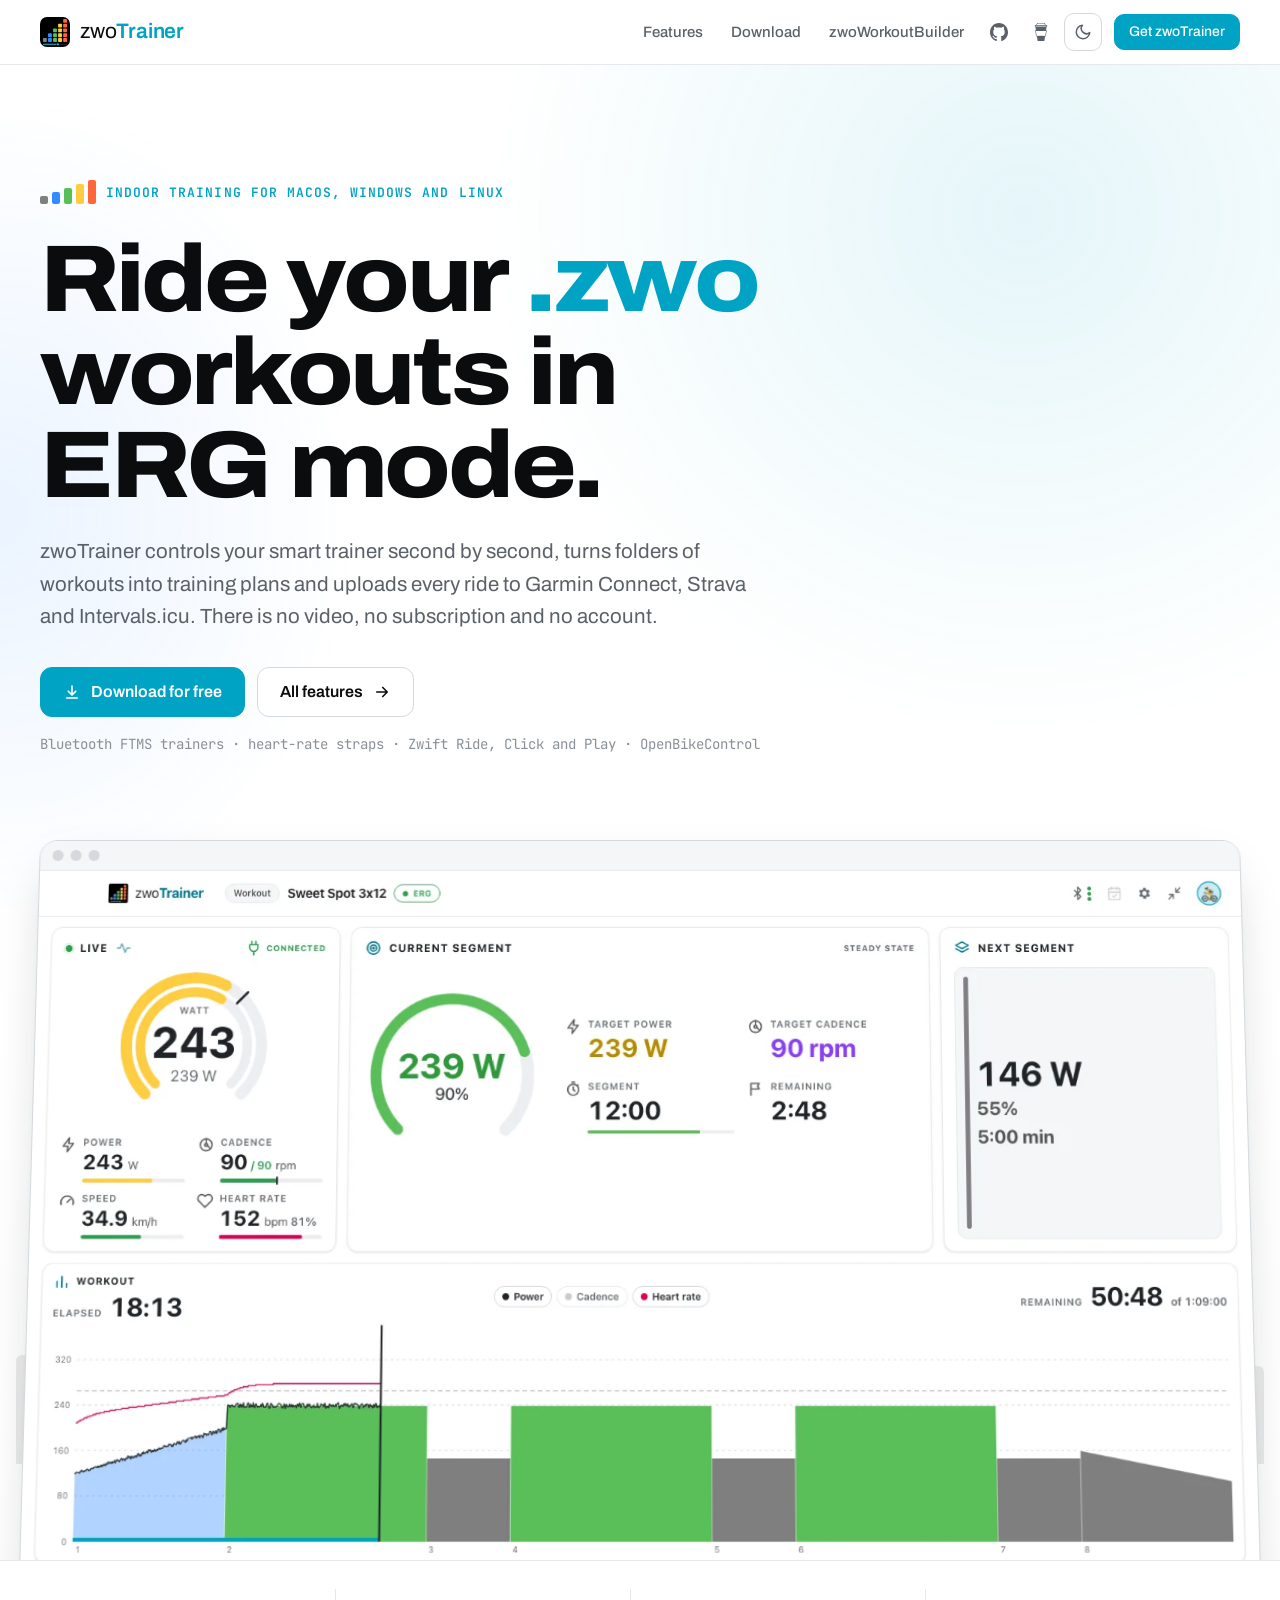
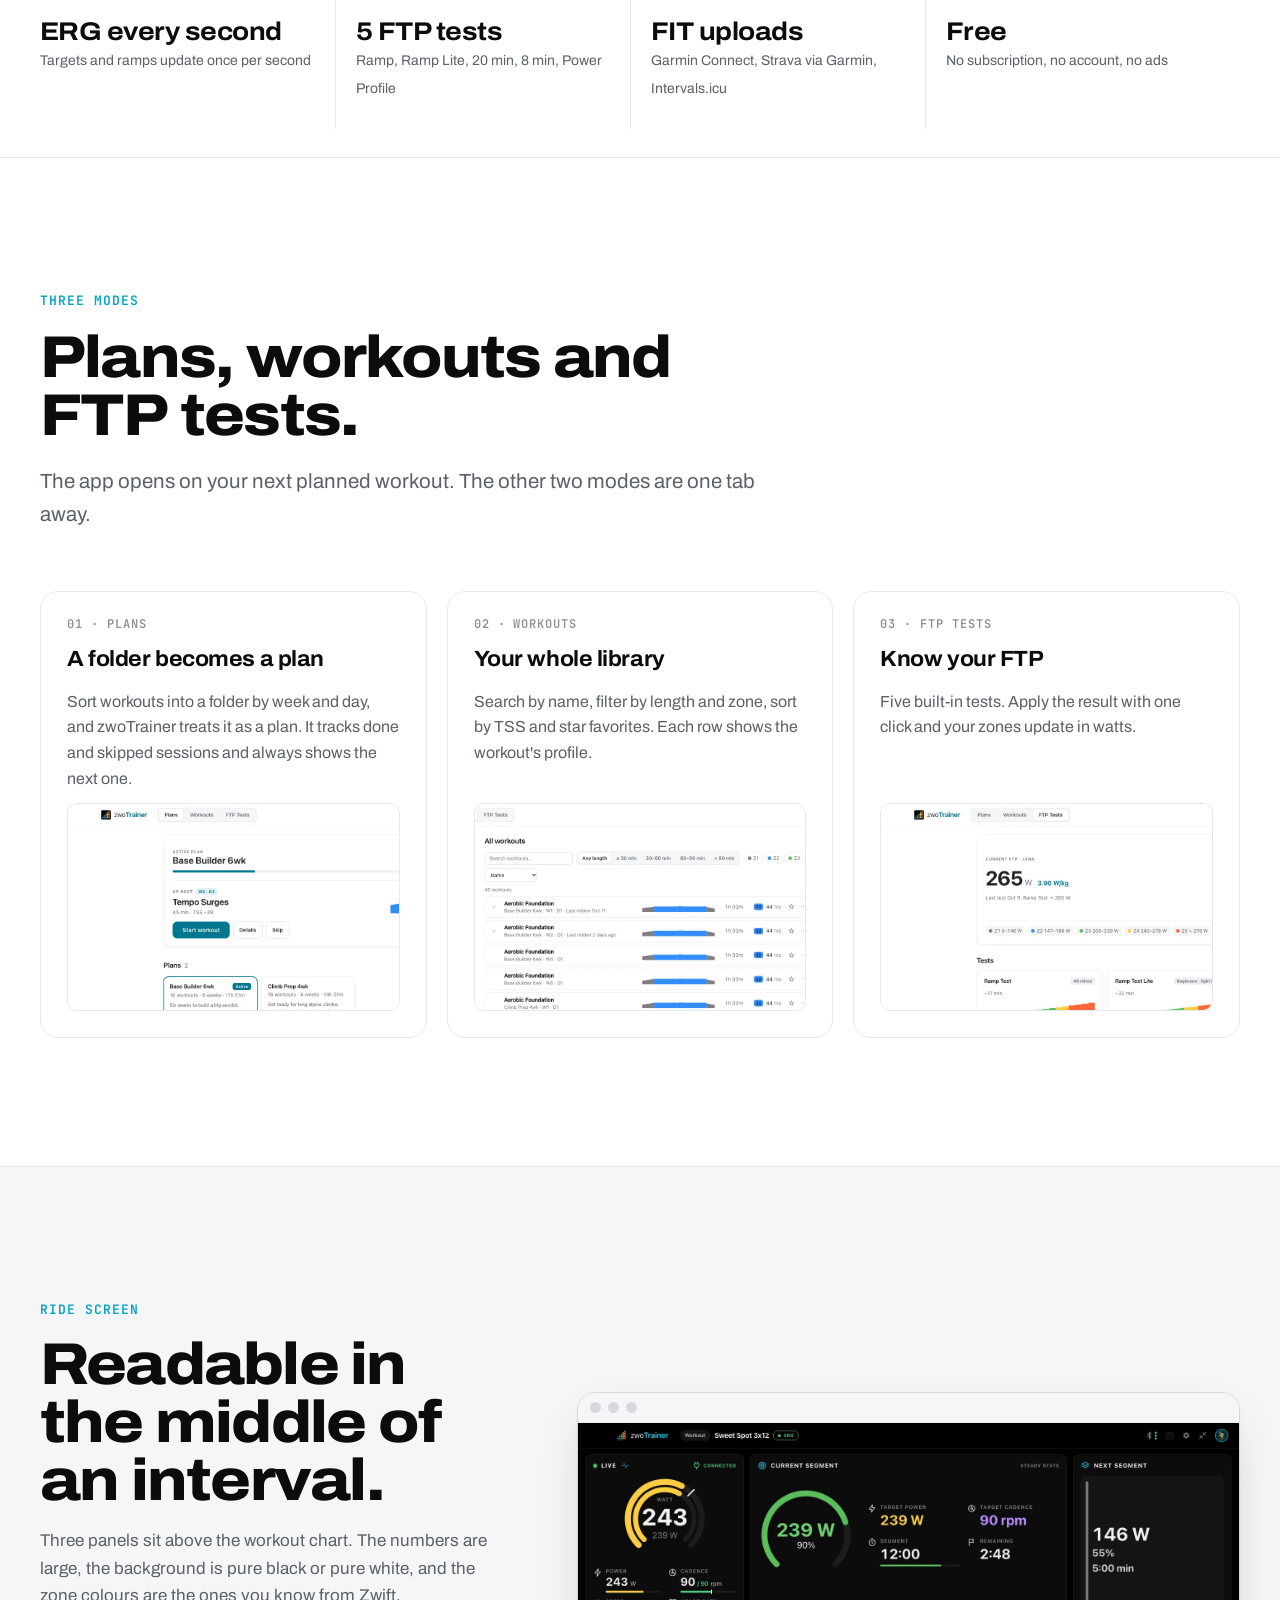
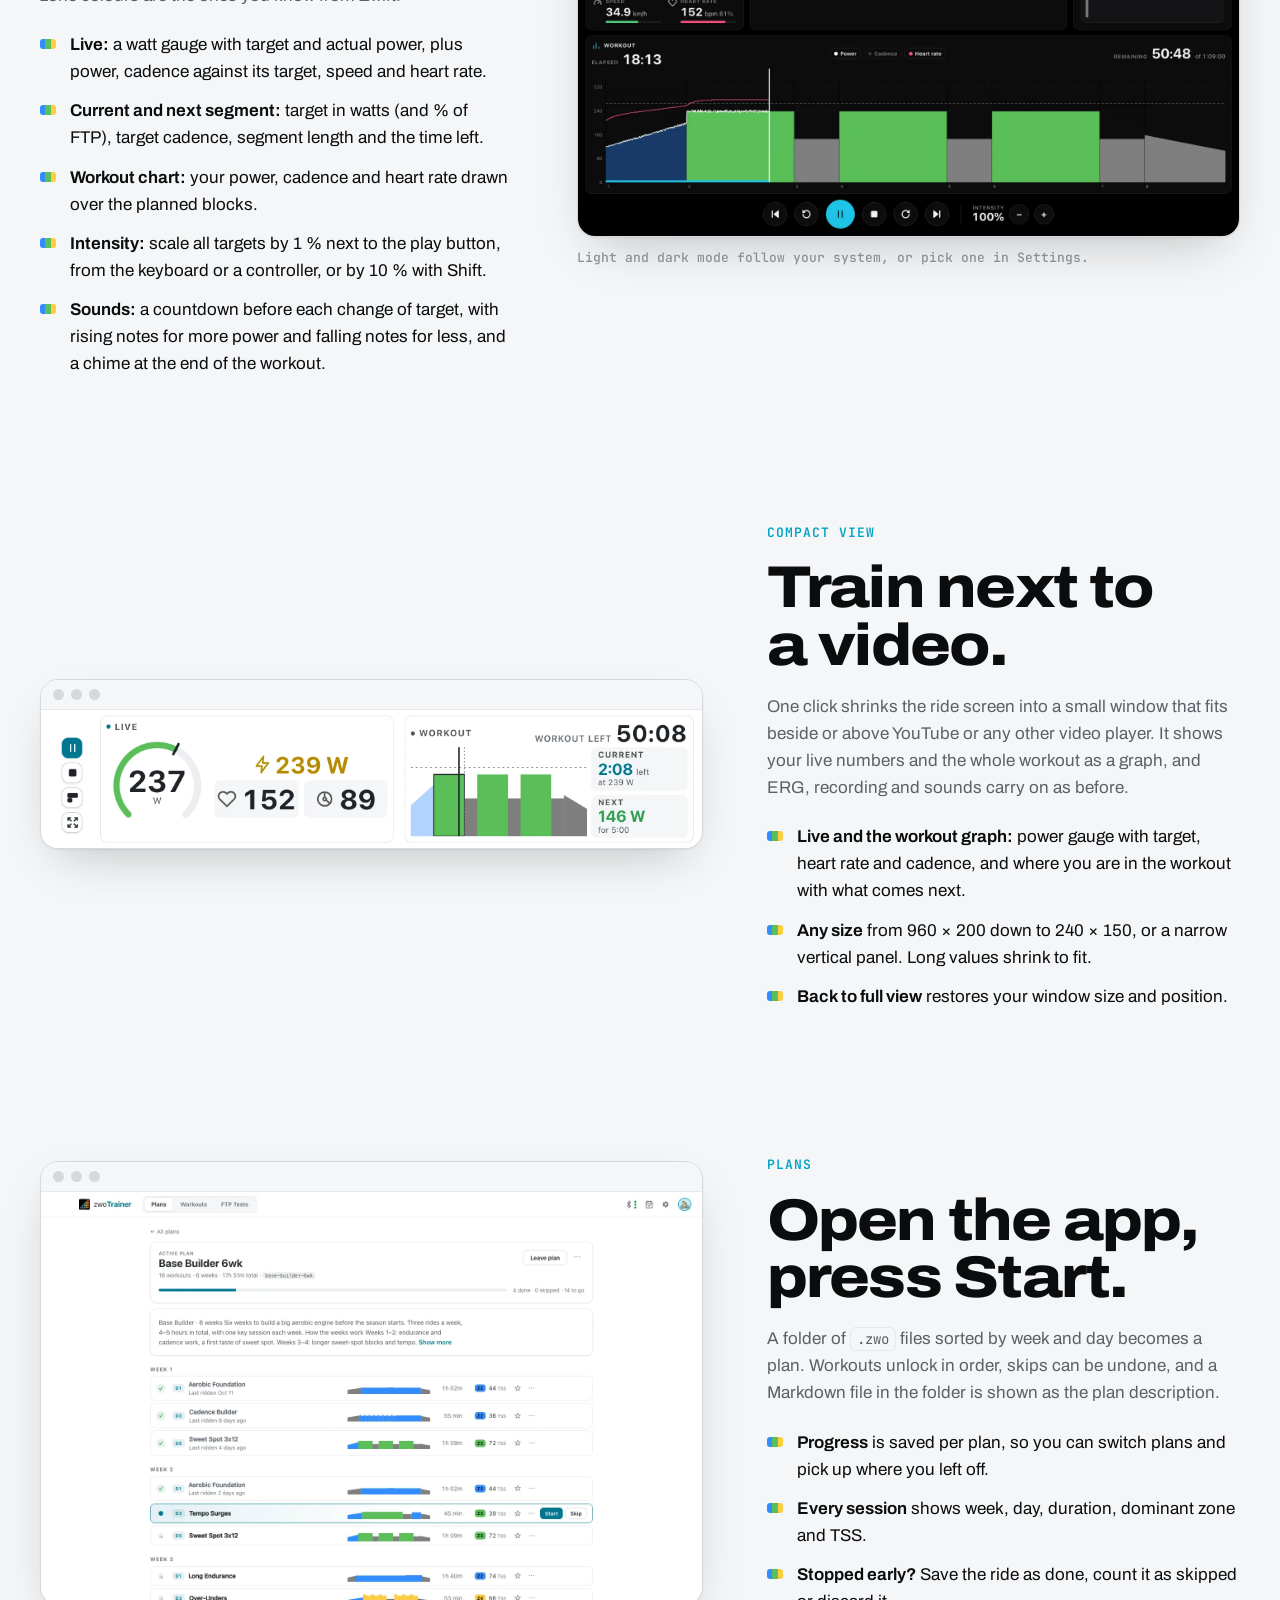
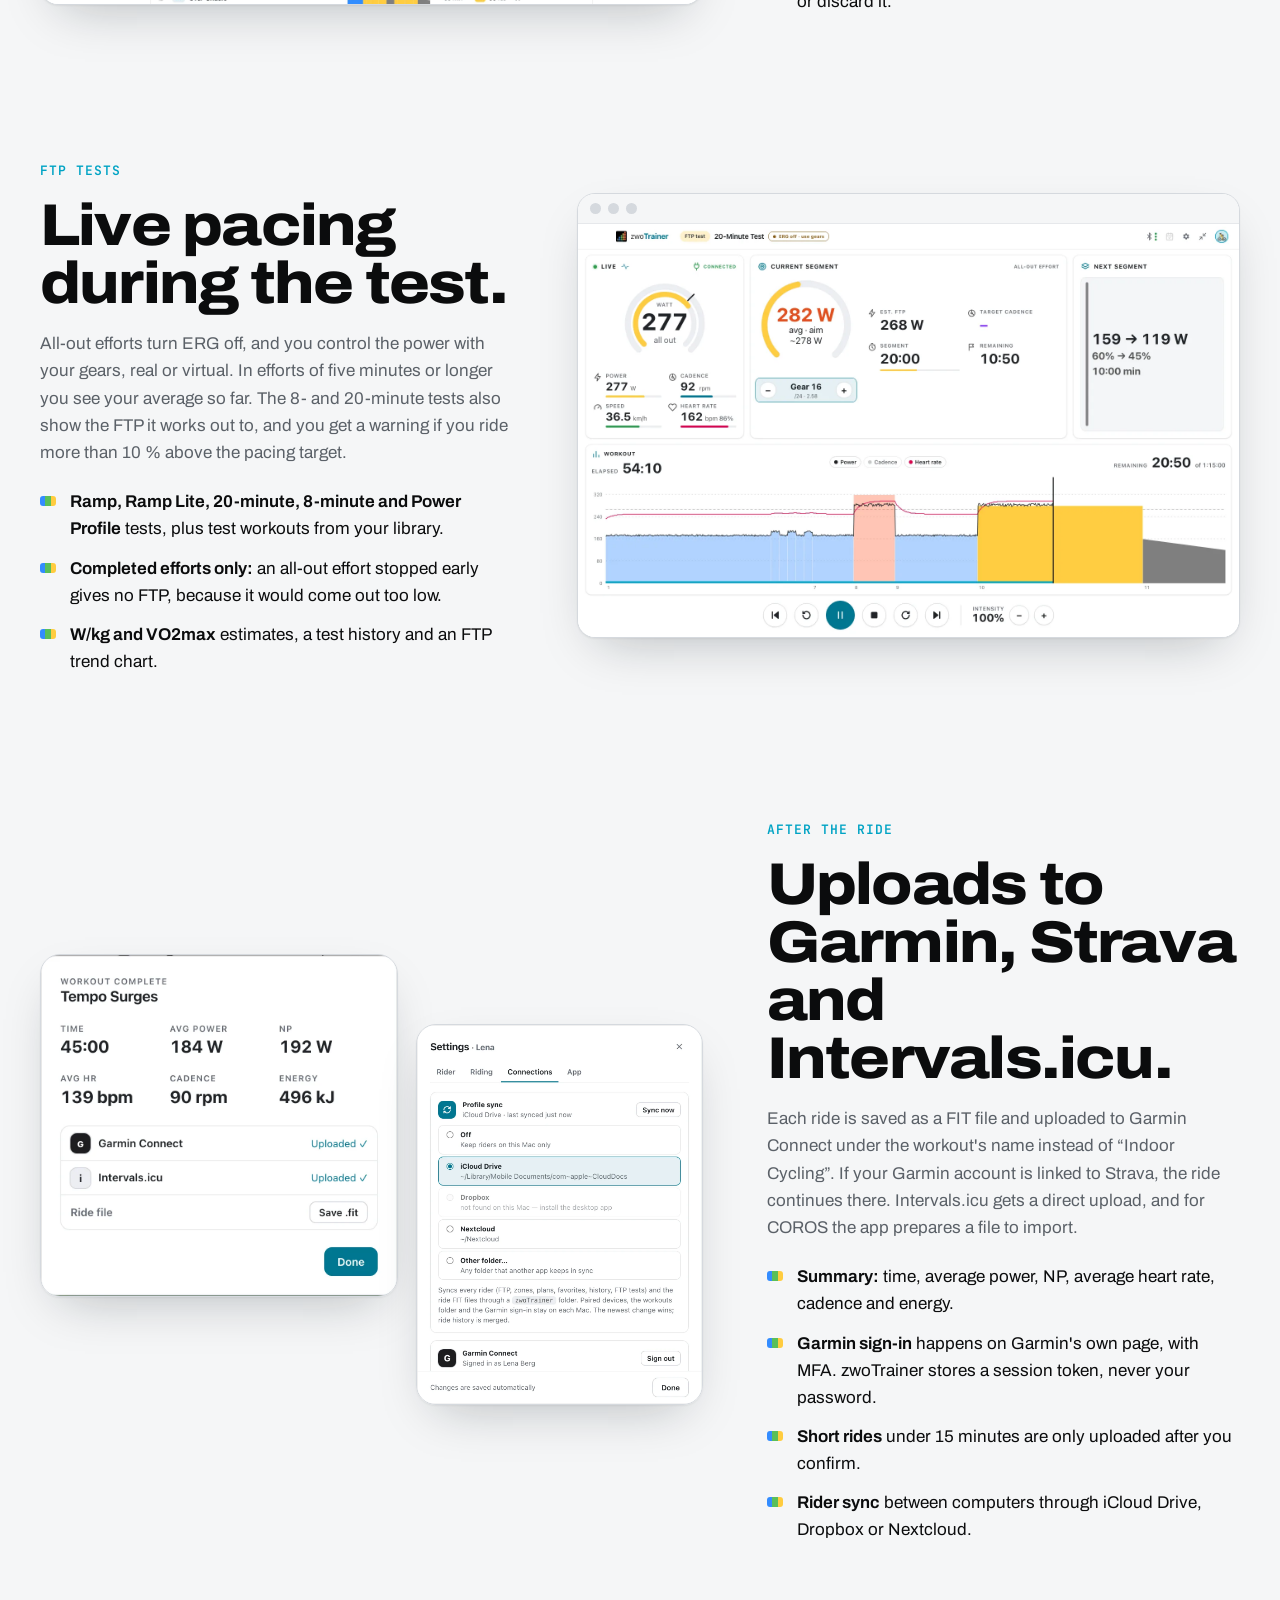
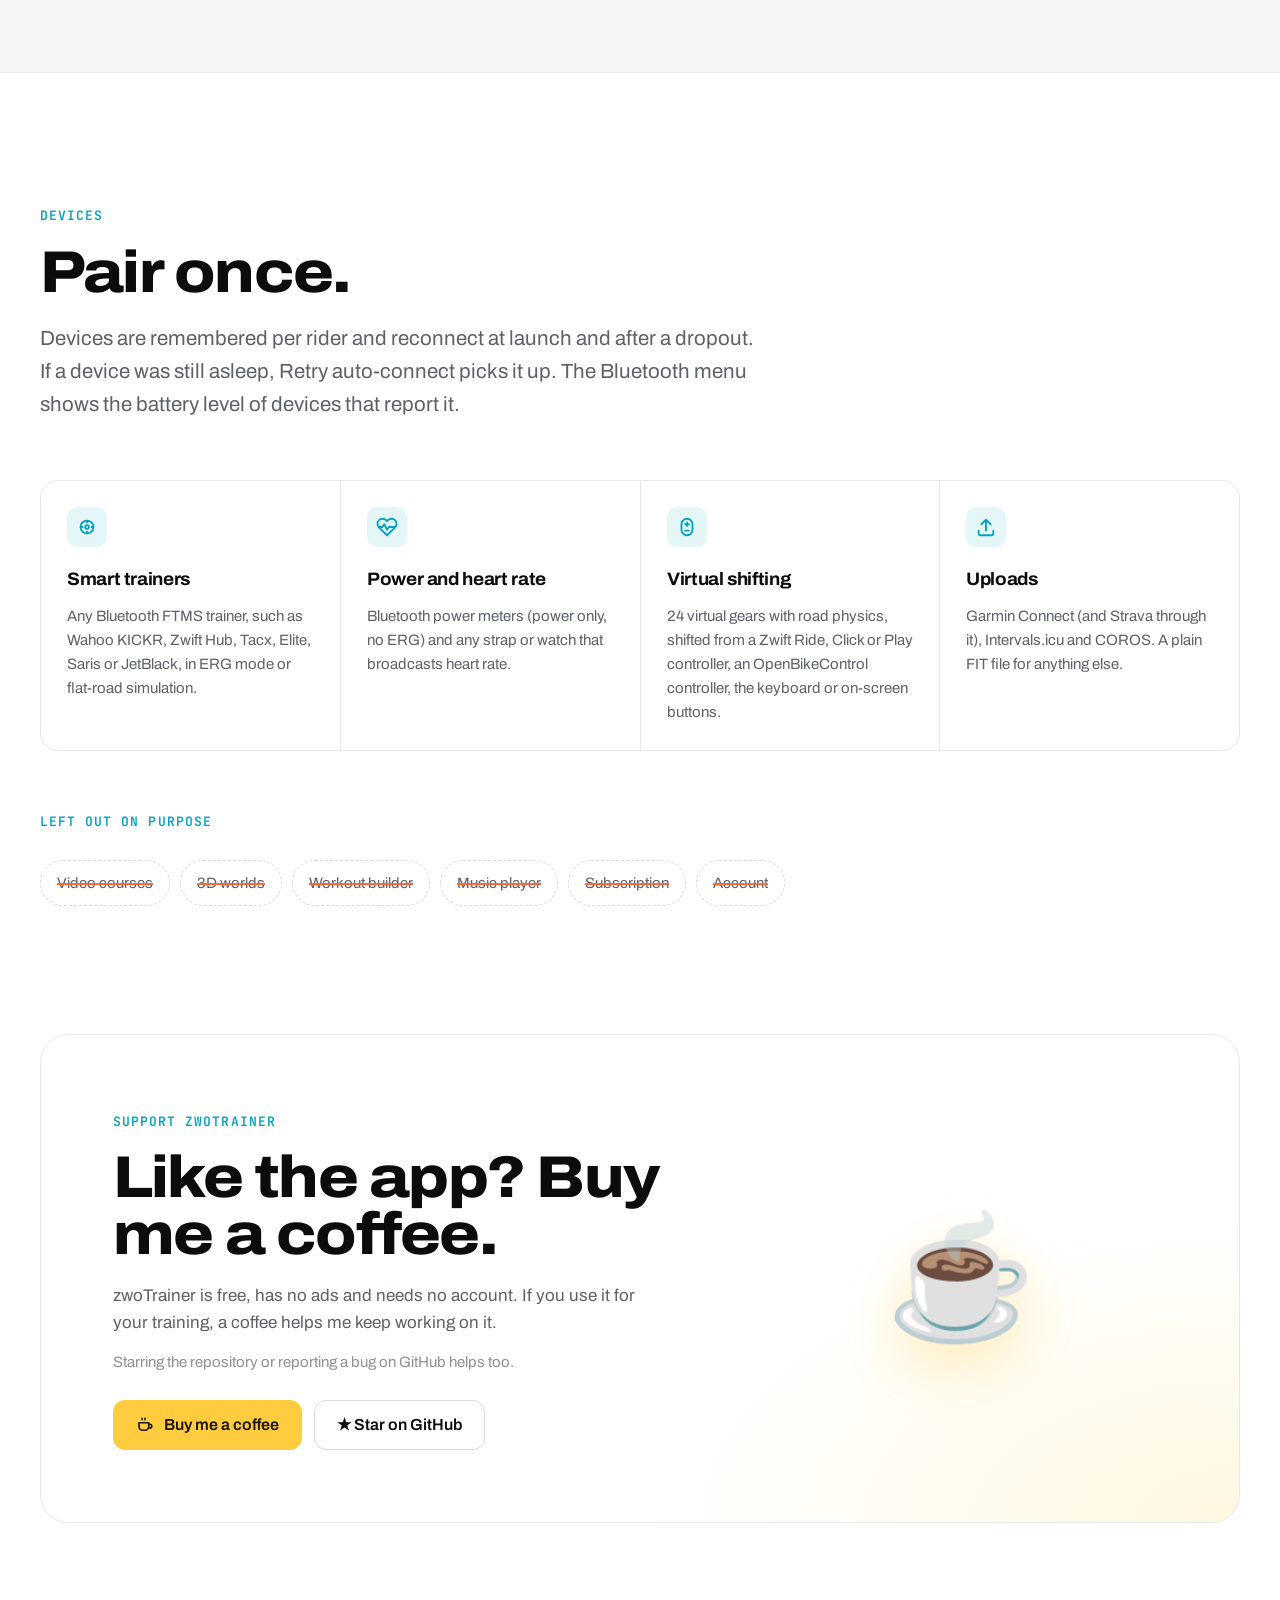
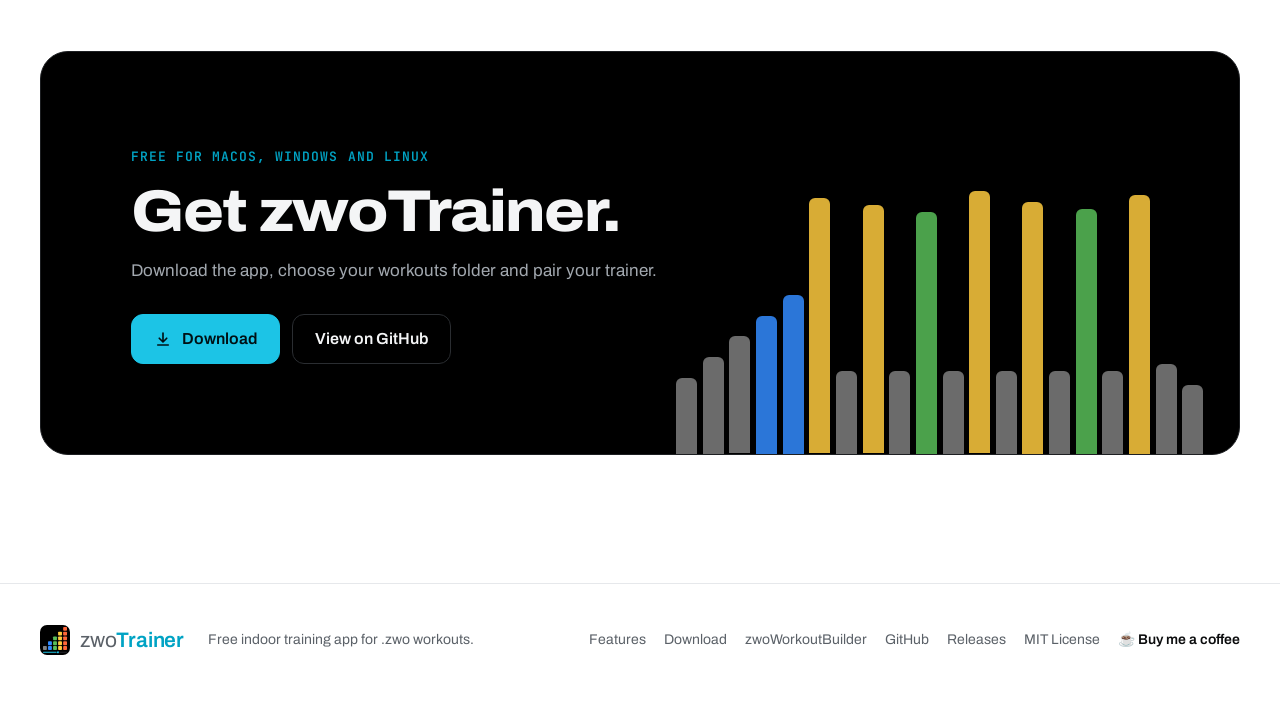
==== commit 602fec0a: "Retake website screenshots with watts-first segment targets Retakes ride, test-20min and test-20min-" ====
--- a/site/index.html
+++ b/site/index.html
@@ -37,6 +37,7 @@
 <section class="block">
   <div class="wrap">
     <div class="head rv">
+      <span class="eyebrow">Three modes</span>
       <h2 class="display">Plans, workouts and FTP&nbsp;tests.</h2>
       <p class="lead">The app opens on your next planned workout. The other two modes are one tab away.</p>
     </div>
@@ -110,6 +111,7 @@
 
     <div class="feature flip">
       <div class="copy rv">
+        <span class="eyebrow">After the ride</span>
         <h2 class="display">Uploads to Garmin, Strava and Intervals.icu.</h2>
         <p>Each ride is saved as a FIT file and uploaded to Garmin Connect under the workout's name instead of “Indoor Cycling”. If your Garmin account is linked to Strava, the ride continues there. Intervals.icu gets a direct upload, and for COROS the app prepares a file to import.</p>
         <ul class="ticks">
@@ -148,6 +150,7 @@
   <div class="wrap">
     <div class="support rv">
       <div class="support-copy">
+        <span class="eyebrow">Support zwoTrainer</span>
         <h2 class="display">Like the app? Buy me a&nbsp;coffee.</h2>
         <p>zwoTrainer is free, has no ads and needs no account. If you use it for your training, a coffee helps me keep working on it.</p>
         <p class="small-note">Starring the repository or reporting a bug on GitHub helps too.</p>
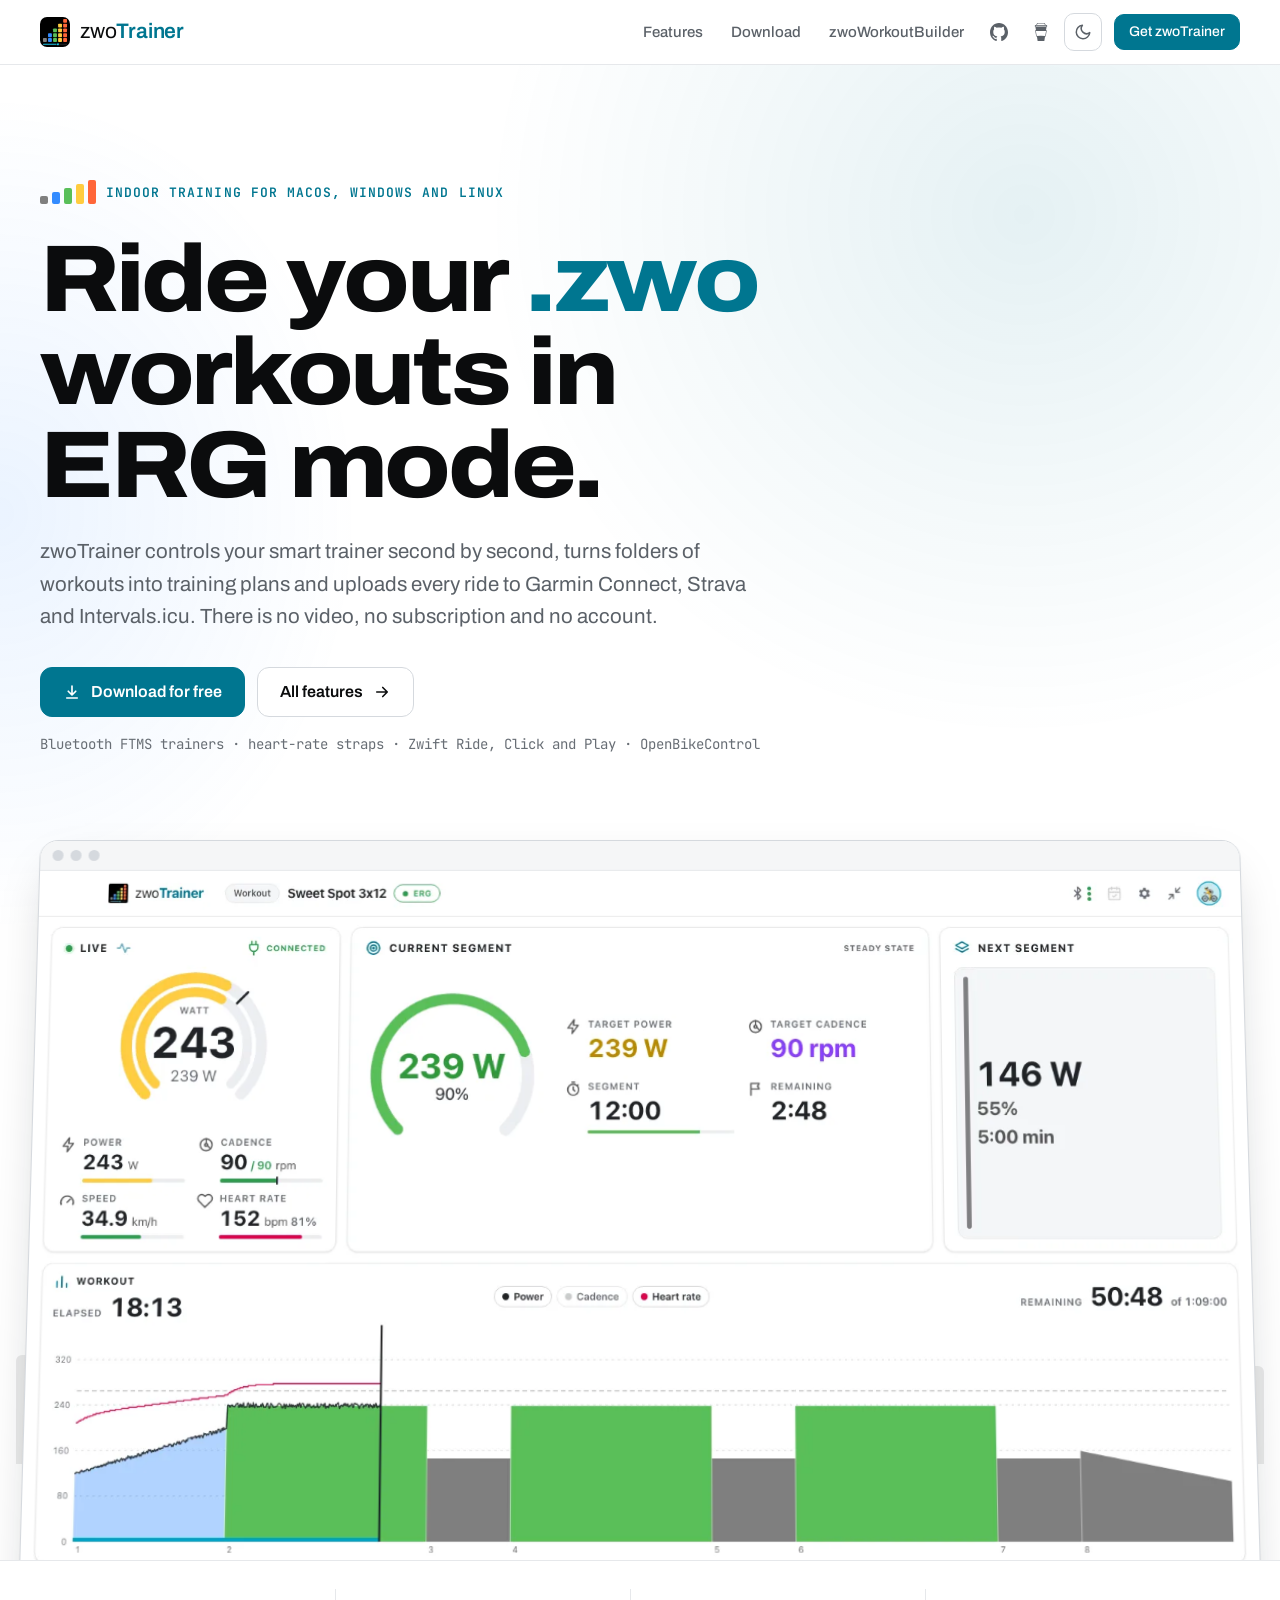
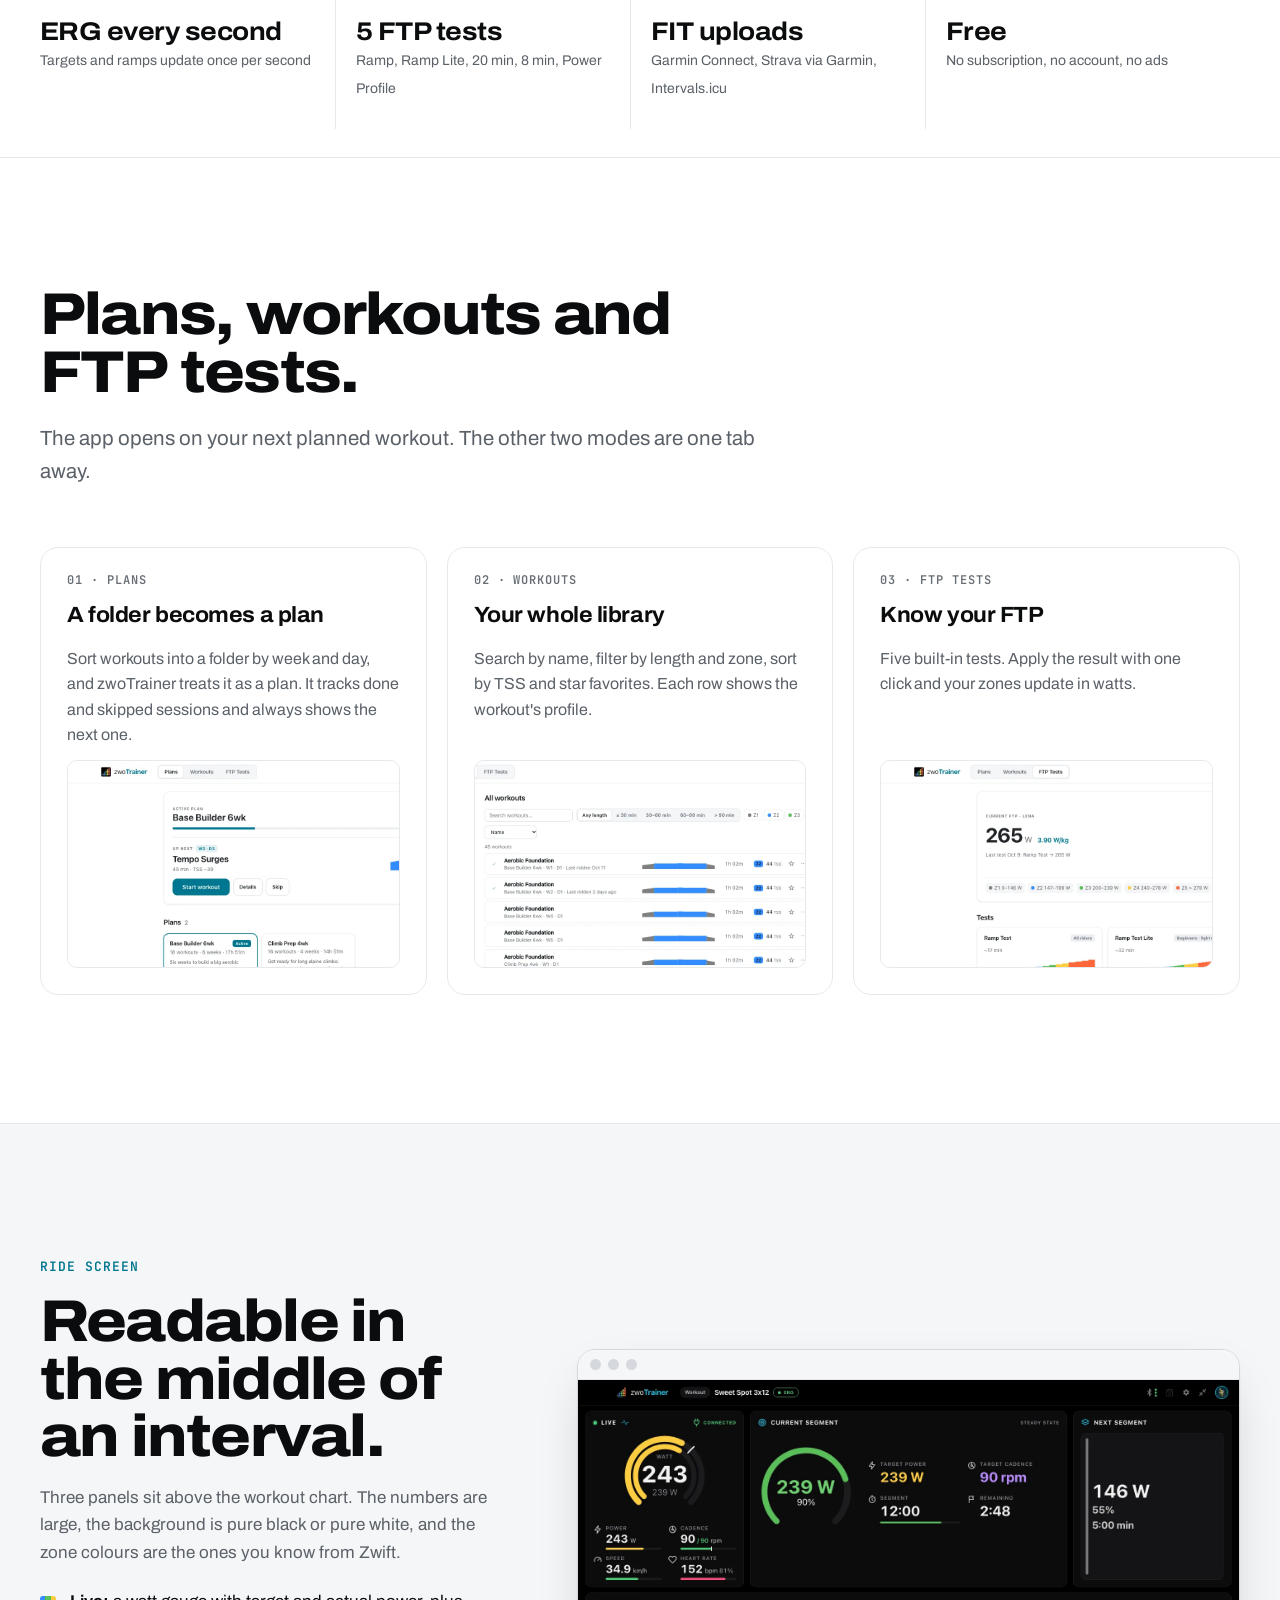
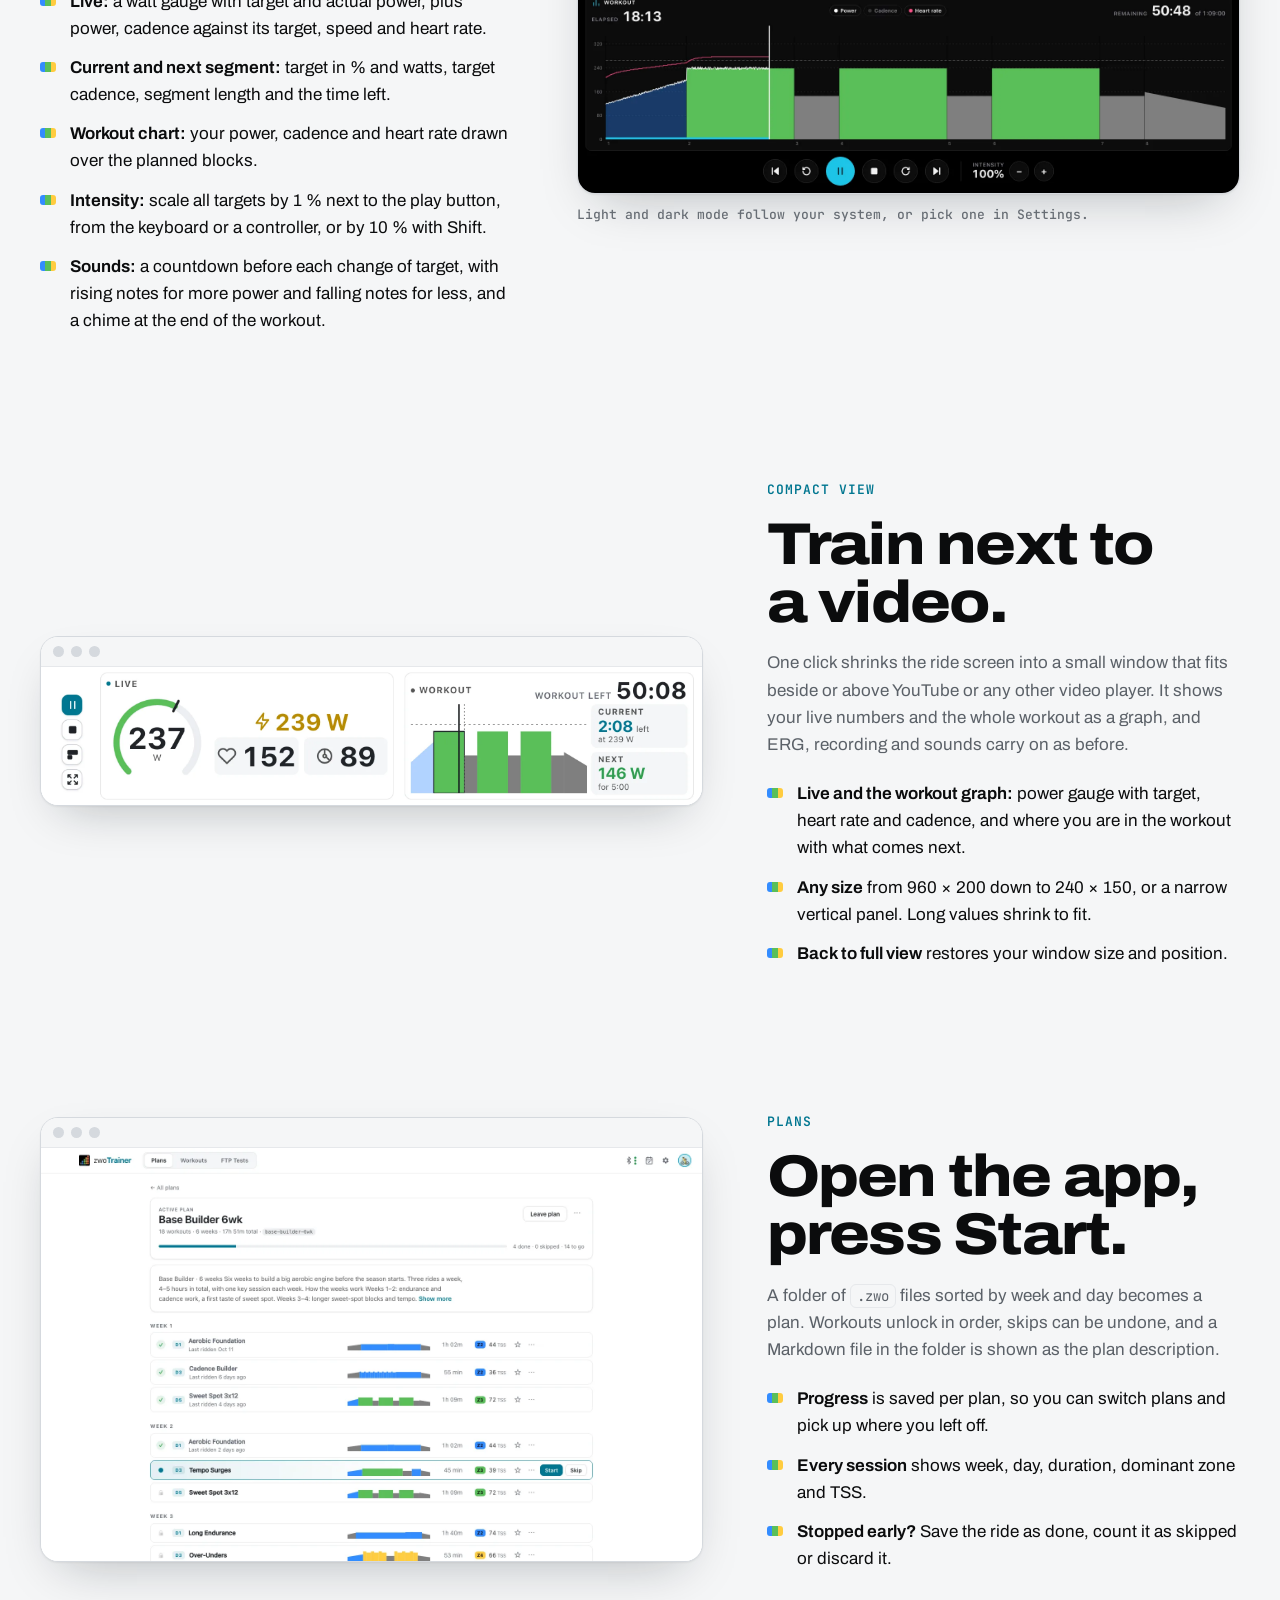
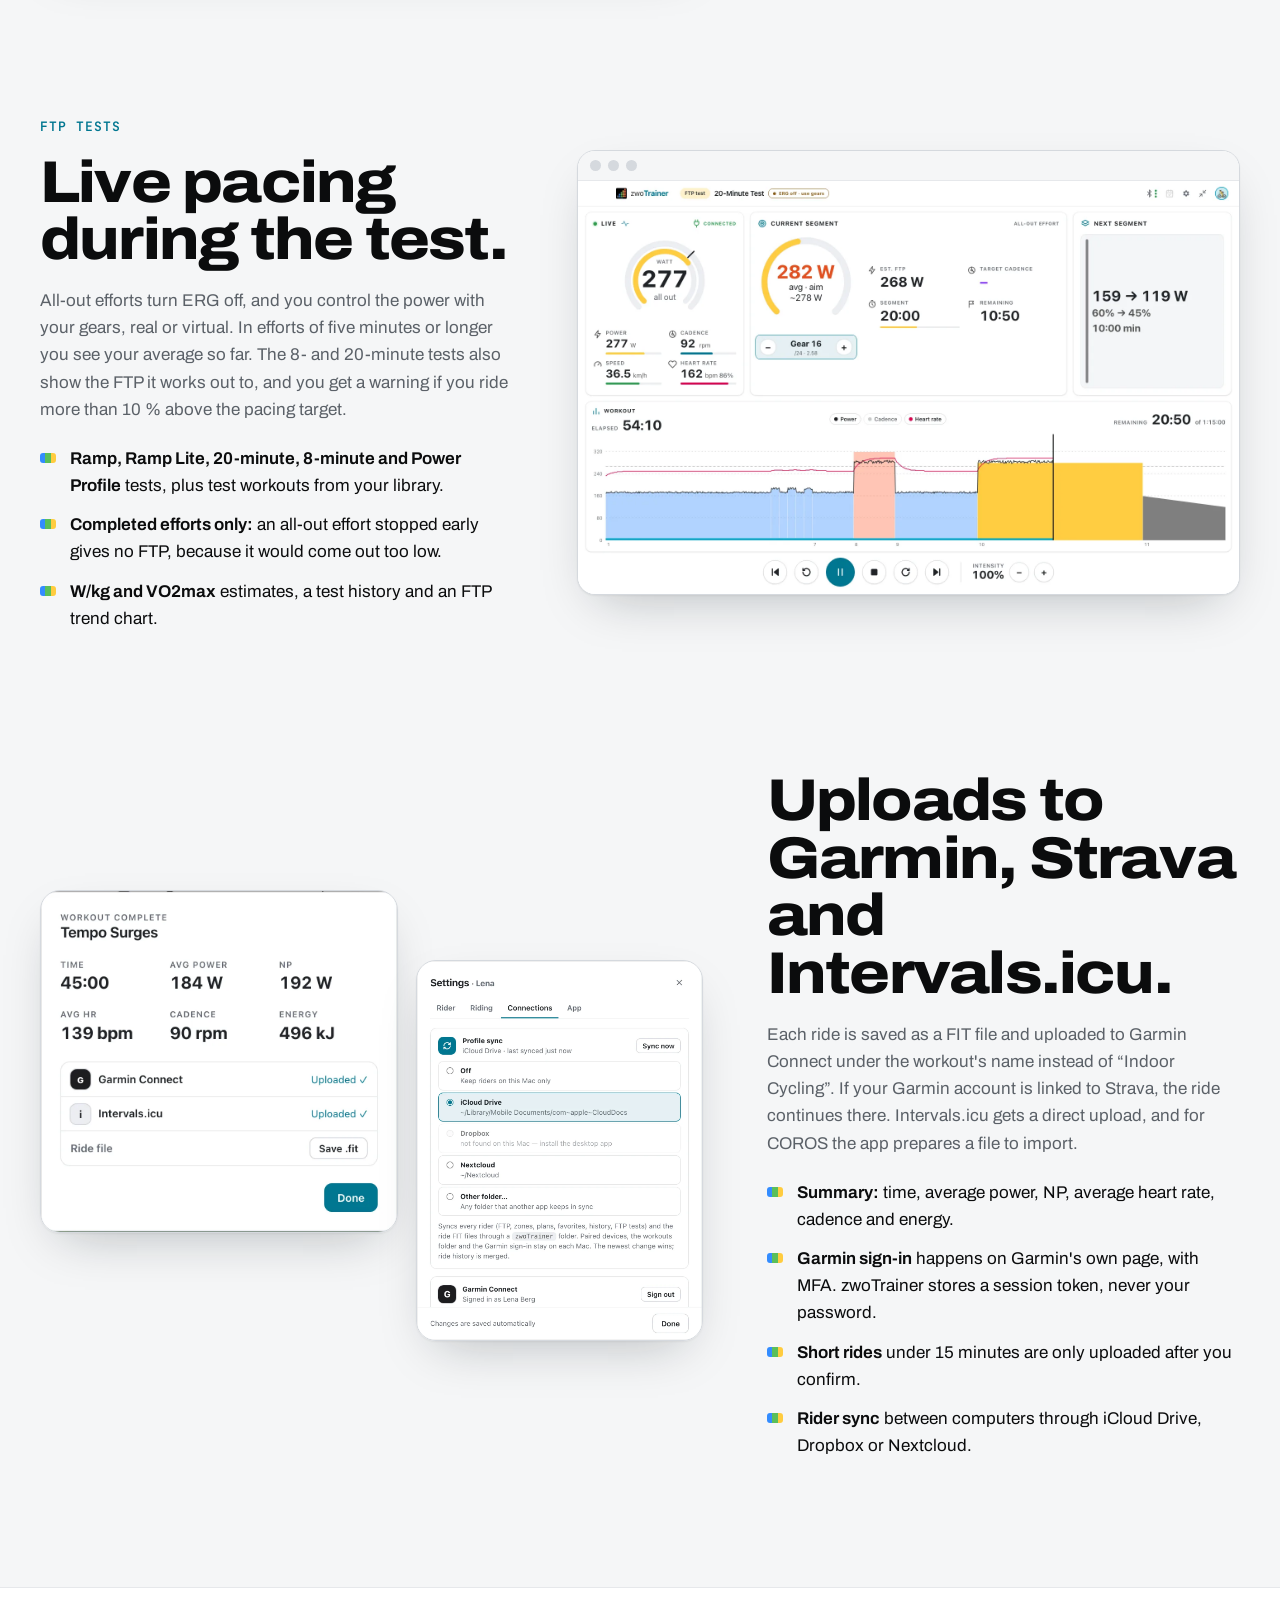
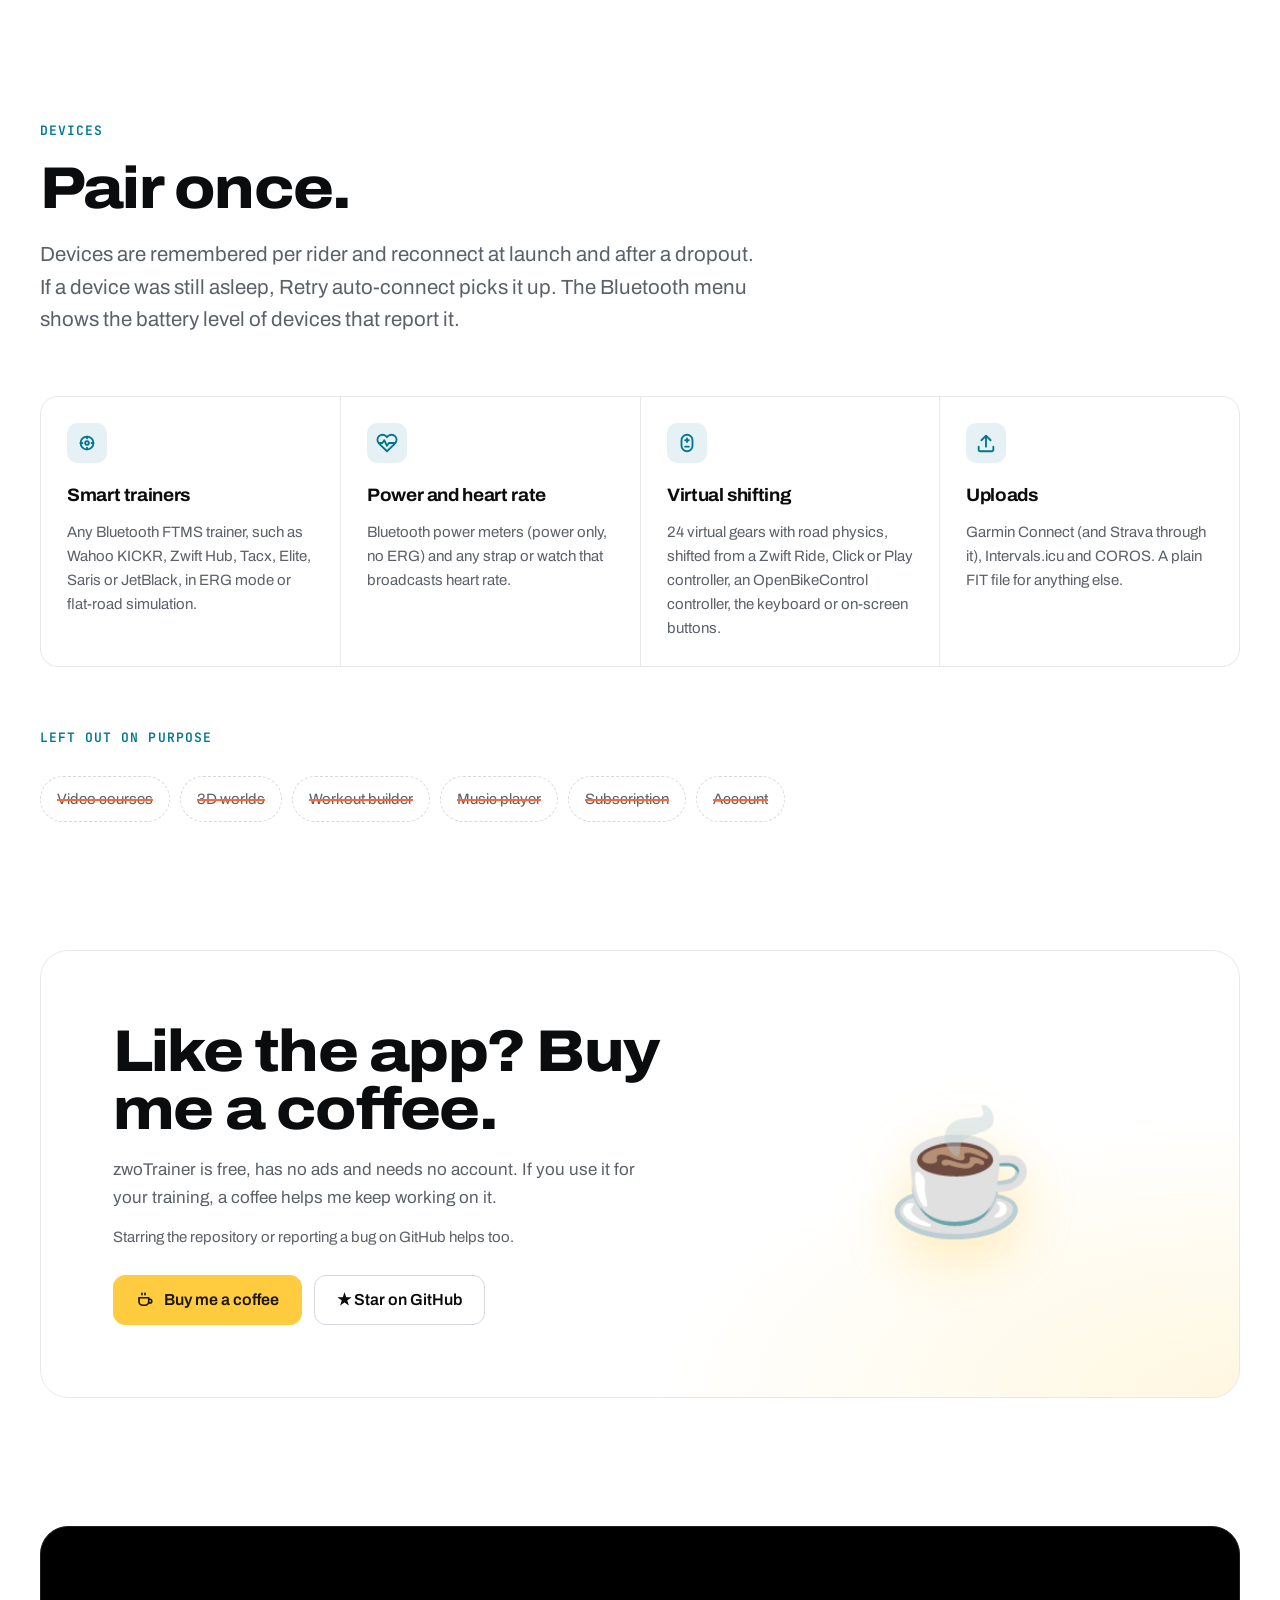
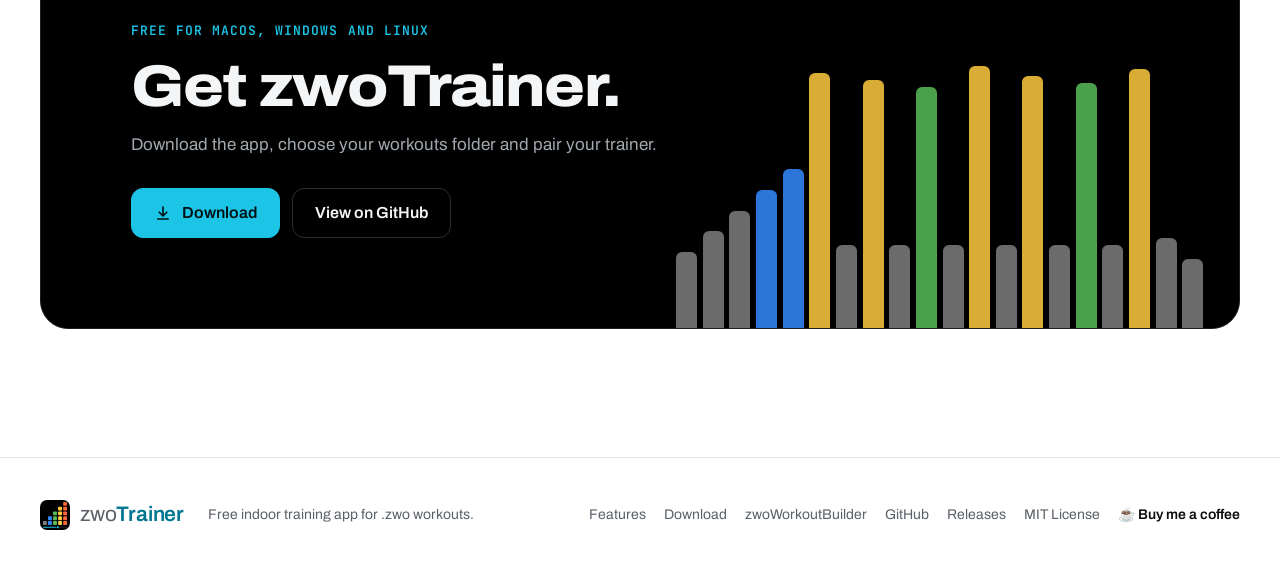
==== commit 93bce2b0: "Drop website section labels that repeat their heading Every hero and section opened with a small mon" ====
--- a/site/index.html
+++ b/site/index.html
@@ -37,7 +37,6 @@
 <section class="block">
   <div class="wrap">
     <div class="head rv">
-      <span class="eyebrow">Three modes</span>
       <h2 class="display">Plans, workouts and FTP&nbsp;tests.</h2>
       <p class="lead">The app opens on your next planned workout. The other two modes are one tab away.</p>
     </div>
@@ -58,7 +57,7 @@
         <p>Three panels sit above the workout chart. The numbers are large, the background is pure black or pure white, and the zone colours are the ones you know from Zwift.</p>
         <ul class="ticks">
           <li><b>Live:</b> a watt gauge with target and actual power, plus power, cadence against its target, speed and heart rate.</li>
-          <li><b>Current and next segment:</b> target in watts (and % of FTP), target cadence, segment length and the time left.</li>
+          <li><b>Current and next segment:</b> target in % and watts, target cadence, segment length and the time left.</li>
           <li><b>Workout chart:</b> your power, cadence and heart rate drawn over the planned blocks.</li>
           <li><b>Intensity:</b> scale all targets by 1 % next to the play button, from the keyboard or a controller, or by 10 % with Shift.</li>
           <li><b>Sounds:</b> a countdown before each change of target, with rising notes for more power and falling notes for less, and a chime at the end of the workout.</li>
@@ -111,7 +110,6 @@
 
     <div class="feature flip">
       <div class="copy rv">
-        <span class="eyebrow">After the ride</span>
         <h2 class="display">Uploads to Garmin, Strava and Intervals.icu.</h2>
         <p>Each ride is saved as a FIT file and uploaded to Garmin Connect under the workout's name instead of “Indoor Cycling”. If your Garmin account is linked to Strava, the ride continues there. Intervals.icu gets a direct upload, and for COROS the app prepares a file to import.</p>
         <ul class="ticks">
@@ -150,7 +148,6 @@
   <div class="wrap">
     <div class="support rv">
       <div class="support-copy">
-        <span class="eyebrow">Support zwoTrainer</span>
         <h2 class="display">Like the app? Buy me a&nbsp;coffee.</h2>
         <p>zwoTrainer is free, has no ads and needs no account. If you use it for your training, a coffee helps me keep working on it.</p>
         <p class="small-note">Starring the repository or reporting a bug on GitHub helps too.</p>
--- a/site/site.css
+++ b/site/site.css
@@ -7,10 +7,10 @@
   --line-2: #d5d9de;
   --text: #0b0c0d;
   --muted: #5b6168;
-  --faint: #8a9097;
-  --accent: #00a3c4;
+  --faint: #686e75;
+  --accent: #007690;   /* the app's light accent: white on it 5.3:1 */
   --accent-ink: #ffffff;
-  --accent-soft: rgba(0, 163, 196, .10);
+  --accent-soft: rgba(0, 118, 144, .10);
   --z1: #7f7f7f; --z2: #338cff; --z3: #59bf59; --z4: #ffcc3f; --z5: #ff6639;
   --shadow: 0 1px 2px rgba(0,0,0,.05), 0 20px 50px -20px rgba(10, 20, 30, .28);
   --radius: 18px;
@@ -22,17 +22,17 @@
 @media (prefers-color-scheme: dark) {
   :root:not([data-theme="light"]) {
     --bg: #000000; --bg-2: #0b0c0d; --card: #0e0f10; --line: #1d1f22; --line-2: #2a2d31;
-    --text: #f4f5f6; --muted: #a2a8af; --faint: #6d737a;
+    --text: #f4f5f6; --muted: #a2a8af; --faint: #868c93;
     --accent: #1cc4e6; --accent-ink: #001014; --accent-soft: rgba(28, 196, 230, .12);
-    --shadow: 0 0 0 1px rgba(255,255,255,.06), 0 30px 80px -30px rgba(28, 196, 230, .25);
+    --shadow: 0 0 0 1px rgba(255,255,255,.06), 0 30px 80px -30px rgba(0, 0, 0, .8);
     color-scheme: dark;
   }
 }
 :root[data-theme="dark"] {
   --bg: #000000; --bg-2: #0b0c0d; --card: #0e0f10; --line: #1d1f22; --line-2: #2a2d31;
-  --text: #f4f5f6; --muted: #a2a8af; --faint: #6d737a;
+  --text: #f4f5f6; --muted: #a2a8af; --faint: #868c93;
   --accent: #1cc4e6; --accent-ink: #001014; --accent-soft: rgba(28, 196, 230, .12);
-  --shadow: 0 0 0 1px rgba(255,255,255,.06), 0 30px 80px -30px rgba(28, 196, 230, .25);
+  --shadow: 0 0 0 1px rgba(255,255,255,.06), 0 30px 80px -30px rgba(0, 0, 0, .8);
   color-scheme: dark;
 }
 
@@ -47,6 +47,7 @@
 a { color: inherit; }
 .wrap { width: min(var(--w), 100% - 32px); margin-inline: auto; }
 .mono { font-family: var(--mono); }
+.sr-only { position: absolute; width: 1px; height: 1px; margin: -1px; padding: 0; overflow: hidden; clip-path: inset(50%); white-space: nowrap; border: 0; }
 .muted { color: var(--muted); }
 
 /* screenshots follow the site theme */
@@ -70,7 +71,7 @@
 .brand b { color: var(--accent); font-weight: 600; }
 .nav-links { display: flex; gap: 4px; margin-left: auto; align-items: center; }
 .nav-links a { display: inline-flex; align-items: center; text-decoration: none; color: var(--muted); font-weight: 500; font-size: 15px; padding: 8px 12px; border-radius: 10px; }
-.nav-links a:hover, .nav-links a[aria-current="page"] { color: var(--text); background: var(--bg-2); }
+.nav-links a:not(.btn):hover, .nav-links a[aria-current="page"] { color: var(--text); background: var(--bg-2); }
 .nav-links .btn { margin-left: 8px; }
 .nav-links a.ico { width: 38px; height: 38px; padding: 0; justify-content: center; }
 .nav-links a.ico svg { width: 18px; height: 18px; flex: none; }
@@ -112,6 +113,8 @@
 h1.display { font-size: clamp(44px, 7.4vw, 96px); letter-spacing: -.035em; }
 h2.display { font-size: clamp(34px, 4.6vw, 60px); letter-spacing: -.03em; }
 h3 { font-size: 22px; font-weight: 700; font-stretch: 105%; }
+/* a section heading without a label above it starts flush */
+h2.display:first-child { margin-top: 0; }
 .lead { font-size: clamp(18px, 1.6vw, 21px); color: var(--muted); max-width: 60ch; }
 .hl { color: var(--accent); }
 
@@ -216,7 +219,8 @@
 .nots span { padding: 10px 16px; border-radius: 999px; border: 1px dashed var(--line-2); color: var(--muted); font-size: 15px; text-decoration: line-through; text-decoration-color: var(--z5); text-decoration-thickness: 2px; }
 
 /* big CTA */
-.final { position: relative; overflow: hidden; border-radius: 28px; padding: clamp(40px, 7vw, 90px); background: #000; color: #f4f5f6; border: 1px solid #1d1f22; }
+/* always dark, so it always uses the dark accent */
+.final { --accent: #1cc4e6; --accent-ink: #001014; position: relative; overflow: hidden; border-radius: 28px; padding: clamp(40px, 7vw, 90px); background: #000; color: #f4f5f6; border: 1px solid #1d1f22; }
 .final .bars { position: absolute; right: 3%; bottom: 0; width: 44%; height: 86%; display: flex; align-items: flex-end; gap: 6px; opacity: .85; }
 .final .bars i { flex: 1; border-radius: 6px 6px 0 0; }
 .final .copy { position: relative; max-width: 560px; }
@@ -248,7 +252,7 @@
 .deep .side p { color: var(--muted); margin: 0; }
 .cards { display: grid; grid-template-columns: 1fr 1fr; gap: 14px; margin-top: 28px; }
 .card { border: 1px solid var(--line); border-radius: 14px; padding: 20px; background: var(--card); }
-.card h4 { margin: 0 0 6px; font-size: 16px; font-weight: 650; }
+.card h3 { margin: 0 0 6px; font-size: 16px; font-weight: 650; font-stretch: 100%; letter-spacing: normal; }
 .card p { margin: 0; color: var(--muted); font-size: 15px; }
 @media (max-width: 900px) { .deep .grid { grid-template-columns: 1fr; } }
 @media (max-width: 600px) { .cards { grid-template-columns: 1fr; } }
@@ -273,7 +277,7 @@
 .howto { counter-reset: s; display: grid; grid-template-columns: repeat(4, 1fr); gap: 18px; }
 .howto li { list-style: none; counter-increment: s; border-top: 3px solid var(--c, var(--accent)); padding-top: 18px; }
 .howto li::before { content: "0" counter(s); font: 600 13px/1 var(--mono); color: var(--faint); display: block; margin-bottom: 12px; }
-.howto h4 { margin: 0 0 6px; font-size: 18px; }
+.howto h3 { margin: 0 0 6px; font-size: 18px; font-weight: 700; font-stretch: 100%; letter-spacing: normal; }
 .howto p { margin: 0; color: var(--muted); font-size: 15px; }
 @media (max-width: 900px) { .howto { grid-template-columns: 1fr 1fr; } }
 @media (max-width: 560px) { .howto { grid-template-columns: 1fr; } }
@@ -339,8 +343,6 @@
   .howto.in li { border-top-color: transparent; background: linear-gradient(var(--c, var(--accent)), var(--c, var(--accent))) 0 0 / 0 3px no-repeat;
     background-origin: border-box;
     animation-name: mo-settle, mo-line; animation-duration: .3s, .5s; animation-fill-mode: both, forwards; }
-  /* the recommended download gets one soft accent glow, like the gauge on target */
-  .plat.featured.in { animation: mo-glow 1.4s .5s ease-out; }
   /* FAQ answers fade in when opened; theme icon turns in */
   details.faq[open] p { animation: mo-view .22s ease-out; }
   .theme-btn.swap svg { animation: mo-turn .3s var(--ease); }
@@ -353,7 +355,6 @@
 @keyframes mo-pop { from { opacity: 0; translate: 0 24px; } }
 @keyframes mo-strike { from { text-decoration-color: transparent; } to { text-decoration-color: var(--z5); } }
 @keyframes mo-line { to { background-size: 100% 3px; } }
-@keyframes mo-glow { 0% { box-shadow: 0 0 0 1px var(--accent) inset; } 35% { box-shadow: 0 0 0 1px var(--accent) inset, 0 0 0 6px var(--accent-soft), 0 18px 50px -20px var(--accent); } 100% { box-shadow: 0 0 0 1px var(--accent) inset; } }
 @keyframes mo-turn { from { opacity: 0; transform: rotate(-60deg) scale(.7); } }
 @media (prefers-reduced-motion: reduce) {
   *, *::before, *::after { animation-duration: .01ms !important; animation-iteration-count: 1 !important; animation-delay: 0s !important; transition-duration: .01ms !important; transition-delay: 0s !important; }
@@ -365,7 +366,7 @@
   radial-gradient(70% 90% at 100% 100%, color-mix(in srgb, var(--z4) 16%, transparent), transparent 70%), var(--card); }
 .support h2 { margin: 14px 0 18px; }
 .support p { color: var(--muted); margin: 0 0 14px; max-width: 56ch; }
-.support .small-note { font-size: 15px; color: var(--faint); }
+.support .small-note { font-size: 15px; color: var(--muted); }
 .support-cta { display: flex; gap: 12px; flex-wrap: wrap; margin-top: 26px; }
 .btn.bmc { background: var(--z4); border-color: var(--z4); color: #1a1400; }
 .btn.bmc:hover { background: color-mix(in srgb, var(--z4) 88%, #000); }
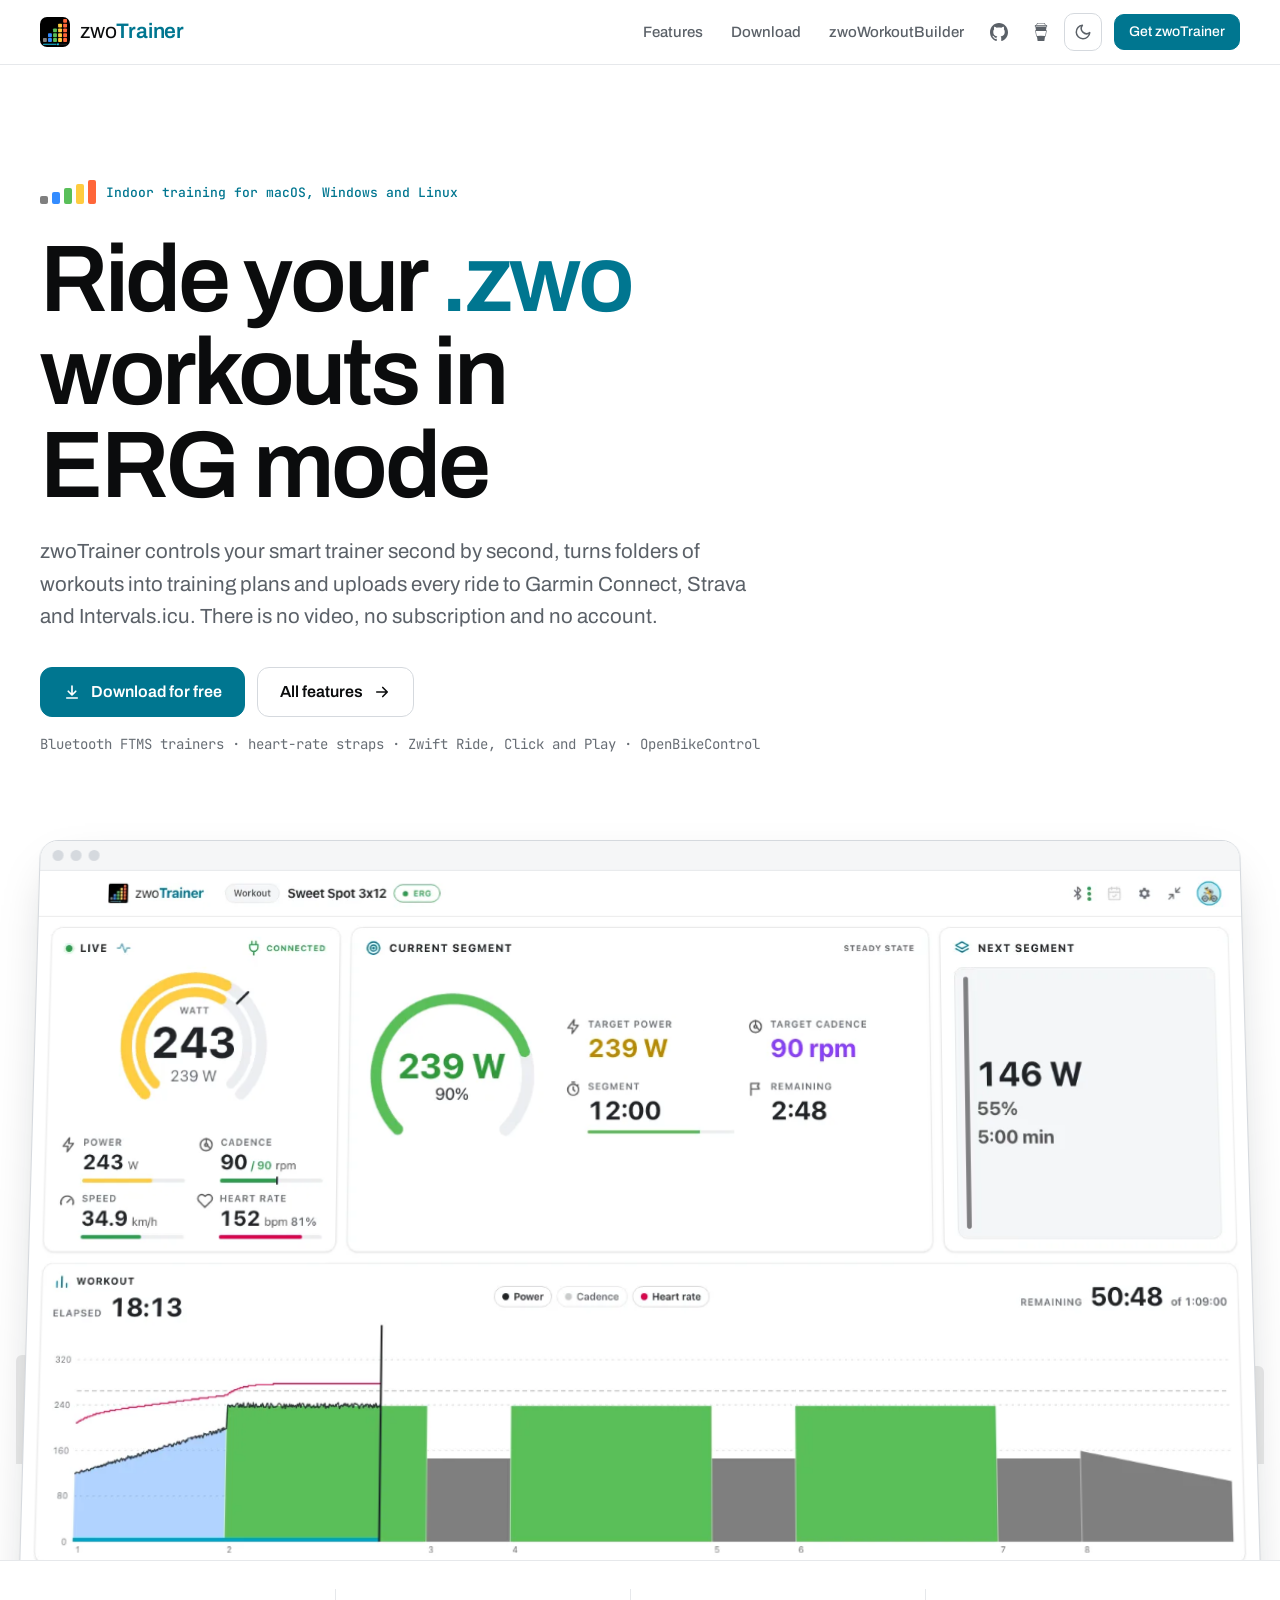
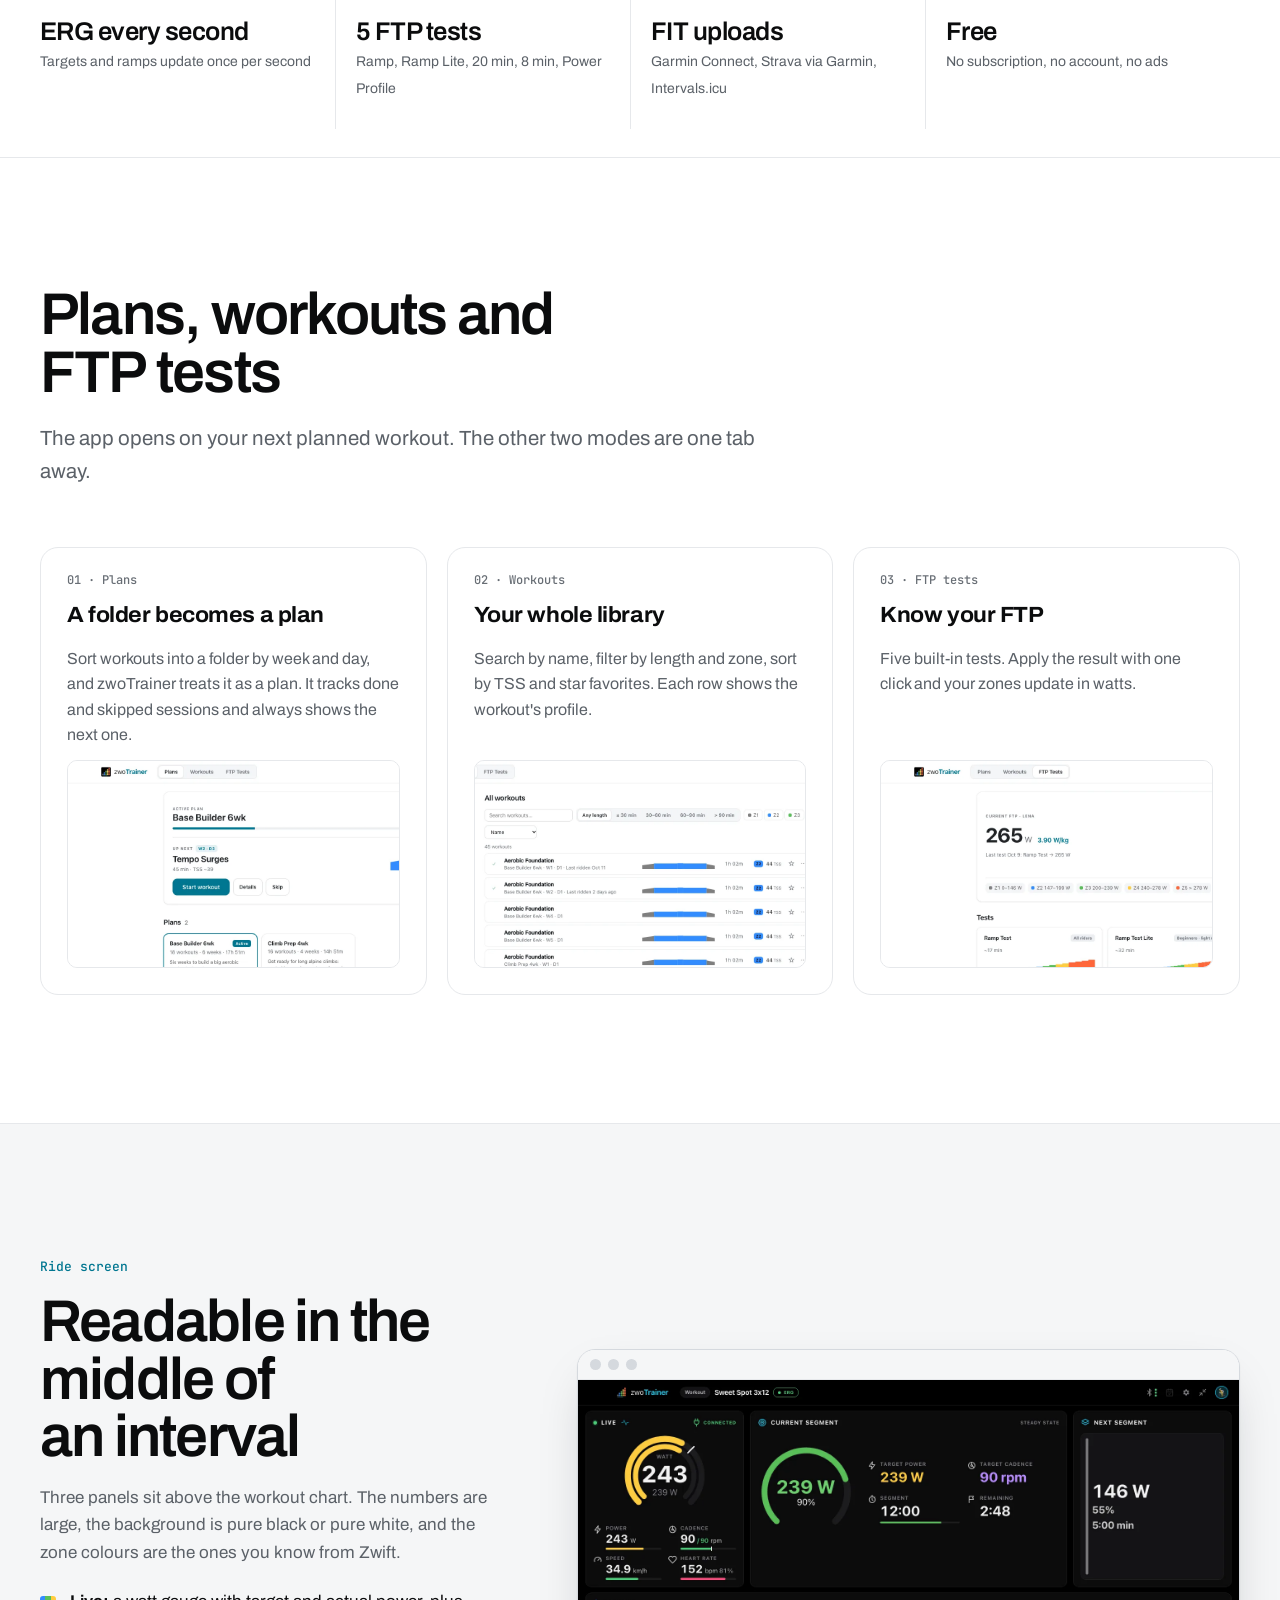
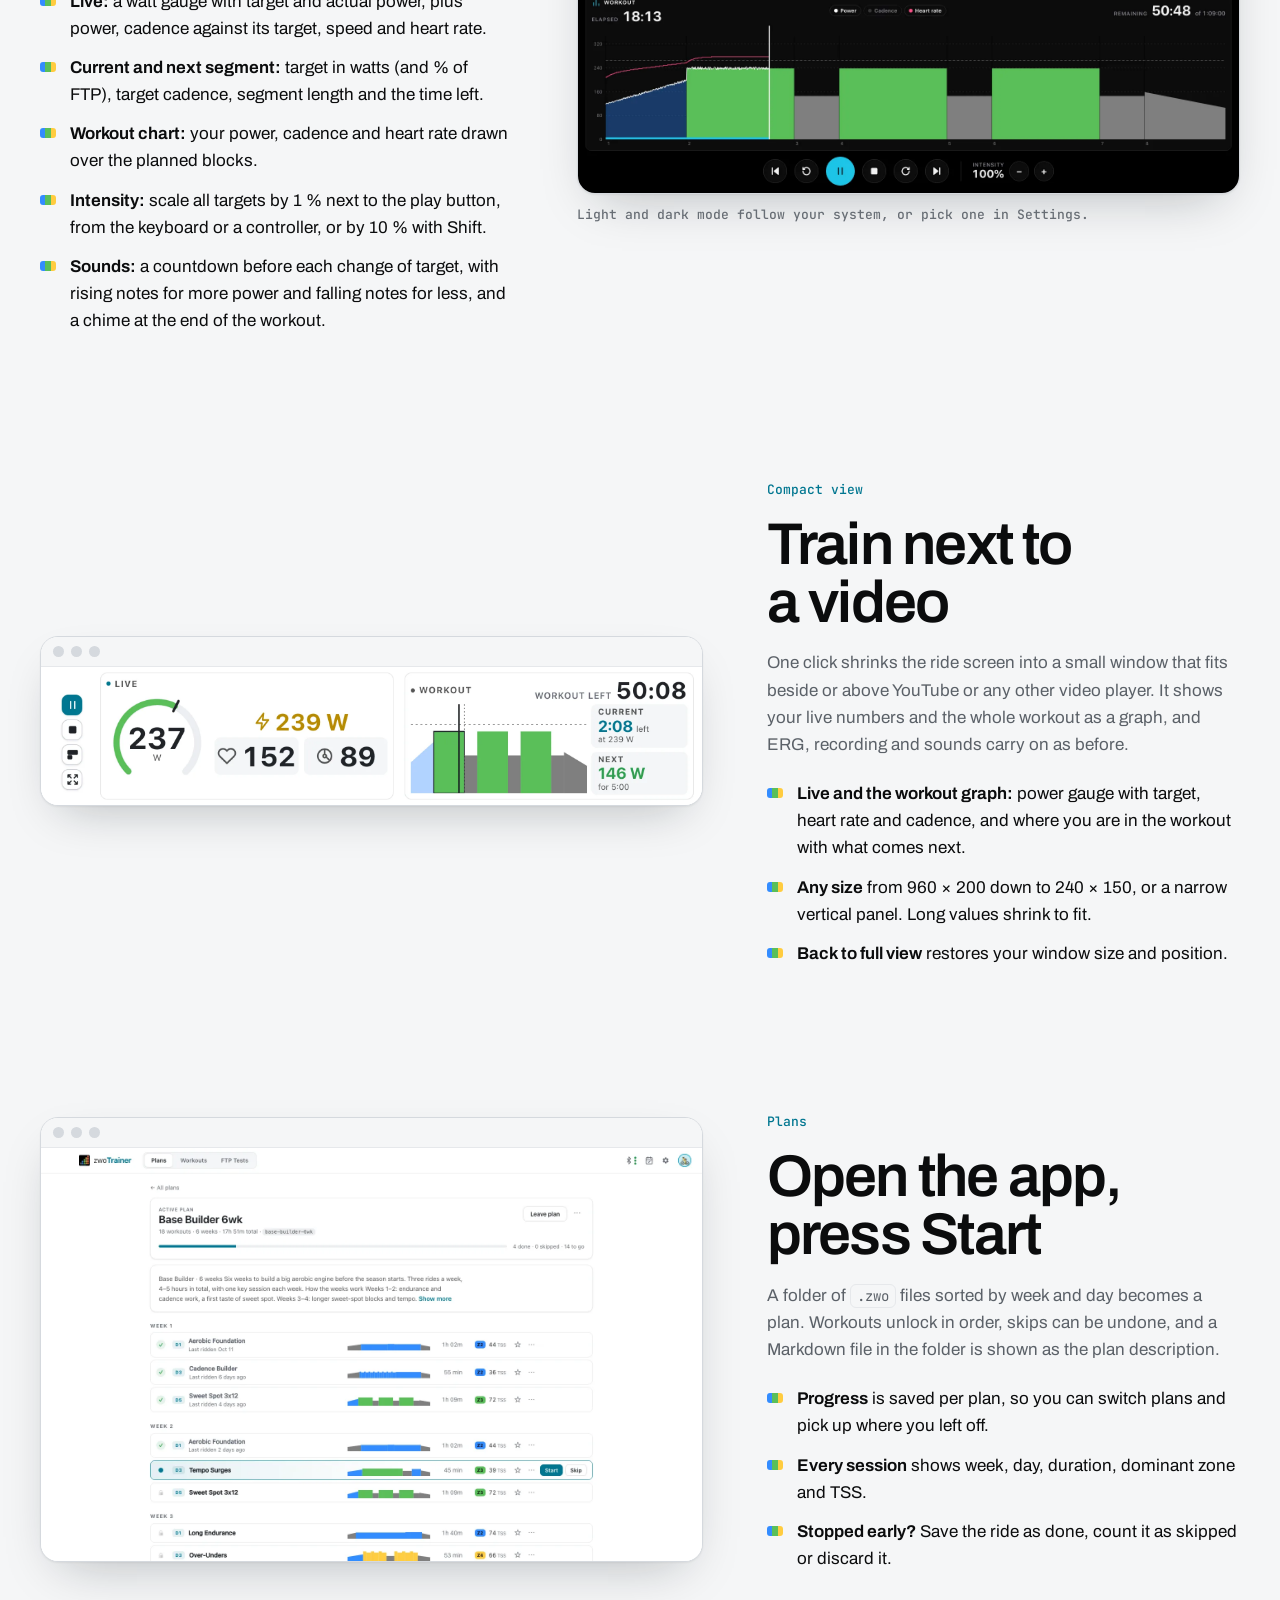
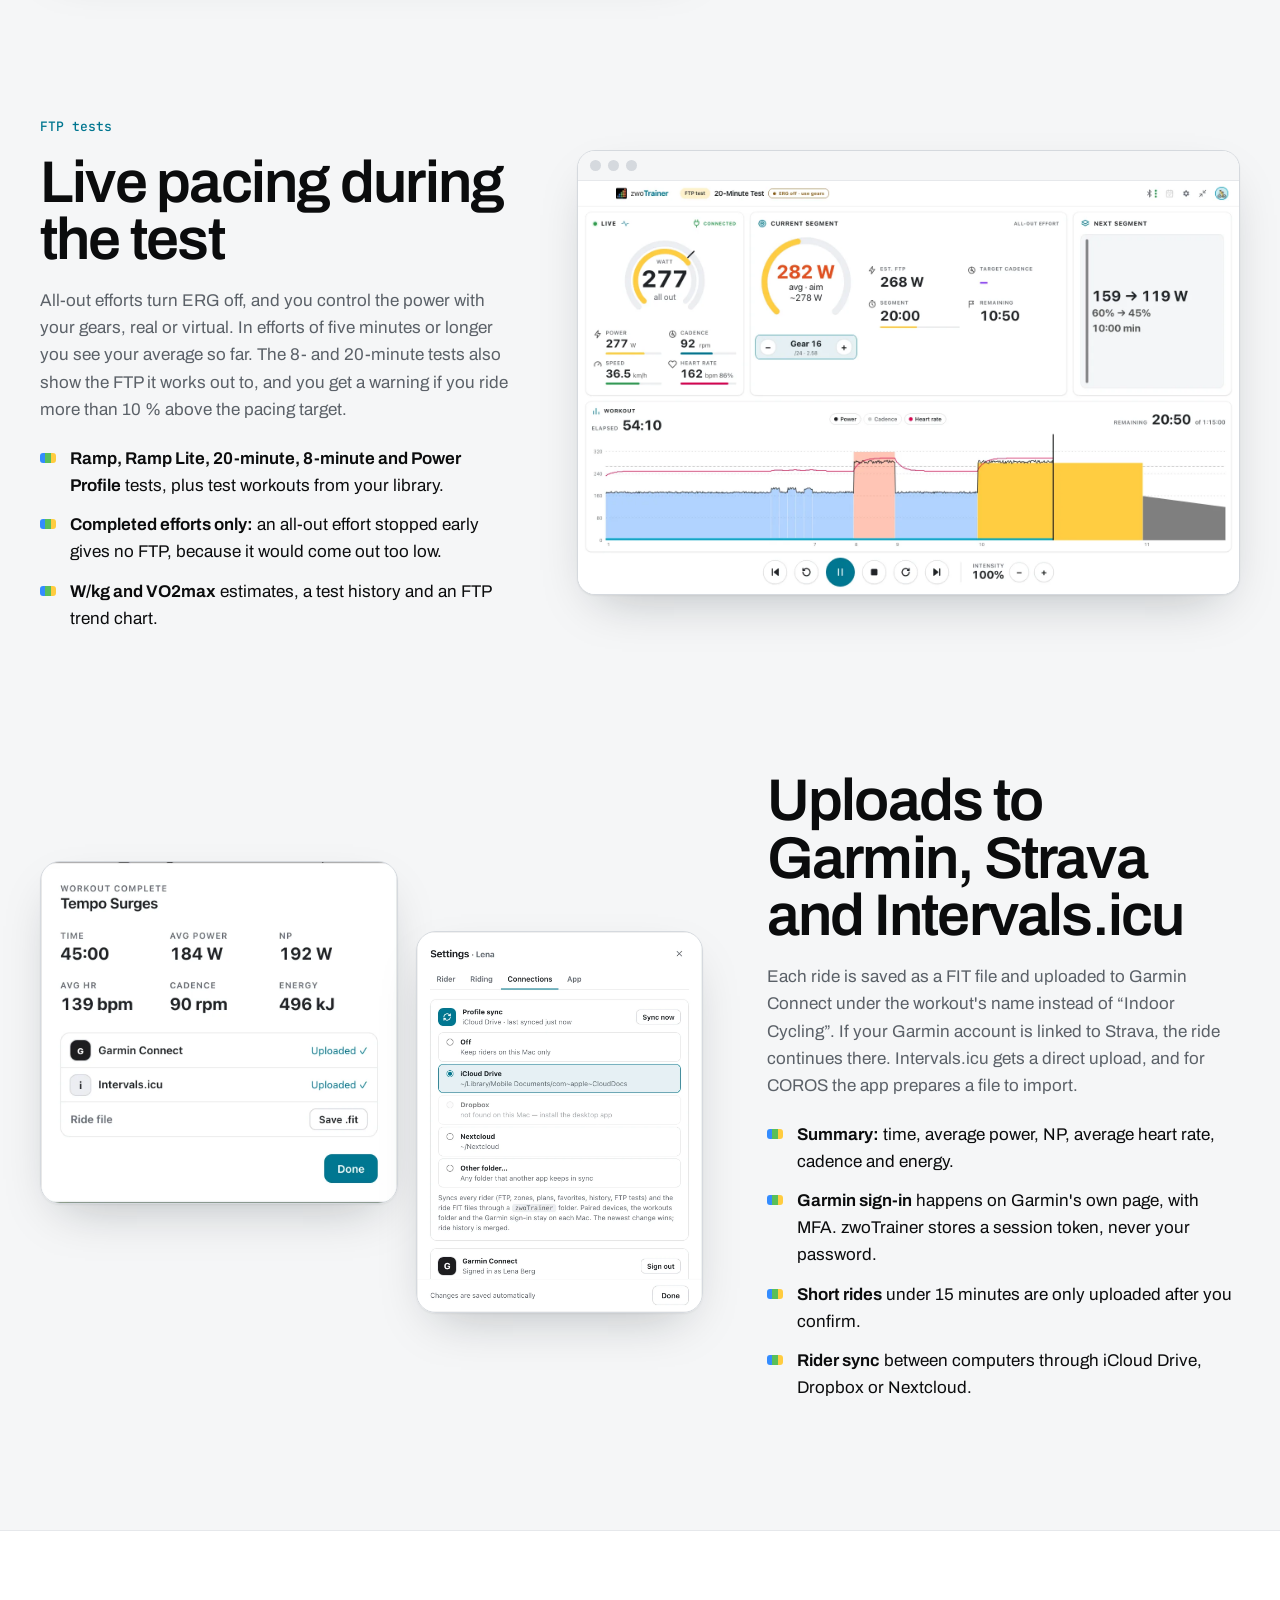
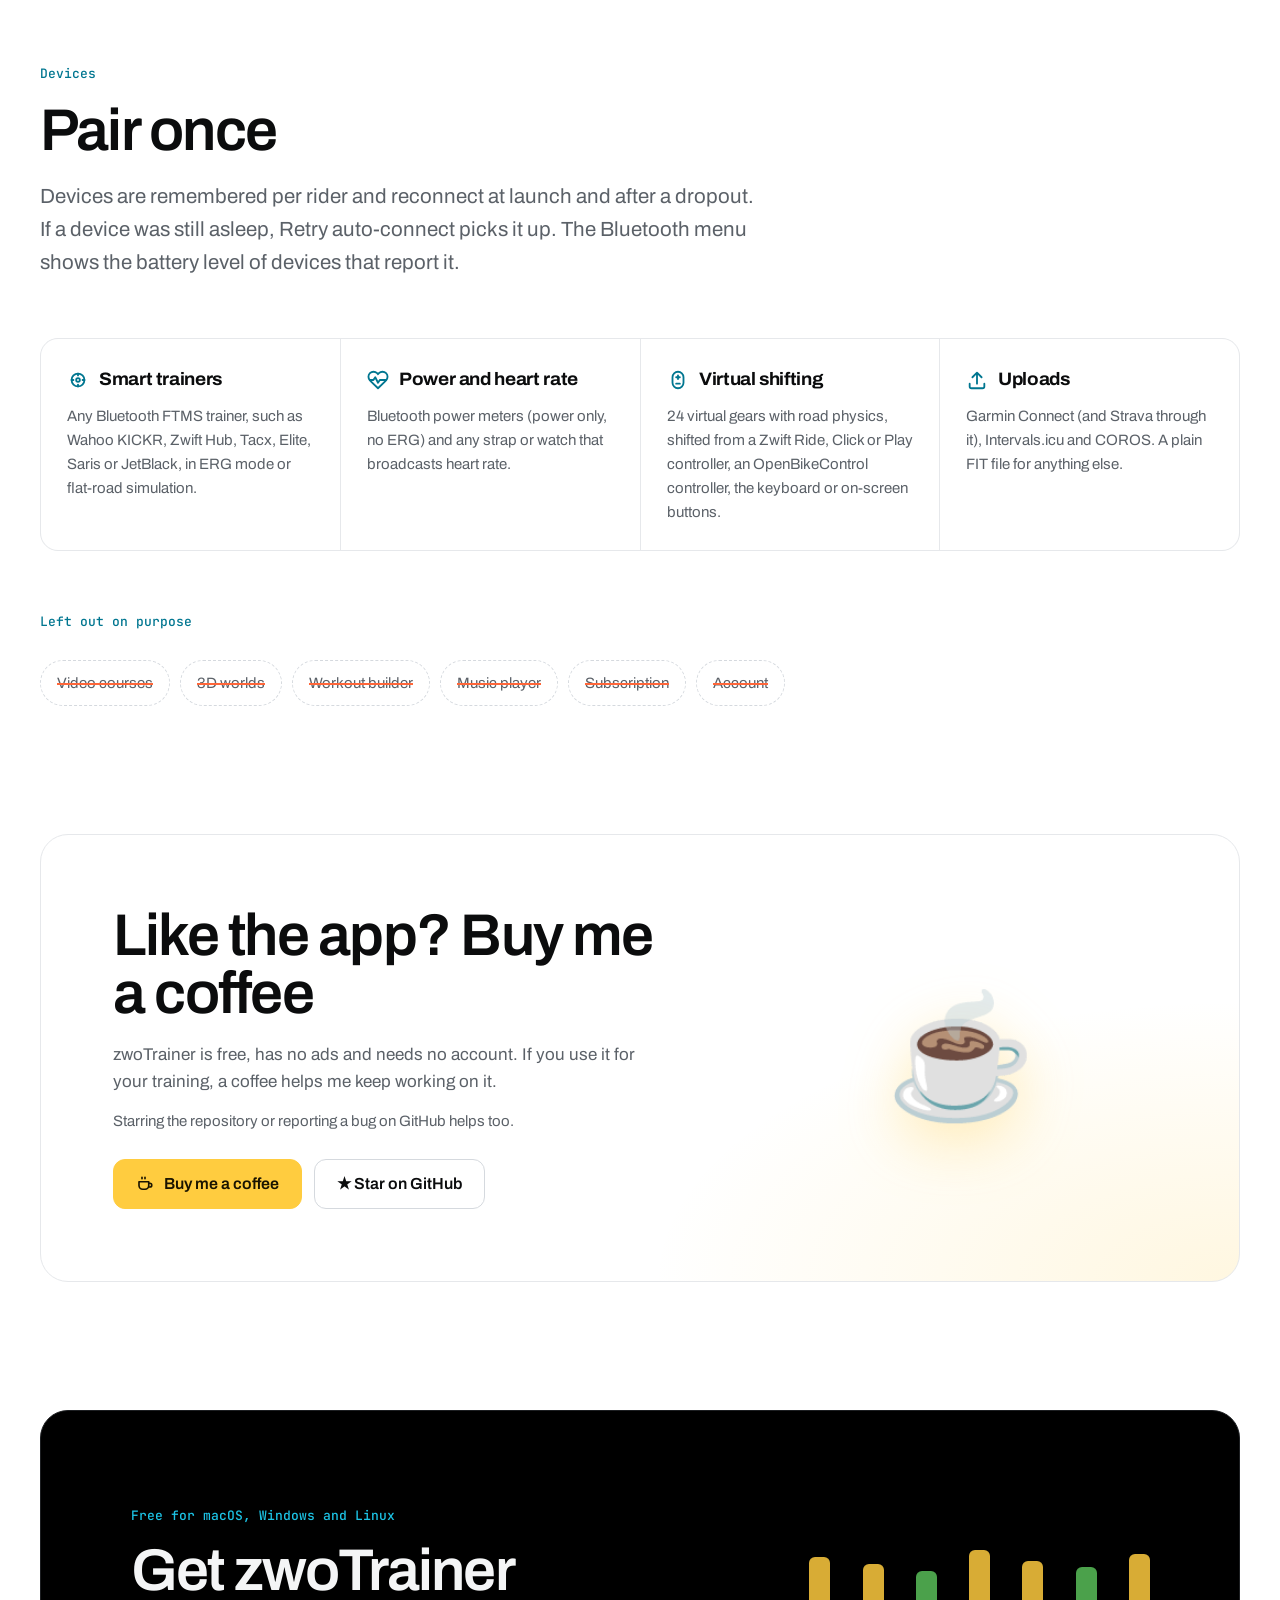
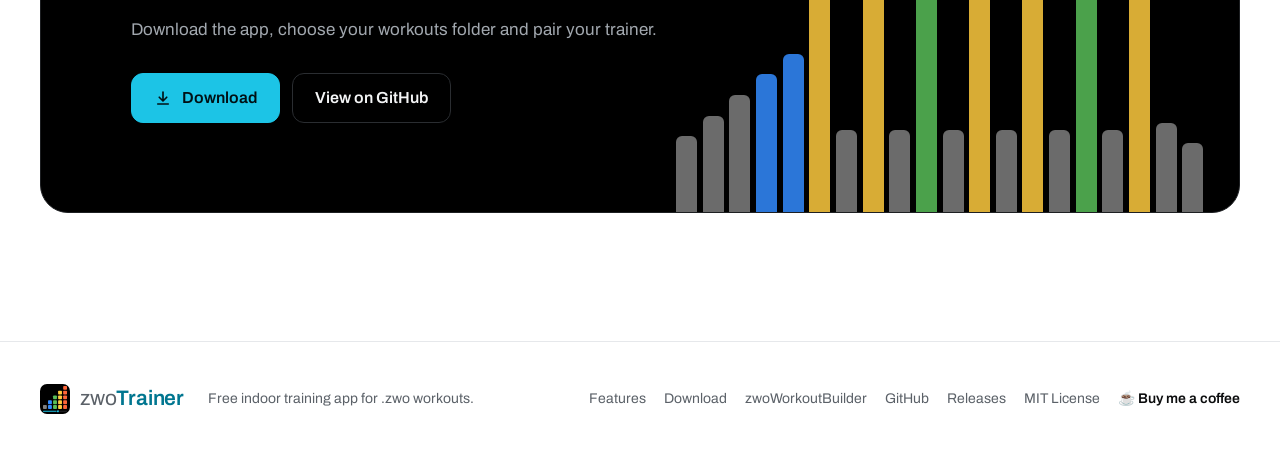
==== commit 589b342a: "Calm the website type and motion Sentence-case labels, weights up to 600, no heading periods, no gra" ====
--- a/site/index.html
+++ b/site/index.html
@@ -13,7 +13,7 @@
 <section class="hero">
   <div class="wrap">
     <span class="eyebrow"><span class="zones" aria-hidden="true"><i></i><i></i><i></i><i></i><i></i></span> Indoor training for macOS, Windows and Linux</span>
-    <h1 class="display">Ride your <span class="hl">.zwo</span> workouts in ERG&nbsp;mode.</h1>
+    <h1 class="display">Ride your <span class="hl">.zwo</span> workouts in ERG&nbsp;mode</h1>
     <p class="lead">zwoTrainer controls your smart trainer second by second, turns folders of workouts into training plans and uploads every ride to Garmin Connect, Strava and Intervals.icu. There is no video, no subscription and no account.</p>
     <div class="cta">
       <a class="btn primary" href="download.html"><svg viewBox="0 0 24 24" fill="none" stroke="currentColor" stroke-width="2.2" stroke-linecap="round" stroke-linejoin="round"><path d="M12 4v12M7 11l5 5 5-5M5 20h14"/></svg> Download for free</a>
@@ -37,7 +37,7 @@
 <section class="block">
   <div class="wrap">
     <div class="head rv">
-      <h2 class="display">Plans, workouts and FTP&nbsp;tests.</h2>
+      <h2 class="display">Plans, workouts and FTP&nbsp;tests</h2>
       <p class="lead">The app opens on your next planned workout. The other two modes are one tab away.</p>
     </div>
     <div class="trio">
@@ -53,11 +53,11 @@
     <div class="feature">
       <div class="copy rv">
         <span class="eyebrow">Ride screen</span>
-        <h2 class="display">Readable in the middle of an&nbsp;interval.</h2>
+        <h2 class="display">Readable in the middle of an&nbsp;interval</h2>
         <p>Three panels sit above the workout chart. The numbers are large, the background is pure black or pure white, and the zone colours are the ones you know from Zwift.</p>
         <ul class="ticks">
           <li><b>Live:</b> a watt gauge with target and actual power, plus power, cadence against its target, speed and heart rate.</li>
-          <li><b>Current and next segment:</b> target in % and watts, target cadence, segment length and the time left.</li>
+          <li><b>Current and next segment:</b> target in watts (and % of FTP), target cadence, segment length and the time left.</li>
           <li><b>Workout chart:</b> your power, cadence and heart rate drawn over the planned blocks.</li>
           <li><b>Intensity:</b> scale all targets by 1 % next to the play button, from the keyboard or a controller, or by 10 % with Shift.</li>
           <li><b>Sounds:</b> a countdown before each change of target, with rising notes for more power and falling notes for less, and a chime at the end of the workout.</li>
@@ -69,7 +69,7 @@
     <div class="feature flip">
       <div class="copy rv">
         <span class="eyebrow">Compact view</span>
-        <h2 class="display">Train next to a&nbsp;video.</h2>
+        <h2 class="display">Train next to a&nbsp;video</h2>
         <p>One click shrinks the ride screen into a small window that fits beside or above YouTube or any other video player. It shows your live numbers and the whole workout as a graph, and ERG, recording and sounds carry on as before.</p>
         <ul class="ticks">
           <li><b>Live and the workout graph:</b> power gauge with target, heart rate and cadence, and where you are in the workout with what comes next.</li>
@@ -83,7 +83,7 @@
     <div class="feature flip">
       <div class="copy rv">
         <span class="eyebrow">Plans</span>
-        <h2 class="display">Open the app, press&nbsp;Start.</h2>
+        <h2 class="display">Open the app, press&nbsp;Start</h2>
         <p>A folder of <code>.zwo</code> files sorted by week and day becomes a plan. Workouts unlock in order, skips can be undone, and a Markdown file in the folder is shown as the plan description.</p>
         <ul class="ticks">
           <li><b>Progress</b> is saved per plan, so you can switch plans and pick up where you left off.</li>
@@ -97,7 +97,7 @@
     <div class="feature">
       <div class="copy rv">
         <span class="eyebrow">FTP tests</span>
-        <h2 class="display">Live pacing during the&nbsp;test.</h2>
+        <h2 class="display">Live pacing during the&nbsp;test</h2>
         <p>All-out efforts turn ERG off, and you control the power with your gears, real or virtual. In efforts of five minutes or longer you see your average so far. The 8- and 20-minute tests also show the FTP it works out to, and you get a warning if you ride more than 10 % above the pacing target.</p>
         <ul class="ticks">
           <li><b>Ramp, Ramp Lite, 20-minute, 8-minute and Power Profile</b> tests, plus test workouts from your library.</li>
@@ -110,7 +110,7 @@
 
     <div class="feature flip">
       <div class="copy rv">
-        <h2 class="display">Uploads to Garmin, Strava and Intervals.icu.</h2>
+        <h2 class="display">Uploads to Garmin, Strava and Intervals.icu</h2>
         <p>Each ride is saved as a FIT file and uploaded to Garmin Connect under the workout's name instead of “Indoor Cycling”. If your Garmin account is linked to Strava, the ride continues there. Intervals.icu gets a direct upload, and for COROS the app prepares a file to import.</p>
         <ul class="ticks">
           <li><b>Summary:</b> time, average power, NP, average heart rate, cadence and energy.</li>
@@ -128,7 +128,7 @@
   <div class="wrap">
     <div class="head rv">
       <span class="eyebrow">Devices</span>
-      <h2 class="display">Pair once.</h2>
+      <h2 class="display">Pair once</h2>
       <p class="lead">Devices are remembered per rider and reconnect at launch and after a dropout. If a device was still asleep, Retry auto-connect picks it up. The Bluetooth menu shows the battery level of devices that report it.</p>
     </div>
     <div class="compat rv">
@@ -148,7 +148,7 @@
   <div class="wrap">
     <div class="support rv">
       <div class="support-copy">
-        <h2 class="display">Like the app? Buy me a&nbsp;coffee.</h2>
+        <h2 class="display">Like the app? Buy me a&nbsp;coffee</h2>
         <p>zwoTrainer is free, has no ads and needs no account. If you use it for your training, a coffee helps me keep working on it.</p>
         <p class="small-note">Starring the repository or reporting a bug on GitHub helps too.</p>
         <div class="support-cta">
@@ -167,7 +167,7 @@
       <div class="bars" data-bars="22,28,34,40,46,74,24,72,24,70,24,76,24,73,24,71,24,75,26,20" aria-hidden="true"></div>
       <div class="copy">
         <span class="eyebrow">Free for macOS, Windows and Linux</span>
-        <h2 class="display">Get zwoTrainer.</h2>
+        <h2 class="display">Get zwoTrainer</h2>
         <p>Download the app, choose your workouts folder and pair your trainer.</p>
         <div style="display:flex;gap:12px;flex-wrap:wrap"><a class="btn primary" href="download.html"><svg viewBox="0 0 24 24" fill="none" stroke="currentColor" stroke-width="2.2" stroke-linecap="round" stroke-linejoin="round"><path d="M12 4v12M7 11l5 5 5-5M5 20h14"/></svg> Download</a><a class="btn" href="https://github.com/steffenr/zwo-trainer">View on GitHub</a></div>
       </div>
--- a/site/site.css
+++ b/site/site.css
@@ -100,16 +100,16 @@
 
 /* ---------- buttons ---------- */
 .btn { display: inline-flex; align-items: center; gap: 10px; text-decoration: none; font: 600 16px/1 var(--display); padding: 15px 22px; border-radius: 12px; border: 1px solid var(--line-2); color: var(--text); background: var(--card); white-space: nowrap; }
-.btn:hover { transform: translateY(-1px); }
+.btn:hover { border-color: var(--text); }
 .btn.primary { background: var(--accent); border-color: var(--accent); color: var(--accent-ink); }
 .btn.primary:hover { background: color-mix(in srgb, var(--accent) 88%, var(--text)); }
 .btn.sm { padding: 10px 14px; font-size: 14px; border-radius: 10px; }
 .btn svg { width: 18px; height: 18px; }
 
 /* ---------- type ---------- */
-.eyebrow { font: 600 13px/1 var(--mono); letter-spacing: .08em; text-transform: uppercase; color: var(--accent); display: inline-flex; align-items: center; gap: 10px; }
+.eyebrow { font: 500 13px/1 var(--mono); color: var(--accent); display: inline-flex; align-items: center; gap: 10px; }
 h1, h2, h3 { font-family: var(--display); margin: 0; letter-spacing: -.02em; }
-.display { font-stretch: 112%; font-weight: 800; line-height: .98; }
+.display { font-stretch: 100%; font-weight: 600; line-height: .98; }
 h1.display { font-size: clamp(44px, 7.4vw, 96px); letter-spacing: -.035em; }
 h2.display { font-size: clamp(34px, 4.6vw, 60px); letter-spacing: -.03em; }
 h3 { font-size: 22px; font-weight: 700; font-stretch: 105%; }
@@ -129,9 +129,6 @@
 
 /* ---------- hero ---------- */
 .hero { position: relative; padding: clamp(56px, 9vw, 120px) 0 0; overflow: hidden; }
-.hero::before { content: ""; position: absolute; inset: 0; background:
-  radial-gradient(60% 50% at 80% 10%, var(--accent-soft), transparent 70%),
-  radial-gradient(40% 40% at 0% 30%, color-mix(in srgb, var(--z2) 10%, transparent), transparent 70%); pointer-events: none; }
 .hero .wrap { position: relative; }
 .hero h1 { margin: 22px 0 22px; max-width: 13ch; }
 .hero .cta { display: flex; gap: 12px; flex-wrap: wrap; margin-top: 34px; }
@@ -149,7 +146,7 @@
 .strip .wrap { display: grid; grid-template-columns: repeat(4, 1fr); }
 .strip div { padding: 28px 20px; border-left: 1px solid var(--line); }
 .strip div:first-child { border-left: 0; padding-left: 0; }
-.strip b { display: block; font: 700 clamp(20px, 2vw, 26px)/1.15 var(--display); font-stretch: 110%; letter-spacing: -.02em; }
+.strip b { display: block; font: 600 clamp(20px, 2vw, 26px)/1.15 var(--display); font-stretch: 100%; letter-spacing: -.02em; }
 .strip span { color: var(--muted); font-size: 14px; }
 @media (max-width: 820px) { .strip .wrap { grid-template-columns: 1fr 1fr; } .strip div:nth-child(3) { border-left: 0; padding-left: 0; } .strip div:nth-child(n+3) { border-top: 1px solid var(--line); } }
 
@@ -161,8 +158,8 @@
 
 .trio { display: grid; grid-template-columns: repeat(3, 1fr); gap: 20px; }
 .tile { background: var(--card); border: 1px solid var(--line); border-radius: var(--radius); padding: 26px; display: flex; flex-direction: column; gap: 12px; text-decoration: none; transition: border-color .2s, transform .2s; }
-.tile:hover { border-color: var(--line-2); transform: translateY(-2px); }
-.tile .k { font: 600 12px/1 var(--mono); letter-spacing: .08em; text-transform: uppercase; color: var(--faint); }
+.tile:hover { border-color: var(--line-2); }
+.tile .k { font: 500 12px/1 var(--mono); color: var(--faint); }
 .tile p { margin: 0; color: var(--muted); font-size: 16px; }
 .tile .thumb { margin-top: auto; border-radius: 10px; overflow: hidden; border: 1px solid var(--line); aspect-ratio: 16 / 10; }
 .tile .thumb img { width: 175%; max-width: none; }
@@ -207,9 +204,11 @@
 /* compatibility grid */
 .compat { display: grid; grid-template-columns: repeat(4, 1fr); gap: 1px; background: var(--line); border: 1px solid var(--line); border-radius: var(--radius); overflow: hidden; }
 .compat > div { background: var(--card); padding: 26px; }
-.compat h3 { font-size: 18px; margin-bottom: 10px; }
-.compat p { margin: 0; color: var(--muted); font-size: 15px; }
-.compat .ic { width: 40px; height: 40px; border-radius: 10px; display: grid; place-items: center; background: var(--accent-soft); color: var(--accent); margin-bottom: 18px; }
+/* icon inline before the heading, the text below both */
+.compat > div { display: grid; grid-template-columns: auto minmax(0, 1fr); column-gap: 10px; align-items: center; align-content: start; }
+.compat h3 { font-size: 18px; }
+.compat p { grid-column: 1 / -1; margin: 10px 0 0; color: var(--muted); font-size: 15px; }
+.compat .ic { display: grid; color: var(--accent); }
 .compat .ic svg { width: 22px; height: 22px; }
 @media (max-width: 900px) { .compat { grid-template-columns: 1fr 1fr; } }
 @media (max-width: 560px) { .compat { grid-template-columns: 1fr; } }
@@ -239,7 +238,6 @@
 
 /* ---------- inner pages ---------- */
 .page-hero { padding: clamp(56px, 8vw, 100px) 0 clamp(36px, 5vw, 56px); border-bottom: 1px solid var(--line); position: relative; overflow: hidden; }
-.page-hero::before { content: ""; position: absolute; inset: 0; background: radial-gradient(50% 70% at 90% 0%, var(--accent-soft), transparent 70%); }
 .page-hero .wrap { position: relative; }
 .page-hero h1 { font-size: clamp(40px, 6vw, 76px); margin: 18px 0 18px; max-width: 16ch; }
 .toc { display: flex; flex-wrap: wrap; gap: 8px; margin-top: 30px; }
@@ -248,13 +246,15 @@
 
 .deep { padding: clamp(64px, 8vw, 110px) 0; border-bottom: 1px solid var(--line); scroll-margin-top: 64px; }
 .deep .grid { display: grid; grid-template-columns: 4fr 8fr; gap: clamp(28px, 5vw, 64px); }
+/* the short text column stays in view while the cards and screenshots beside it scroll */
+.deep .side { position: sticky; top: 96px; align-self: start; }
 .deep .side h2 { font-size: clamp(30px, 3.4vw, 44px); margin: 14px 0 14px; }
 .deep .side p { color: var(--muted); margin: 0; }
 .cards { display: grid; grid-template-columns: 1fr 1fr; gap: 14px; margin-top: 28px; }
 .card { border: 1px solid var(--line); border-radius: 14px; padding: 20px; background: var(--card); }
 .card h3 { margin: 0 0 6px; font-size: 16px; font-weight: 650; font-stretch: 100%; letter-spacing: normal; }
 .card p { margin: 0; color: var(--muted); font-size: 15px; }
-@media (max-width: 900px) { .deep .grid { grid-template-columns: 1fr; } }
+@media (max-width: 900px) { .deep .grid { grid-template-columns: 1fr; } .deep .side { position: static; } }
 @media (max-width: 600px) { .cards { grid-template-columns: 1fr; } }
 
 table.keys { width: 100%; border-collapse: collapse; margin-top: 24px; font-size: 15px; }
@@ -271,13 +271,13 @@
 .plat h3 { font-size: 24px; }
 .plat .files { font: 13px/1.7 var(--mono); color: var(--muted); margin: 0; padding: 0; list-style: none; }
 .plat .btn { margin-top: auto; justify-content: center; }
-.plat .tag { font: 600 11px/1 var(--mono); letter-spacing: .08em; text-transform: uppercase; color: var(--accent); }
+.plat .tag { font: 500 12px/1 var(--mono); color: var(--accent); }
 @media (max-width: 900px) { .platforms { grid-template-columns: 1fr; } }
 
 .howto { counter-reset: s; display: grid; grid-template-columns: repeat(4, 1fr); gap: 18px; }
 .howto li { list-style: none; counter-increment: s; border-top: 3px solid var(--c, var(--accent)); padding-top: 18px; }
 .howto li::before { content: "0" counter(s); font: 600 13px/1 var(--mono); color: var(--faint); display: block; margin-bottom: 12px; }
-.howto h3 { margin: 0 0 6px; font-size: 18px; font-weight: 700; font-stretch: 100%; letter-spacing: normal; }
+.howto h3 { margin: 0 0 6px; font-size: 18px; font-weight: 600; font-stretch: 100%; letter-spacing: normal; }
 .howto p { margin: 0; color: var(--muted); font-size: 15px; }
 @media (max-width: 900px) { .howto { grid-template-columns: 1fr 1fr; } }
 @media (max-width: 560px) { .howto { grid-template-columns: 1fr; } }
@@ -305,30 +305,17 @@
 .btn:active { transform: scale(.98); }
 .btn svg:last-child:not(:first-child) { transition: transform .15s var(--ease); }
 .btn:hover svg:last-child:not(:first-child) { transform: translateX(3px); }
-.tile { transition: border-color .2s, transform .2s var(--ease), box-shadow .2s; }
+.tile { transition: border-color .2s, box-shadow .2s; }
 .tile:hover { box-shadow: var(--shadow); }
-.tile .thumb img { transition: transform .5s var(--ease); }
-.tile:hover .thumb img { transform: translateY(-2%); }
-.compat .ic { transition: transform .2s var(--ease); }
-.compat > div:hover .ic { transform: translateY(-2px); }
 /* theme switch: colours cross-fade instead of snapping */
 html.theme-anim *, html.theme-anim *::before, html.theme-anim *::after { transition: background-color .25s, border-color .25s, color .25s, fill .25s !important; }
 
 @media (prefers-reduced-motion: no-preference) {
-  /* page load: the zone pips grow, the .zwo highlight gets the segment-change sweep,
-     the workout bars rise from the baseline and the app window settles into its tilt */
-  .zones i { transform-origin: 50% 100%; animation: mo-grow .35s var(--ease) both; animation-delay: calc(var(--i, 0) * 50ms + .1s); }
-  .hl { position: relative; display: inline-block; }
-  .hero .hl { clip-path: inset(0 round 6px); }
-  .hero .hl::after { content: ""; position: absolute; inset: 0; pointer-events: none; opacity: 0;
-    background: linear-gradient(90deg, transparent 0%, color-mix(in srgb, var(--accent) 30%, transparent) 45%, color-mix(in srgb, var(--accent) 30%, transparent) 55%, transparent 100%);
-    animation: mo-sweep .6s .55s cubic-bezier(.3, .6, .2, 1); }
+  /* page load: the headline block rises and fades in once;
+     the rest of the page is still */
   .hero h1, .page-hero h1 { animation: mo-view .4s var(--ease) both; }
   .hero .lead, .page-hero .lead { animation: mo-view .4s .06s var(--ease) both; }
   .hero .cta, .hero .note, .page-hero .toc { animation: mo-view .4s .12s var(--ease) both; }
-  .steps-bg i { transform-origin: 50% 100%; animation: mo-bar .5s var(--ease) both; animation-delay: calc(var(--i, 0) * 22ms + .2s); }
-  .hero-shot .frame { animation: mo-pop .7s .25s var(--ease) both; }
-  .strip .wrap > div { animation: mo-settle .35s var(--ease) both; animation-delay: calc(var(--i, 0) * 60ms + .45s); }
   .toc a { animation: mo-settle .3s var(--ease) both; animation-delay: calc(var(--i, 0) * 30ms + .2s); }
 
   /* inside a revealed block, lists settle in one after another (like the app's workout list);
@@ -347,12 +334,9 @@
   details.faq[open] p { animation: mo-view .22s ease-out; }
   .theme-btn.swap svg { animation: mo-turn .3s var(--ease); }
 }
-@keyframes mo-grow { from { transform: scaleY(0); } }
 @keyframes mo-bar { from { transform: scaleY(0); } }
-@keyframes mo-sweep { 0% { opacity: 1; transform: translateX(-100%); } 100% { opacity: 0; transform: translateX(100%); } }
 @keyframes mo-view { from { opacity: 0; transform: translateY(6px); } }
 @keyframes mo-settle { from { opacity: 0; transform: translateY(6px) scale(.97); } }
-@keyframes mo-pop { from { opacity: 0; translate: 0 24px; } }
 @keyframes mo-strike { from { text-decoration-color: transparent; } to { text-decoration-color: var(--z5); } }
 @keyframes mo-line { to { background-size: 100% 3px; } }
 @keyframes mo-turn { from { opacity: 0; transform: rotate(-60deg) scale(.7); } }
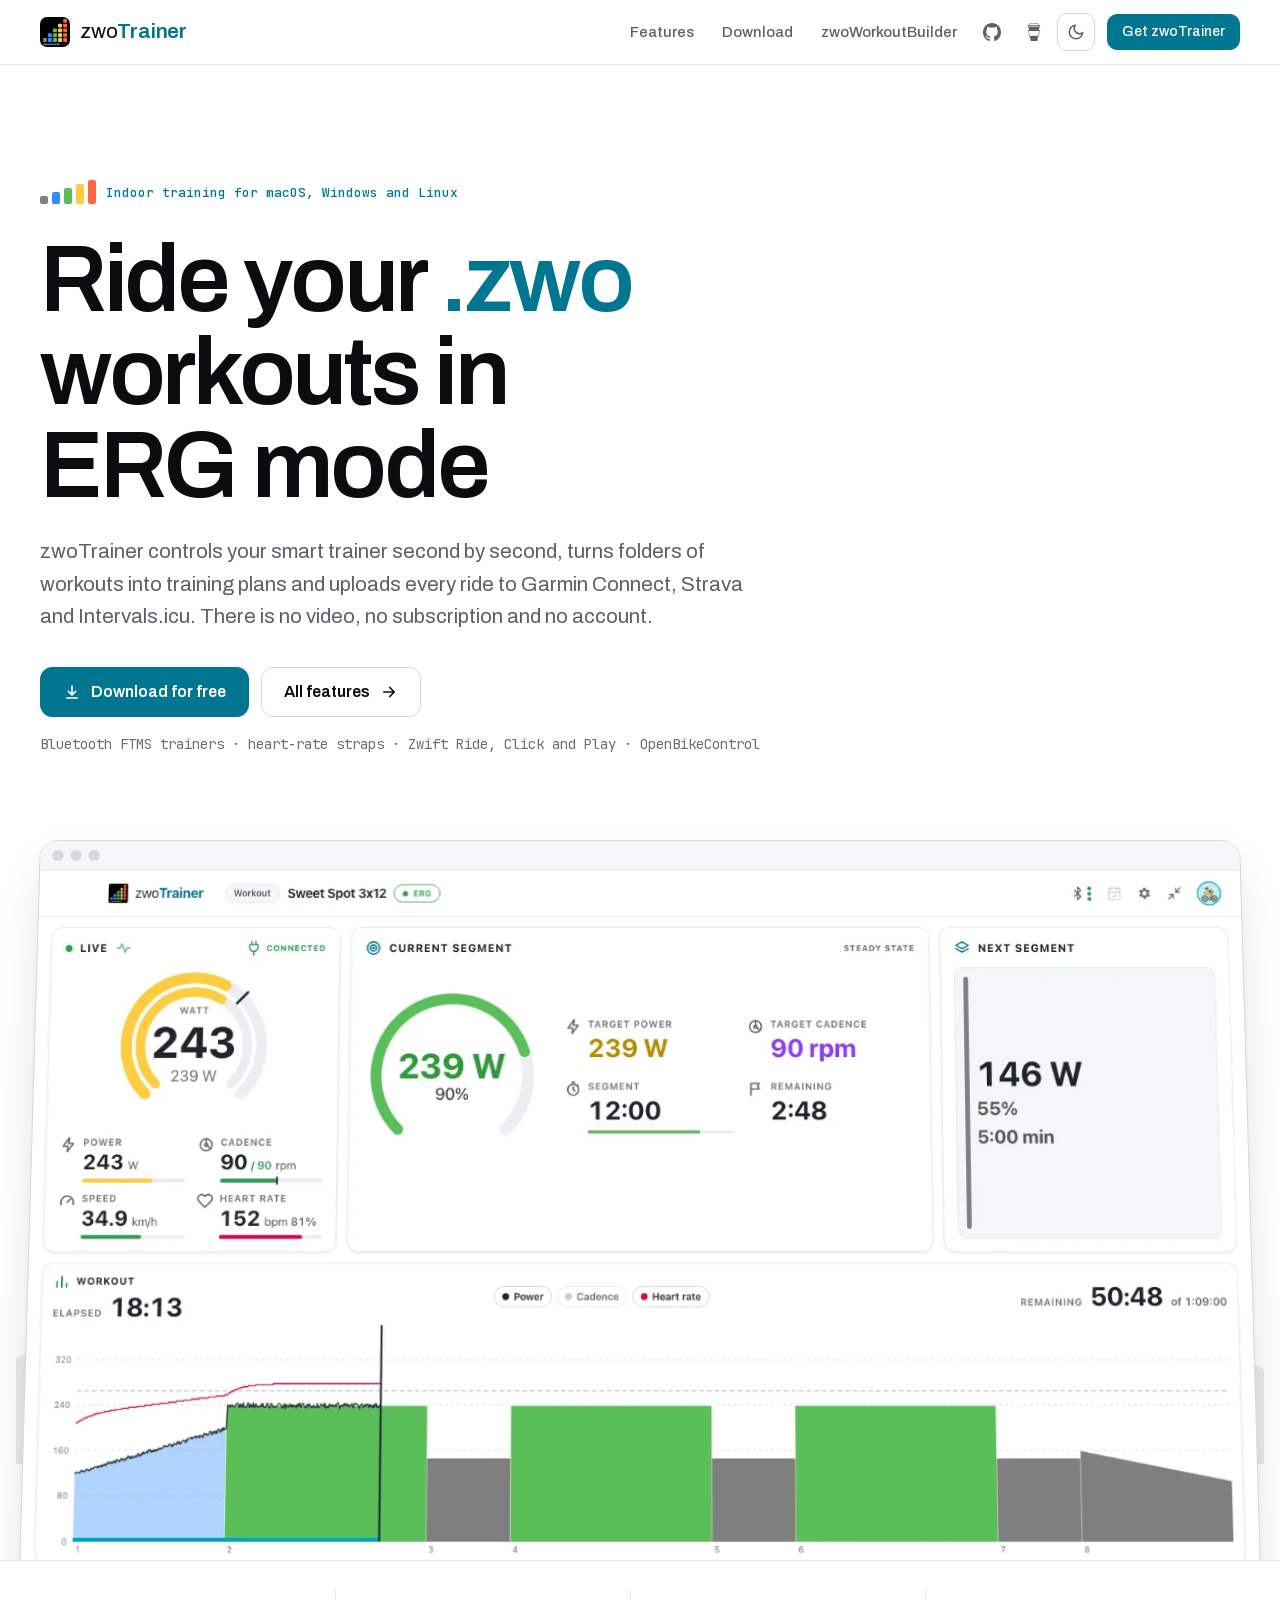
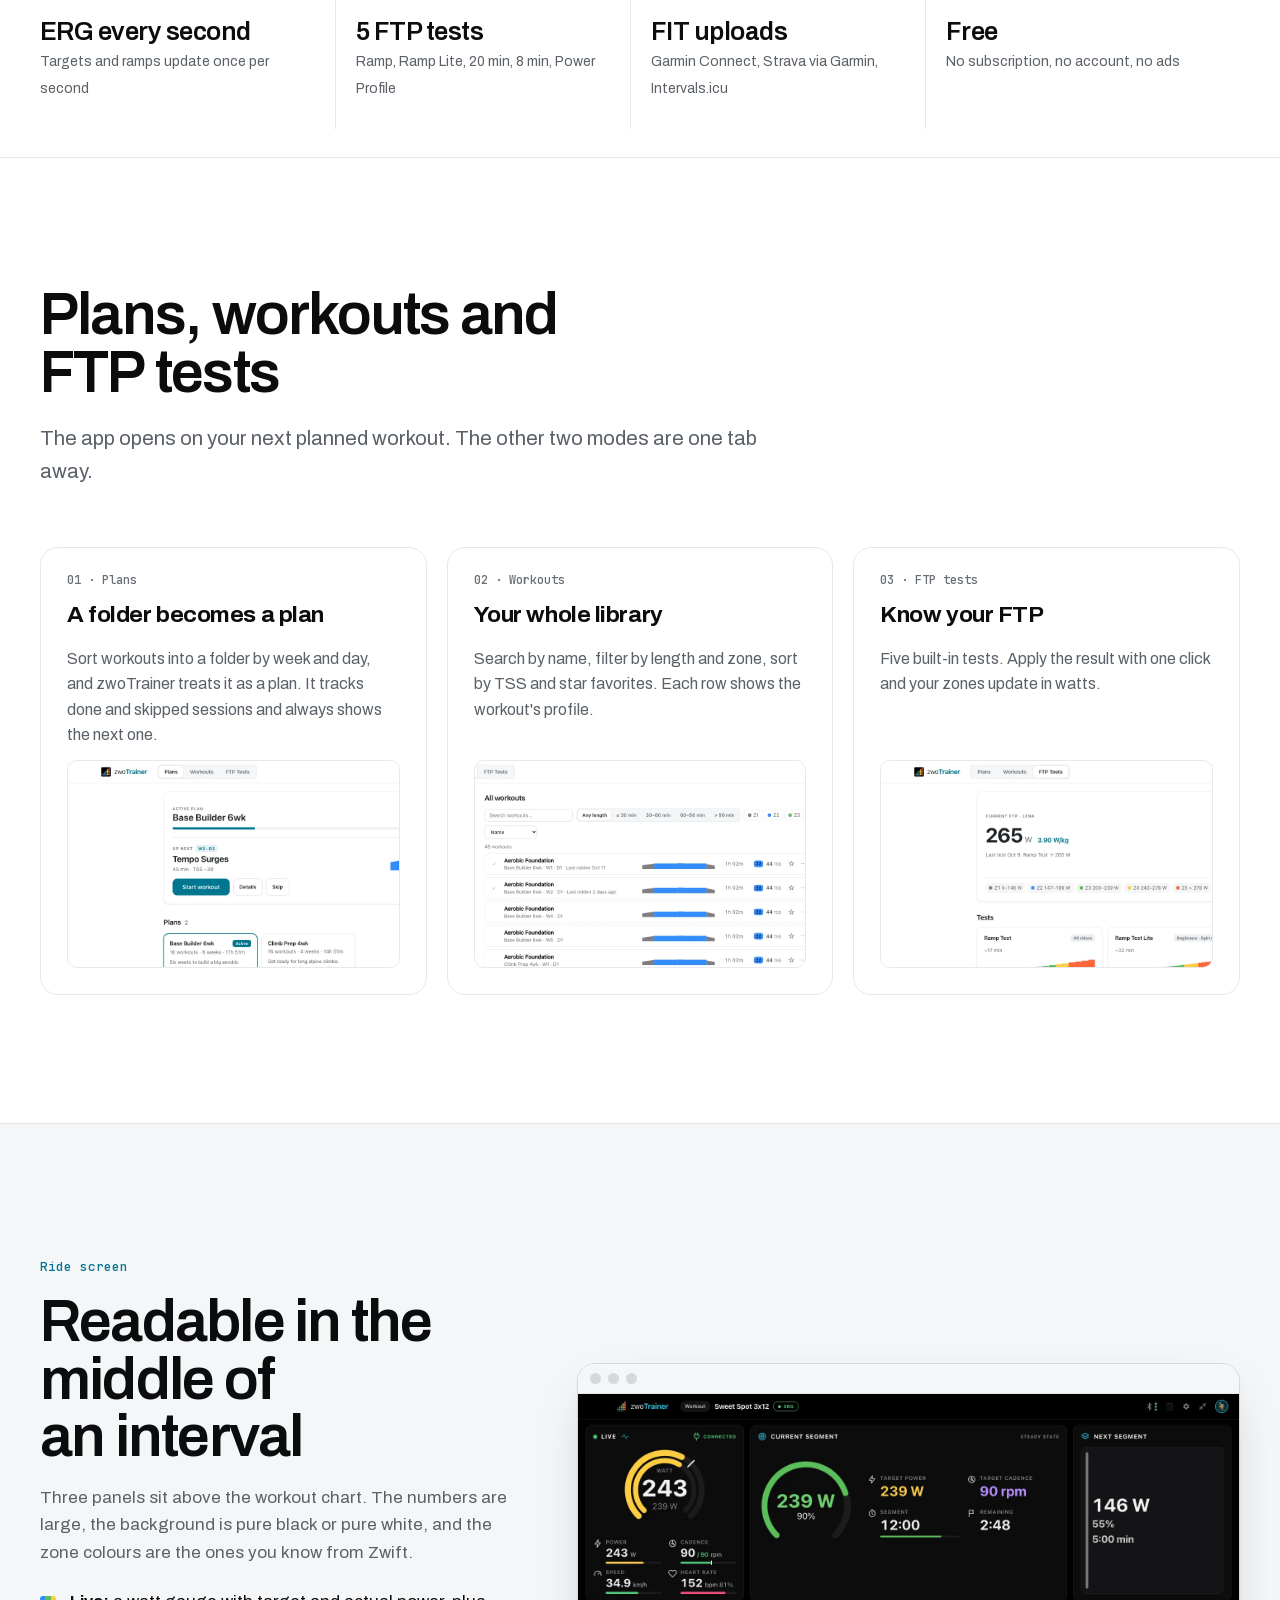
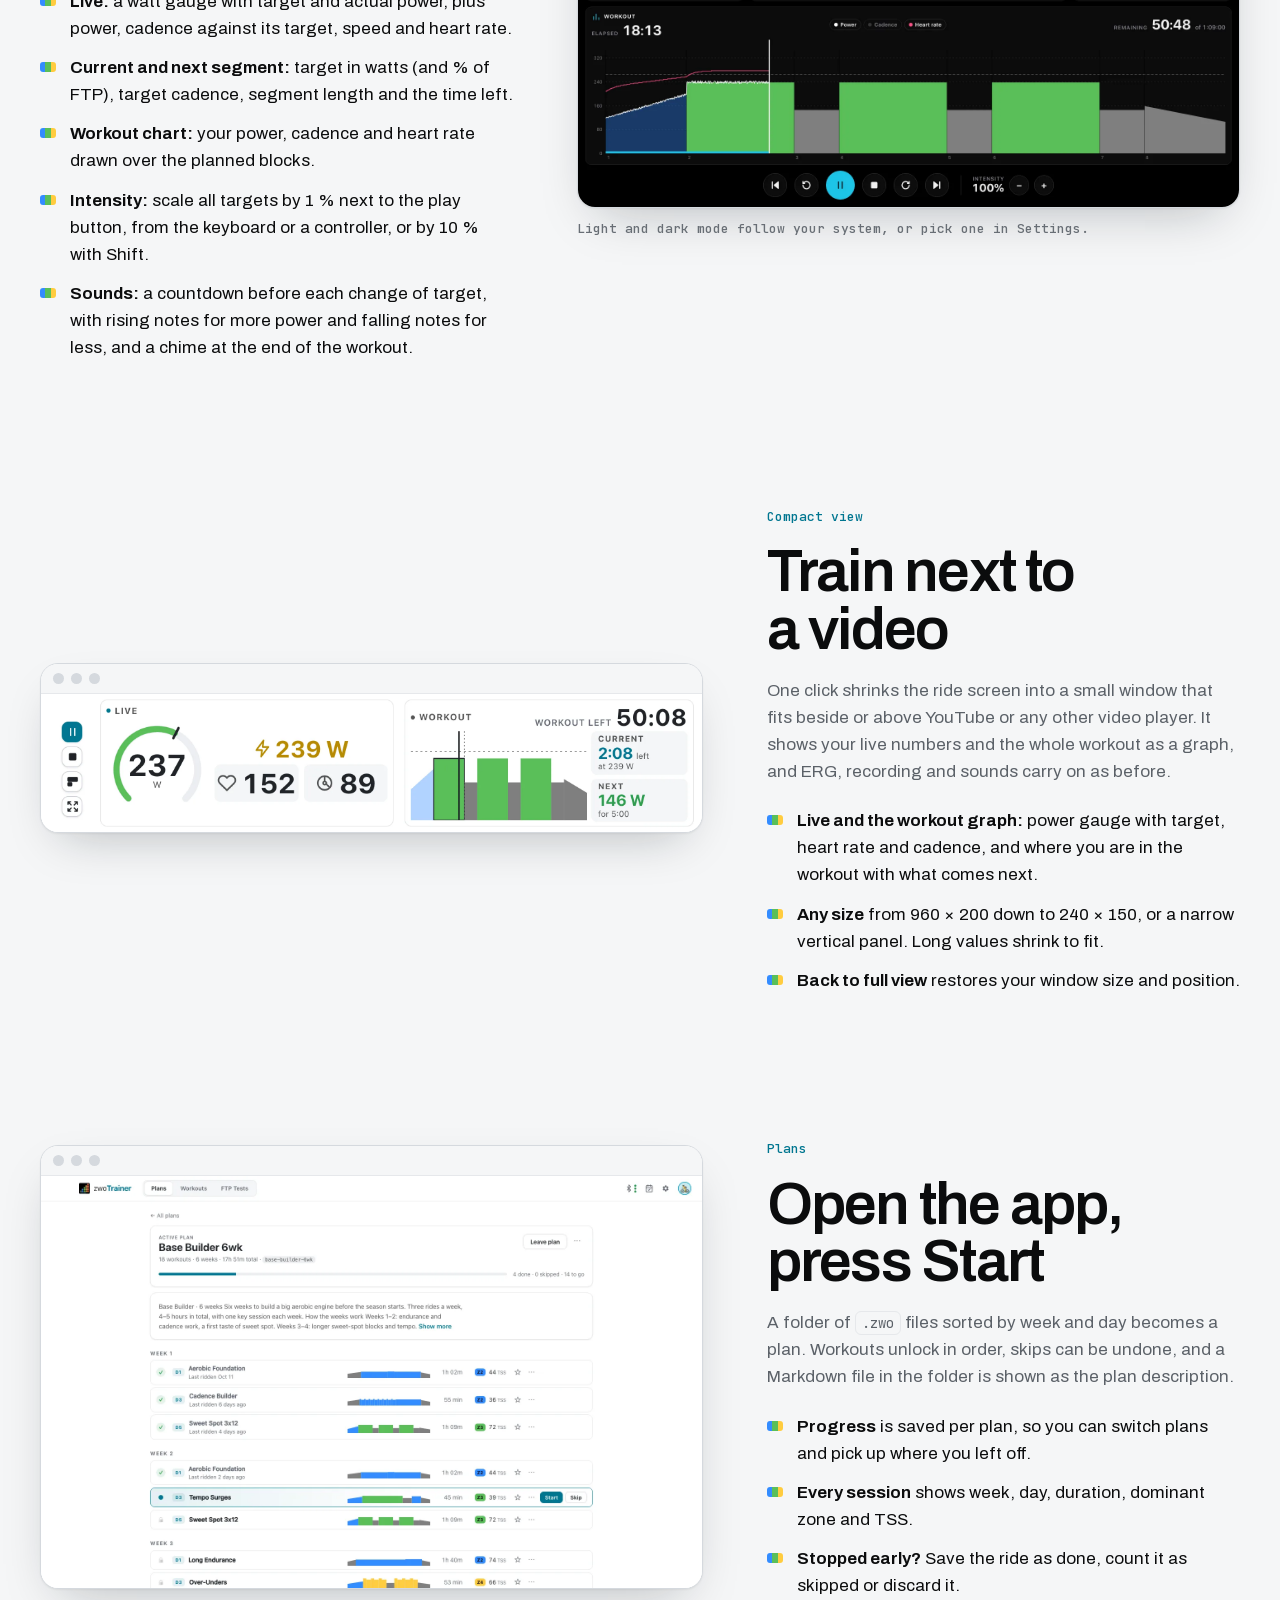
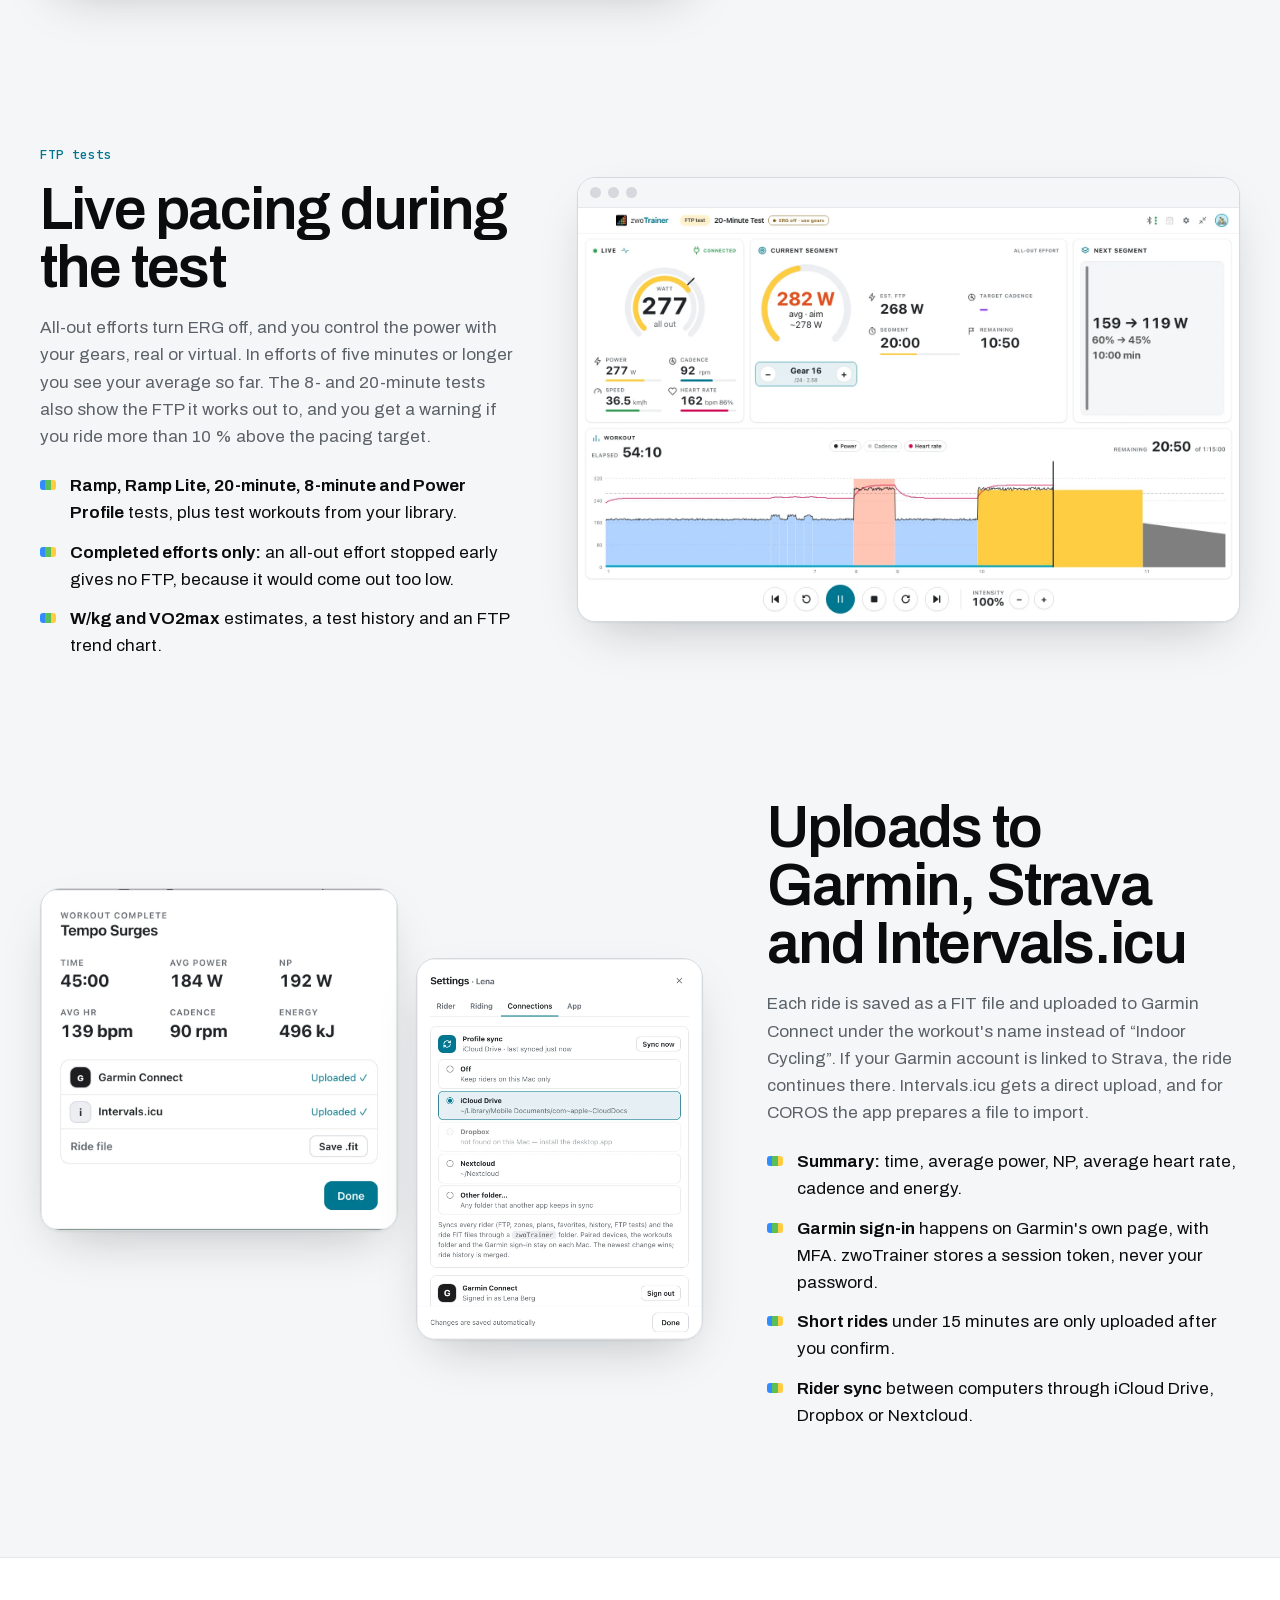
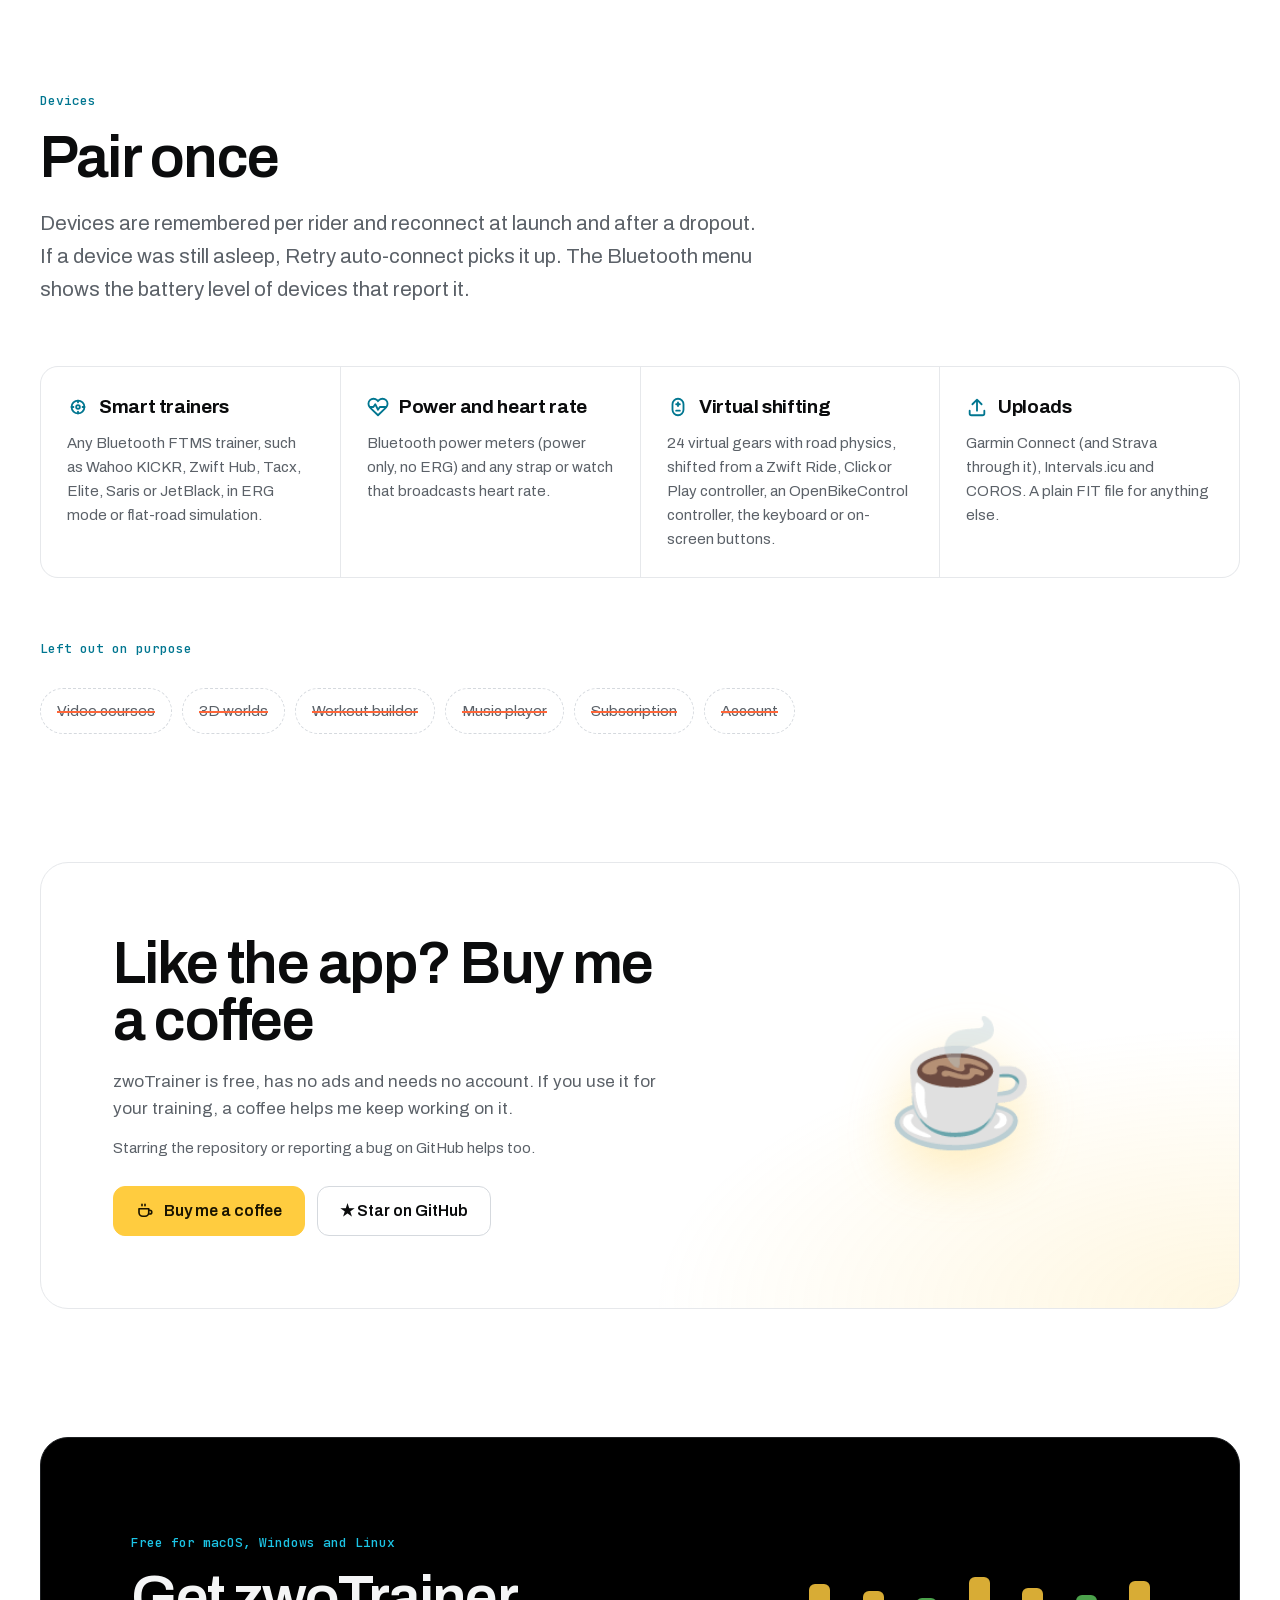
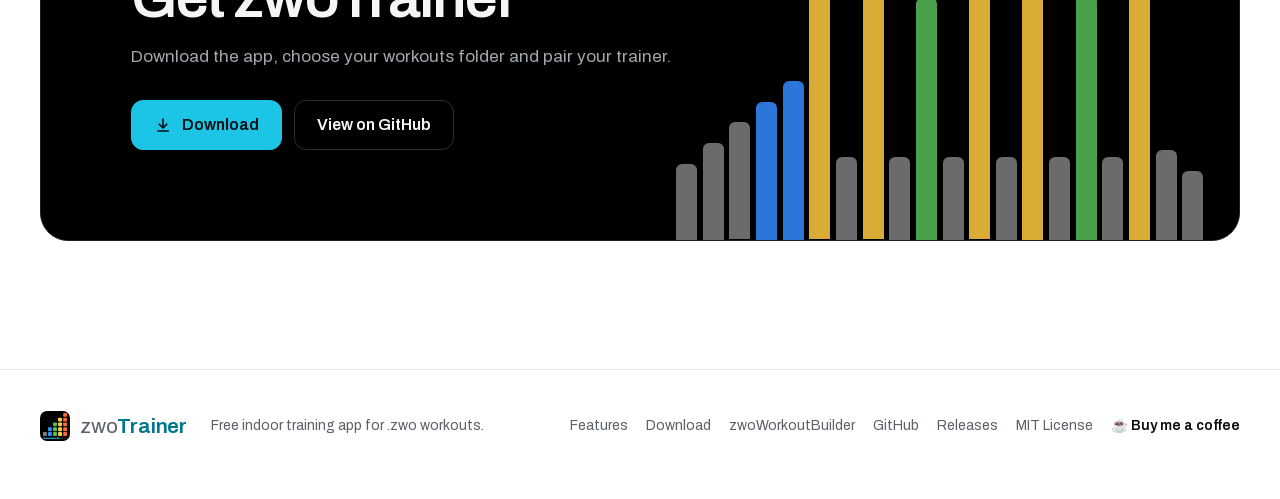
==== commit bfa589ac: "Self-host the website fonts The pages loaded Archivo and JetBrains Mono from fonts.googleapis.com / " ====
--- a/site/index.html
+++ b/site/index.html
@@ -1,5 +1,5 @@
 <!doctype html>
-<html lang="en"><head><meta charset="utf-8"><meta name="viewport" content="width=device-width, initial-scale=1, viewport-fit=cover"><meta name="claude:viewport-fit-sides" content="cover"><title>zwoTrainer</title><meta name="description" content="zwoTrainer controls your smart trainer in ERG mode for Zwift .zwo workouts, turns workout folders into training plans and uploads rides to Garmin Connect, Strava and Intervals.icu."><link rel="icon" href="icon.svg" type="image/svg+xml"><link rel="preconnect" href="https://fonts.googleapis.com"><link rel="preconnect" href="https://fonts.gstatic.com" crossorigin><link href="https://fonts.googleapis.com/css2?family=Archivo:wdth,wght@62..125,300..900&family=JetBrains+Mono:wght@400;500;600&display=swap" rel="stylesheet"><link rel="stylesheet" href="site.css"><script src="site.js"></script></head>
+<html lang="en"><head><meta charset="utf-8"><meta name="viewport" content="width=device-width, initial-scale=1, viewport-fit=cover"><meta name="claude:viewport-fit-sides" content="cover"><title>zwoTrainer</title><meta name="description" content="zwoTrainer controls your smart trainer in ERG mode for Zwift .zwo workouts, turns workout folders into training plans and uploads rides to Garmin Connect, Strava and Intervals.icu."><link rel="icon" href="icon.svg" type="image/svg+xml"><link rel="stylesheet" href="fonts.css"><link rel="stylesheet" href="site.css"><script src="site.js"></script></head>
 <body>
 <header class="nav"><div class="wrap">
   <a class="brand" href="./"><img src="icon.svg" alt=""><span>zwo<b>Trainer</b></span></a>
--- a/site/fonts.css
+++ b/site/fonts.css
@@ -0,0 +1,43 @@
+/* Self-hosted webfonts — the same woff2 files Google Fonts serves for
+   Archivo (variable, width 62–125 % + weight 300–900) and JetBrains Mono 400–600.
+   Vendored so that loading the site never contacts a third party.
+   Only the latin and latin-ext subsets are kept; everything else falls back. */
+
+/* latin */
+@font-face {
+  font-family: 'Archivo';
+  font-style: normal;
+  font-weight: 300 900;
+  font-stretch: 62% 125%;
+  font-display: swap;
+  src: url(fonts/archivo-300-900-latin.woff2) format('woff2');
+  unicode-range: U+0000-00FF, U+0131, U+0152-0153, U+02BB-02BC, U+02C6, U+02DA, U+02DC, U+0304, U+0308, U+0329, U+2000-206F, U+20AC, U+2122, U+2191, U+2193, U+2212, U+2215, U+FEFF, U+FFFD;
+}
+/* latin-ext */
+@font-face {
+  font-family: 'Archivo';
+  font-style: normal;
+  font-weight: 300 900;
+  font-stretch: 62% 125%;
+  font-display: swap;
+  src: url(fonts/archivo-300-900-latin-ext.woff2) format('woff2');
+  unicode-range: U+0100-02BA, U+02BD-02C5, U+02C7-02CC, U+02CE-02D7, U+02DD-02FF, U+0304, U+0308, U+0329, U+1D00-1DBF, U+1E00-1E9F, U+1EF2-1EFF, U+2020, U+20A0-20AB, U+20AD-20C4, U+2113, U+2C60-2C7F, U+A720-A7FF;
+}
+/* latin */
+@font-face {
+  font-family: 'JetBrains Mono';
+  font-style: normal;
+  font-weight: 400 600;
+  font-display: swap;
+  src: url(fonts/jetbrains-mono-latin.woff2) format('woff2');
+  unicode-range: U+0000-00FF, U+0131, U+0152-0153, U+02BB-02BC, U+02C6, U+02DA, U+02DC, U+0304, U+0308, U+0329, U+2000-206F, U+20AC, U+2122, U+2191, U+2193, U+2212, U+2215, U+FEFF, U+FFFD;
+}
+/* latin-ext */
+@font-face {
+  font-family: 'JetBrains Mono';
+  font-style: normal;
+  font-weight: 400 600;
+  font-display: swap;
+  src: url(fonts/jetbrains-mono-latin-ext.woff2) format('woff2');
+  unicode-range: U+0100-02BA, U+02BD-02C5, U+02C7-02CC, U+02CE-02D7, U+02DD-02FF, U+0304, U+0308, U+0329, U+1D00-1DBF, U+1E00-1E9F, U+1EF2-1EFF, U+2020, U+20A0-20AB, U+20AD-20C4, U+2113, U+2C60-2C7F, U+A720-A7FF;
+}
